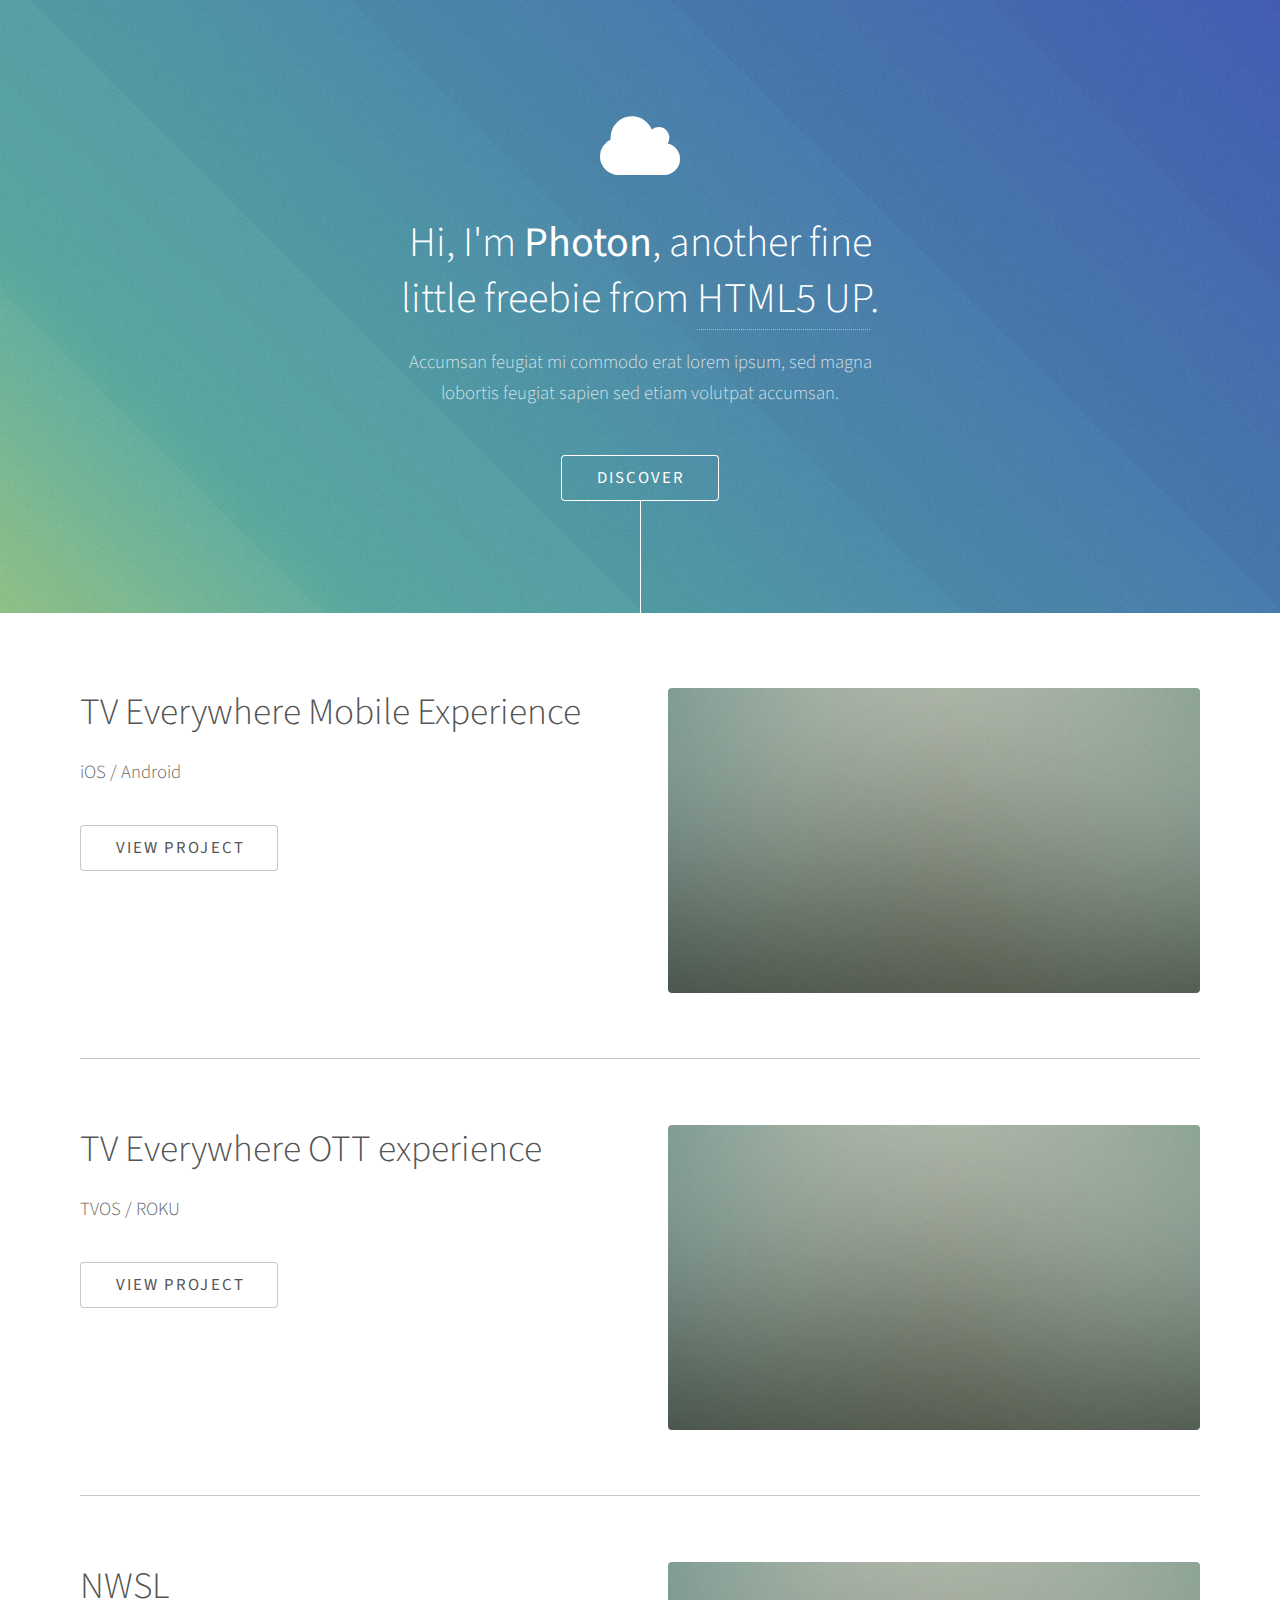
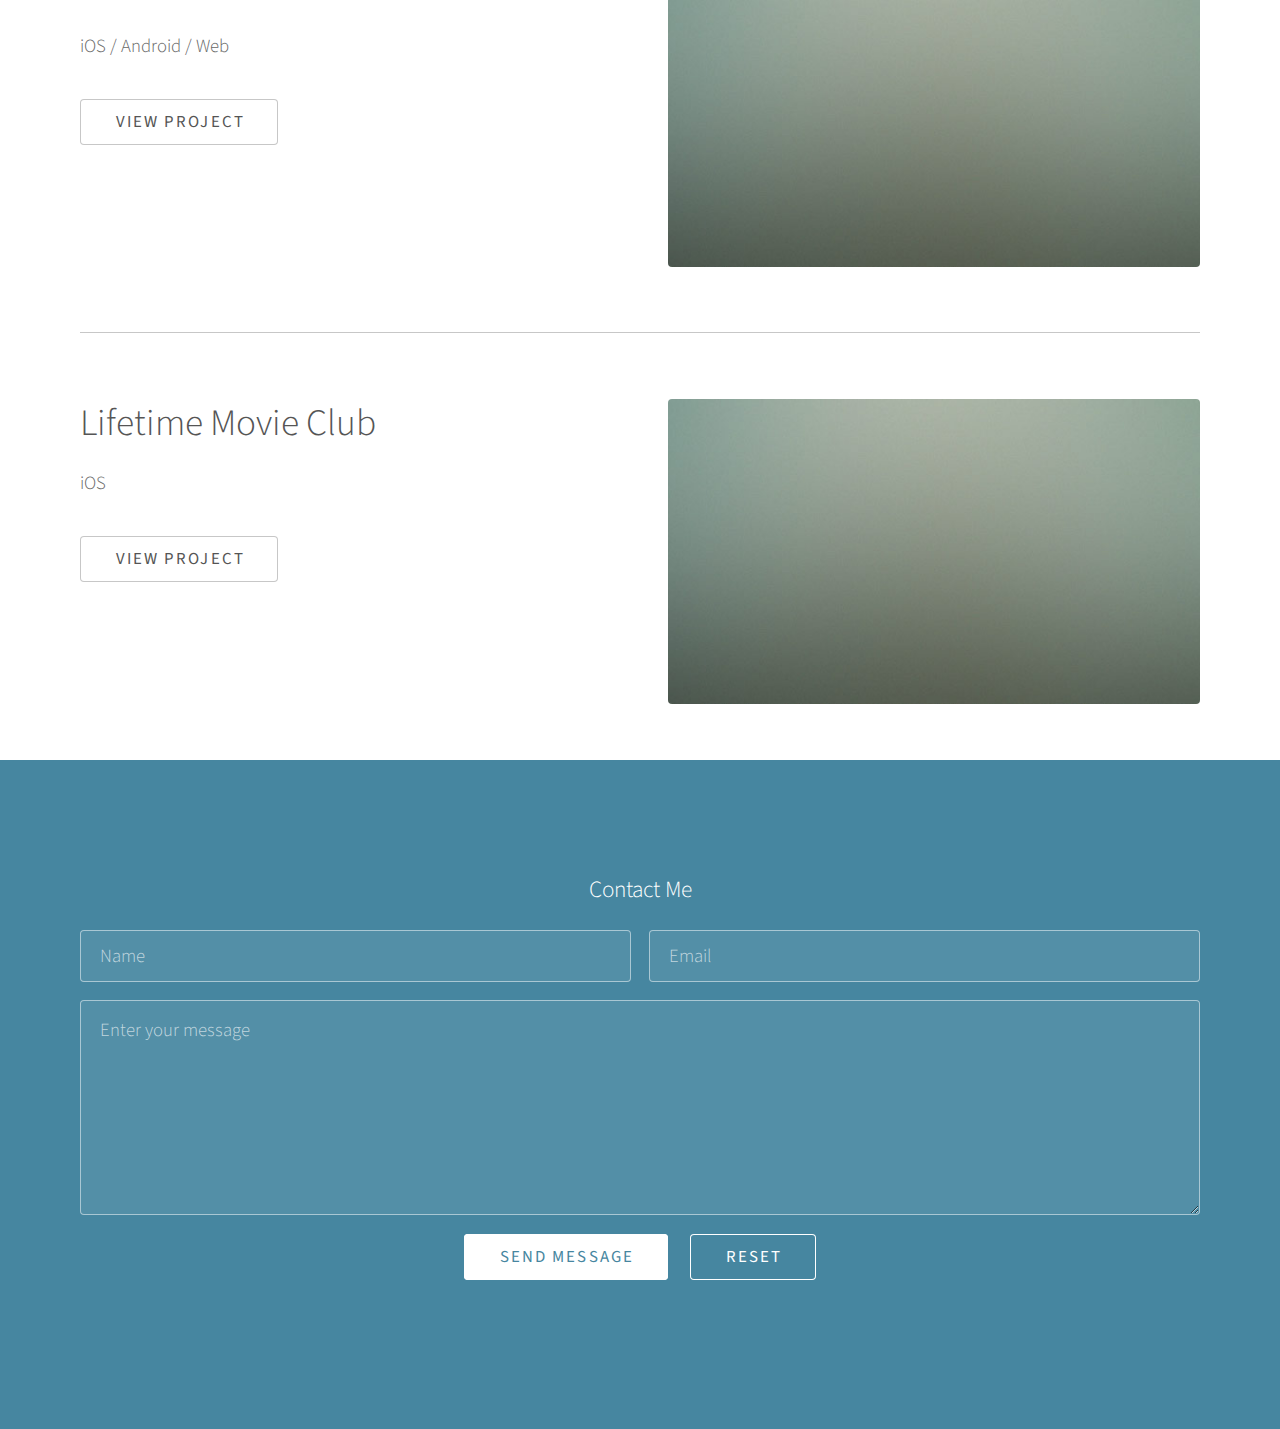
==== resume.html @ e0fda9d7 "fix padding" ====
<!DOCTYPE HTML>
<!--
  Photon by HTML5 UP
  html5up.net | @ajlkn
  Free for personal and commercial use under the CCA 3.0 license (html5up.net/license)
-->
<html>
  <head>
    <title>Resume Mikaela Tavernese</title>
    <meta charset="utf-8" />
    <meta name="viewport" content="width=device-width, initial-scale=1" />
    <!--[if lte IE 8]><script src="assets/js/ie/html5shiv.js"></script><![endif]-->
    <link rel="stylesheet" href="assets/css/main.css" />
    <!--[if lte IE 8]><link rel="stylesheet" href="assets/css/ie8.css" /><![endif]-->
    <!--[if lte IE 9]><link rel="stylesheet" href="assets/css/ie9.css" /><![endif]-->
  </head>
  <body>

<!-- Header -->
<section id="header">
    <div class="inner">
        <span class="icon major fa-cloud"></span>
        <h1>Hi, I'm <strong>Photon</strong>, another fine<br />
          little freebie from <a href="http://html5up.net">HTML5 UP</a>.</h1>
        <p>Accumsan feugiat mi commodo erat lorem ipsum, sed magna
            <br /> lobortis feugiat sapien sed etiam volutpat accumsan.</p>
        <ul class="actions">
            <li><a href="#one" class="button scrolly">Discover</a></li>
        </ul>
    </div>
</section>
<!-- TVE mobile -->
<section id="one" class="main style1 first">
    <div class="container">
        <div class="row 150%">
            <div class="6u 12u$(medium)">
                <header class="major">
                    <h2>TV Everywhere Mobile Experience</h2>
                </header>
                <p>iOS / Android</p>
                <ul class="actions fit">
                    <li><a href="#" class="button">View Project</a></li>
                </ul>
            </div>
            <div class="6u$ 12u$(medium) important(medium)">
                <span class="image fit"><img src="images/pic01.jpg" alt="" /></span>
            </div>
        </div>
    </div>
</section>
<!-- TVE ott -->
<section id="one" class="main style1">
    <div class="container">
        <div class="row 150%">
            <div class="6u 12u$(medium)">
                <header class="major">
                    <h2>TV Everywhere OTT experience</h2>
                </header>
                <p>TVOS / ROKU</p>
                <ul class="actions fit">
                    <li><a href="#" class="button">View Project</a></li>
                </ul>
            </div>
            <div class="6u$ 12u$(medium) important(medium)">
                <span class="image fit"><img src="images/pic01.jpg" alt="" /></span>
            </div>
        </div>
    </div>
</section>
<!-- NWSL -->
<section id="one" class="main style1">
    <div class="container">
        <div class="row 150%">
            <div class="6u 12u$(medium)">
                <header class="major">
                    <h2>NWSL</h2>
                </header>
                <p>iOS / Android / Web</p>
                <ul class="actions fit">
                    <li><a href="#" class="button">View Project</a></li>
                </ul>
            </div>
            <div class="6u$ 12u$(medium) important(medium)">
                <span class="image fit"><img src="images/pic01.jpg" alt="" /></span>
            </div>
        </div>
    </div>
</section>
<!-- LMC -->
<section id="one" class="main style1">
    <div class="container last">
        <div class="row 150%">
            <div class="6u 12u$(medium)">
                <header class="major">
                    <h2>Lifetime Movie Club</h2>
                </header>
                <p>iOS</p>
                <ul class="actions fit">
                    <li><a href="#" class="button">View Project</a></li>
                </ul>
            </div>
            <div class="6u$ 12u$(medium) important(medium)">
                <span class="image fit"><img src="images/pic01.jpg" alt="" /></span>
            </div>
        </div>
    </div>
</section>

    <!-- Footer -->
      <section id="footer">
<div class="container last">
                        <h4>Contact Me</h4>
                        <form action="mailto:mikaela@tavernese.com" method="post" action="#">
                            <div class="row uniform 50%">
                                <div class="6u 12u$(xsmall)">
                                    <input type="text" name="demo-name" id="demo-name" value="" placeholder="Name" />
                                </div>
                                <div class="6u$ 12u$(xsmall)">
                                    <input type="email" name="demo-email" id="demo-email" value="" placeholder="Email" />
                                </div>
                                <div class="12u$">
                                    <textarea name="demo-message" id="demo-message" placeholder="Enter your message" rows="6"></textarea>
                                </div>
                                <div class="12u$">
                                    <ul class="actions">
                                        <li><input type="submit" value="Send Message" class="special" /></li>
                                        <li><input type="reset" value="Reset" /></li>
                                    </ul>
                                </div>
                            </div>
                        </form>
                    </div>
      </section>

    <!-- Scripts -->
      <script src="assets/js/jquery.min.js"></script>
      <script src="assets/js/jquery.scrolly.min.js"></script>
      <script src="assets/js/skel.min.js"></script>
      <script src="assets/js/util.js"></script>
      <!--[if lte IE 8]><script src="assets/js/ie/respond.min.js"></script><![endif]-->
      <script src="assets/js/main.js"></script>

  </body>
</html>
---- assets/css/main.css ----
@import url("font-awesome.min.css");
@import url("https://fonts.googleapis.com/css?family=Source+Sans+Pro:300,300italic,400,400italic");

/*
	Photon by HTML5 UP
	html5up.net | @ajlkn
	Free for personal and commercial use under the CCA 3.0 license (html5up.net/license)
*/

/* Reset */

	html, body, div, span, applet, object, iframe, h1, h2, h3, h4, h5, h6, p, blockquote, pre, a, abbr, acronym, address, big, cite, code, del, dfn, em, img, ins, kbd, q, s, samp, small, strike, strong, sub, sup, tt, var, b, u, i, center, dl, dt, dd, ol, ul, li, fieldset, form, label, legend, table, caption, tbody, tfoot, thead, tr, th, td, article, aside, canvas, details, embed, figure, figcaption, footer, header, hgroup, menu, nav, output, ruby, section, summary, time, mark, audio, video {
		margin: 0;
		padding: 0;
		border: 0;
		font-size: 100%;
		font: inherit;
		vertical-align: baseline;
	}

	article, aside, details, figcaption, figure, footer, header, hgroup, menu, nav, section {
		display: block;
	}

	body {
		line-height: 1;
	}

	ol, ul {
		list-style: none;
	}

	blockquote, q {
		quotes: none;
	}

	blockquote:before, blockquote:after, q:before, q:after {
		content: '';
		content: none;
	}

	table {
		border-collapse: collapse;
		border-spacing: 0;
	}

	body {
		-webkit-text-size-adjust: none;
	}

/* Box Model */

	*, *:before, *:after {
		-moz-box-sizing: border-box;
		-webkit-box-sizing: border-box;
		box-sizing: border-box;
	}

/* Containers */

	.container {
		margin-left: auto;
		margin-right: auto;
	}

	.container.\31 25\25 {
		width: 100%;
		max-width: 75em;
		min-width: 60em;
	}

	.container.\37 5\25 {
		width: 45em;
	}

	.container.\35 0\25 {
		width: 30em;
	}

	.container.\32 5\25 {
		width: 15em;
	}

	.container {
		width: 60em;
	}

	@media screen and (max-width: 1680px) {

		.container.\31 25\25 {
			width: 100%;
			max-width: 75em;
			min-width: 60em;
		}

		.container.\37 5\25 {
			width: 45em;
		}

		.container.\35 0\25 {
			width: 30em;
		}

		.container.\32 5\25 {
			width: 15em;
		}

		.container {
			width: 60em;
		}

	}

	@media screen and (max-width: 1140px) {

		.container.\31 25\25 {
			width: 100%;
			max-width: 112.5%;
			min-width: 90%;
		}

		.container.\37 5\25 {
			width: 67.5%;
		}

		.container.\35 0\25 {
			width: 45%;
		}

		.container.\32 5\25 {
			width: 22.5%;
		}

		.container {
			width: 90%;
		}

	}

	@media screen and (max-width: 980px) {

		.container.\31 25\25 {
			width: 100%;
			max-width: 125%;
			min-width: 100%;
		}

		.container.\37 5\25 {
			width: 75%;
		}

		.container.\35 0\25 {
			width: 50%;
		}

		.container.\32 5\25 {
			width: 25%;
		}

		.container {
			width: 100% !important;
		}

	}

	@media screen and (max-width: 736px) {

		.container.\31 25\25 {
			width: 100%;
			max-width: 125%;
			min-width: 100%;
		}

		.container.\37 5\25 {
			width: 75%;
		}

		.container.\35 0\25 {
			width: 50%;
		}

		.container.\32 5\25 {
			width: 25%;
		}

		.container {
			width: 100% !important;
		}

	}

	@media screen and (max-width: 480px) {

		.container.\31 25\25 {
			width: 100%;
			max-width: 125%;
			min-width: 100%;
		}

		.container.\37 5\25 {
			width: 75%;
		}

		.container.\35 0\25 {
			width: 50%;
		}

		.container.\32 5\25 {
			width: 25%;
		}

		.container {
			width: 100% !important;
		}

	}

	@media screen and (max-width: 320px) {

		.container.\31 25\25 {
			width: 100%;
			max-width: 125%;
			min-width: 100%;
		}

		.container.\37 5\25 {
			width: 75%;
		}

		.container.\35 0\25 {
			width: 50%;
		}

		.container.\32 5\25 {
			width: 25%;
		}

		.container {
			width: 100% !important;
		}

	}

/* Grid */

	.row {
		border-bottom: solid 1px transparent;
		-moz-box-sizing: border-box;
		-webkit-box-sizing: border-box;
		box-sizing: border-box;
	}

	.row > * {
		float: left;
		-moz-box-sizing: border-box;
		-webkit-box-sizing: border-box;
		box-sizing: border-box;
	}

	.row:after, .row:before {
		content: '';
		display: block;
		clear: both;
		height: 0;
	}

	.row.uniform > * > :first-child {
		margin-top: 0;
	}

	.row.uniform > * > :last-child {
		margin-bottom: 0;
	}

	.row.\30 \25 > * {
		padding: 0 0 0 0em;
	}

	.row.\30 \25 {
		margin: 0 0 -1px 0em;
	}

	.row.uniform.\30 \25 > * {
		padding: 0em 0 0 0em;
	}

	.row.uniform.\30 \25 {
		margin: 0em 0 -1px 0em;
	}

	.row > * {
		padding: 0 0 0 2em;
	}

	.row {
		margin: 0 0 -1px -2em;
	}

	.row.uniform > * {
		padding: 2em 0 0 2em;
	}

	.row.uniform {
		margin: -2em 0 -1px -2em;
	}

	.row.\32 00\25 > * {
		padding: 0 0 0 4em;
	}

	.row.\32 00\25 {
		margin: 0 0 -1px -4em;
	}

	.row.uniform.\32 00\25 > * {
		padding: 4em 0 0 4em;
	}

	.row.uniform.\32 00\25 {
		margin: -4em 0 -1px -4em;
	}

	.row.\31 50\25 > * {
		padding: 0 0 0 3em;
	}

	.row.\31 50\25 {
		margin: 0 0 -1px -3em;
	}

	.row.uniform.\31 50\25 > * {
		padding: 3em 0 0 3em;
	}

	.row.uniform.\31 50\25 {
		margin: -3em 0 -1px -3em;
	}

	.row.\35 0\25 > * {
		padding: 0 0 0 1em;
	}

	.row.\35 0\25 {
		margin: 0 0 -1px -1em;
	}

	.row.uniform.\35 0\25 > * {
		padding: 1em 0 0 1em;
	}

	.row.uniform.\35 0\25 {
		margin: -1em 0 -1px -1em;
	}

	.row.\32 5\25 > * {
		padding: 0 0 0 0.5em;
	}

	.row.\32 5\25 {
		margin: 0 0 -1px -0.5em;
	}

	.row.uniform.\32 5\25 > * {
		padding: 0.5em 0 0 0.5em;
	}

	.row.uniform.\32 5\25 {
		margin: -0.5em 0 -1px -0.5em;
	}

	.\31 2u, .\31 2u\24 {
		width: 100%;
		clear: none;
		margin-left: 0;
	}

	.\31 1u, .\31 1u\24 {
		width: 91.6666666667%;
		clear: none;
		margin-left: 0;
	}

	.\31 0u, .\31 0u\24 {
		width: 83.3333333333%;
		clear: none;
		margin-left: 0;
	}

	.\39 u, .\39 u\24 {
		width: 75%;
		clear: none;
		margin-left: 0;
	}

	.\38 u, .\38 u\24 {
		width: 66.6666666667%;
		clear: none;
		margin-left: 0;
	}

	.\37 u, .\37 u\24 {
		width: 58.3333333333%;
		clear: none;
		margin-left: 0;
	}

	.\36 u, .\36 u\24 {
		width: 50%;
		clear: none;
		margin-left: 0;
	}

	.\35 u, .\35 u\24 {
		width: 41.6666666667%;
		clear: none;
		margin-left: 0;
	}

	.\34 u, .\34 u\24 {
		width: 33.3333333333%;
		clear: none;
		margin-left: 0;
	}

	.\33 u, .\33 u\24 {
		width: 25%;
		clear: none;
		margin-left: 0;
	}

	.\32 u, .\32 u\24 {
		width: 16.6666666667%;
		clear: none;
		margin-left: 0;
	}

	.\31 u, .\31 u\24 {
		width: 8.3333333333%;
		clear: none;
		margin-left: 0;
	}

	.\31 2u\24 + *,
	.\31 1u\24 + *,
	.\31 0u\24 + *,
	.\39 u\24 + *,
	.\38 u\24 + *,
	.\37 u\24 + *,
	.\36 u\24 + *,
	.\35 u\24 + *,
	.\34 u\24 + *,
	.\33 u\24 + *,
	.\32 u\24 + *,
	.\31 u\24 + * {
		clear: left;
	}

	.\-11u {
		margin-left: 91.66667%;
	}

	.\-10u {
		margin-left: 83.33333%;
	}

	.\-9u {
		margin-left: 75%;
	}

	.\-8u {
		margin-left: 66.66667%;
	}

	.\-7u {
		margin-left: 58.33333%;
	}

	.\-6u {
		margin-left: 50%;
	}

	.\-5u {
		margin-left: 41.66667%;
	}

	.\-4u {
		margin-left: 33.33333%;
	}

	.\-3u {
		margin-left: 25%;
	}

	.\-2u {
		margin-left: 16.66667%;
	}

	.\-1u {
		margin-left: 8.33333%;
	}

	@media screen and (max-width: 1680px) {

		.row > * {
			padding: 0 0 0 2em;
		}

		.row {
			margin: 0 0 -1px -2em;
		}

		.row.uniform > * {
			padding: 2em 0 0 2em;
		}

		.row.uniform {
			margin: -2em 0 -1px -2em;
		}

		.row.\32 00\25 > * {
			padding: 0 0 0 4em;
		}

		.row.\32 00\25 {
			margin: 0 0 -1px -4em;
		}

		.row.uniform.\32 00\25 > * {
			padding: 4em 0 0 4em;
		}

		.row.uniform.\32 00\25 {
			margin: -4em 0 -1px -4em;
		}

		.row.\31 50\25 > * {
			padding: 0 0 0 3em;
		}

		.row.\31 50\25 {
			margin: 0 0 -1px -3em;
		}

		.row.uniform.\31 50\25 > * {
			padding: 3em 0 0 3em;
		}

		.row.uniform.\31 50\25 {
			margin: -3em 0 -1px -3em;
		}

		.row.\35 0\25 > * {
			padding: 0 0 0 1em;
		}

		.row.\35 0\25 {
			margin: 0 0 -1px -1em;
		}

		.row.uniform.\35 0\25 > * {
			padding: 1em 0 0 1em;
		}

		.row.uniform.\35 0\25 {
			margin: -1em 0 -1px -1em;
		}

		.row.\32 5\25 > * {
			padding: 0 0 0 0.5em;
		}

		.row.\32 5\25 {
			margin: 0 0 -1px -0.5em;
		}

		.row.uniform.\32 5\25 > * {
			padding: 0.5em 0 0 0.5em;
		}

		.row.uniform.\32 5\25 {
			margin: -0.5em 0 -1px -0.5em;
		}

		.\31 2u\28xlarge\29, .\31 2u\24\28xlarge\29 {
			width: 100%;
			clear: none;
			margin-left: 0;
		}

		.\31 1u\28xlarge\29, .\31 1u\24\28xlarge\29 {
			width: 91.6666666667%;
			clear: none;
			margin-left: 0;
		}

		.\31 0u\28xlarge\29, .\31 0u\24\28xlarge\29 {
			width: 83.3333333333%;
			clear: none;
			margin-left: 0;
		}

		.\39 u\28xlarge\29, .\39 u\24\28xlarge\29 {
			width: 75%;
			clear: none;
			margin-left: 0;
		}

		.\38 u\28xlarge\29, .\38 u\24\28xlarge\29 {
			width: 66.6666666667%;
			clear: none;
			margin-left: 0;
		}

		.\37 u\28xlarge\29, .\37 u\24\28xlarge\29 {
			width: 58.3333333333%;
			clear: none;
			margin-left: 0;
		}

		.\36 u\28xlarge\29, .\36 u\24\28xlarge\29 {
			width: 50%;
			clear: none;
			margin-left: 0;
		}

		.\35 u\28xlarge\29, .\35 u\24\28xlarge\29 {
			width: 41.6666666667%;
			clear: none;
			margin-left: 0;
		}

		.\34 u\28xlarge\29, .\34 u\24\28xlarge\29 {
			width: 33.3333333333%;
			clear: none;
			margin-left: 0;
		}

		.\33 u\28xlarge\29, .\33 u\24\28xlarge\29 {
			width: 25%;
			clear: none;
			margin-left: 0;
		}

		.\32 u\28xlarge\29, .\32 u\24\28xlarge\29 {
			width: 16.6666666667%;
			clear: none;
			margin-left: 0;
		}

		.\31 u\28xlarge\29, .\31 u\24\28xlarge\29 {
			width: 8.3333333333%;
			clear: none;
			margin-left: 0;
		}

		.\31 2u\24\28xlarge\29 + *,
		.\31 1u\24\28xlarge\29 + *,
		.\31 0u\24\28xlarge\29 + *,
		.\39 u\24\28xlarge\29 + *,
		.\38 u\24\28xlarge\29 + *,
		.\37 u\24\28xlarge\29 + *,
		.\36 u\24\28xlarge\29 + *,
		.\35 u\24\28xlarge\29 + *,
		.\34 u\24\28xlarge\29 + *,
		.\33 u\24\28xlarge\29 + *,
		.\32 u\24\28xlarge\29 + *,
		.\31 u\24\28xlarge\29 + * {
			clear: left;
		}

		.\-11u\28xlarge\29 {
			margin-left: 91.66667%;
		}

		.\-10u\28xlarge\29 {
			margin-left: 83.33333%;
		}

		.\-9u\28xlarge\29 {
			margin-left: 75%;
		}

		.\-8u\28xlarge\29 {
			margin-left: 66.66667%;
		}

		.\-7u\28xlarge\29 {
			margin-left: 58.33333%;
		}

		.\-6u\28xlarge\29 {
			margin-left: 50%;
		}

		.\-5u\28xlarge\29 {
			margin-left: 41.66667%;
		}

		.\-4u\28xlarge\29 {
			margin-left: 33.33333%;
		}

		.\-3u\28xlarge\29 {
			margin-left: 25%;
		}

		.\-2u\28xlarge\29 {
			margin-left: 16.66667%;
		}

		.\-1u\28xlarge\29 {
			margin-left: 8.33333%;
		}

	}

	@media screen and (max-width: 1140px) {

		.row > * {
			padding: 0 0 0 1.5em;
		}

		.row {
			margin: 0 0 -1px -1.5em;
		}

		.row.uniform > * {
			padding: 1.5em 0 0 1.5em;
		}

		.row.uniform {
			margin: -1.5em 0 -1px -1.5em;
		}

		.row.\32 00\25 > * {
			padding: 0 0 0 3em;
		}

		.row.\32 00\25 {
			margin: 0 0 -1px -3em;
		}

		.row.uniform.\32 00\25 > * {
			padding: 3em 0 0 3em;
		}

		.row.uniform.\32 00\25 {
			margin: -3em 0 -1px -3em;
		}

		.row.\31 50\25 > * {
			padding: 0 0 0 2.25em;
		}

		.row.\31 50\25 {
			margin: 0 0 -1px -2.25em;
		}

		.row.uniform.\31 50\25 > * {
			padding: 2.25em 0 0 2.25em;
		}

		.row.uniform.\31 50\25 {
			margin: -2.25em 0 -1px -2.25em;
		}

		.row.\35 0\25 > * {
			padding: 0 0 0 0.75em;
		}

		.row.\35 0\25 {
			margin: 0 0 -1px -0.75em;
		}

		.row.uniform.\35 0\25 > * {
			padding: 0.75em 0 0 0.75em;
		}

		.row.uniform.\35 0\25 {
			margin: -0.75em 0 -1px -0.75em;
		}

		.row.\32 5\25 > * {
			padding: 0 0 0 0.375em;
		}

		.row.\32 5\25 {
			margin: 0 0 -1px -0.375em;
		}

		.row.uniform.\32 5\25 > * {
			padding: 0.375em 0 0 0.375em;
		}

		.row.uniform.\32 5\25 {
			margin: -0.375em 0 -1px -0.375em;
		}

		.\31 2u\28large\29, .\31 2u\24\28large\29 {
			width: 100%;
			clear: none;
			margin-left: 0;
		}

		.\31 1u\28large\29, .\31 1u\24\28large\29 {
			width: 91.6666666667%;
			clear: none;
			margin-left: 0;
		}

		.\31 0u\28large\29, .\31 0u\24\28large\29 {
			width: 83.3333333333%;
			clear: none;
			margin-left: 0;
		}

		.\39 u\28large\29, .\39 u\24\28large\29 {
			width: 75%;
			clear: none;
			margin-left: 0;
		}

		.\38 u\28large\29, .\38 u\24\28large\29 {
			width: 66.6666666667%;
			clear: none;
			margin-left: 0;
		}

		.\37 u\28large\29, .\37 u\24\28large\29 {
			width: 58.3333333333%;
			clear: none;
			margin-left: 0;
		}

		.\36 u\28large\29, .\36 u\24\28large\29 {
			width: 50%;
			clear: none;
			margin-left: 0;
		}

		.\35 u\28large\29, .\35 u\24\28large\29 {
			width: 41.6666666667%;
			clear: none;
			margin-left: 0;
		}

		.\34 u\28large\29, .\34 u\24\28large\29 {
			width: 33.3333333333%;
			clear: none;
			margin-left: 0;
		}

		.\33 u\28large\29, .\33 u\24\28large\29 {
			width: 25%;
			clear: none;
			margin-left: 0;
		}

		.\32 u\28large\29, .\32 u\24\28large\29 {
			width: 16.6666666667%;
			clear: none;
			margin-left: 0;
		}

		.\31 u\28large\29, .\31 u\24\28large\29 {
			width: 8.3333333333%;
			clear: none;
			margin-left: 0;
		}

		.\31 2u\24\28large\29 + *,
		.\31 1u\24\28large\29 + *,
		.\31 0u\24\28large\29 + *,
		.\39 u\24\28large\29 + *,
		.\38 u\24\28large\29 + *,
		.\37 u\24\28large\29 + *,
		.\36 u\24\28large\29 + *,
		.\35 u\24\28large\29 + *,
		.\34 u\24\28large\29 + *,
		.\33 u\24\28large\29 + *,
		.\32 u\24\28large\29 + *,
		.\31 u\24\28large\29 + * {
			clear: left;
		}

		.\-11u\28large\29 {
			margin-left: 91.66667%;
		}

		.\-10u\28large\29 {
			margin-left: 83.33333%;
		}

		.\-9u\28large\29 {
			margin-left: 75%;
		}

		.\-8u\28large\29 {
			margin-left: 66.66667%;
		}

		.\-7u\28large\29 {
			margin-left: 58.33333%;
		}

		.\-6u\28large\29 {
			margin-left: 50%;
		}

		.\-5u\28large\29 {
			margin-left: 41.66667%;
		}

		.\-4u\28large\29 {
			margin-left: 33.33333%;
		}

		.\-3u\28large\29 {
			margin-left: 25%;
		}

		.\-2u\28large\29 {
			margin-left: 16.66667%;
		}

		.\-1u\28large\29 {
			margin-left: 8.33333%;
		}

	}

	@media screen and (max-width: 980px) {

		.row > * {
			padding: 0 0 0 1.5em;
		}

		.row {
			margin: 0 0 -1px -1.5em;
		}

		.row.uniform > * {
			padding: 1.5em 0 0 1.5em;
		}

		.row.uniform {
			margin: -1.5em 0 -1px -1.5em;
		}

		.row.\32 00\25 > * {
			padding: 0 0 0 3em;
		}

		.row.\32 00\25 {
			margin: 0 0 -1px -3em;
		}

		.row.uniform.\32 00\25 > * {
			padding: 3em 0 0 3em;
		}

		.row.uniform.\32 00\25 {
			margin: -3em 0 -1px -3em;
		}

		.row.\31 50\25 > * {
			padding: 0 0 0 2.25em;
		}

		.row.\31 50\25 {
			margin: 0 0 -1px -2.25em;
		}

		.row.uniform.\31 50\25 > * {
			padding: 2.25em 0 0 2.25em;
		}

		.row.uniform.\31 50\25 {
			margin: -2.25em 0 -1px -2.25em;
		}

		.row.\35 0\25 > * {
			padding: 0 0 0 0.75em;
		}

		.row.\35 0\25 {
			margin: 0 0 -1px -0.75em;
		}

		.row.uniform.\35 0\25 > * {
			padding: 0.75em 0 0 0.75em;
		}

		.row.uniform.\35 0\25 {
			margin: -0.75em 0 -1px -0.75em;
		}

		.row.\32 5\25 > * {
			padding: 0 0 0 0.375em;
		}

		.row.\32 5\25 {
			margin: 0 0 -1px -0.375em;
		}

		.row.uniform.\32 5\25 > * {
			padding: 0.375em 0 0 0.375em;
		}

		.row.uniform.\32 5\25 {
			margin: -0.375em 0 -1px -0.375em;
		}

		.\31 2u\28medium\29, .\31 2u\24\28medium\29 {
			width: 100%;
			clear: none;
			margin-left: 0;
		}

		.\31 1u\28medium\29, .\31 1u\24\28medium\29 {
			width: 91.6666666667%;
			clear: none;
			margin-left: 0;
		}

		.\31 0u\28medium\29, .\31 0u\24\28medium\29 {
			width: 83.3333333333%;
			clear: none;
			margin-left: 0;
		}

		.\39 u\28medium\29, .\39 u\24\28medium\29 {
			width: 75%;
			clear: none;
			margin-left: 0;
		}

		.\38 u\28medium\29, .\38 u\24\28medium\29 {
			width: 66.6666666667%;
			clear: none;
			margin-left: 0;
		}

		.\37 u\28medium\29, .\37 u\24\28medium\29 {
			width: 58.3333333333%;
			clear: none;
			margin-left: 0;
		}

		.\36 u\28medium\29, .\36 u\24\28medium\29 {
			width: 50%;
			clear: none;
			margin-left: 0;
		}

		.\35 u\28medium\29, .\35 u\24\28medium\29 {
			width: 41.6666666667%;
			clear: none;
			margin-left: 0;
		}

		.\34 u\28medium\29, .\34 u\24\28medium\29 {
			width: 33.3333333333%;
			clear: none;
			margin-left: 0;
		}

		.\33 u\28medium\29, .\33 u\24\28medium\29 {
			width: 25%;
			clear: none;
			margin-left: 0;
		}

		.\32 u\28medium\29, .\32 u\24\28medium\29 {
			width: 16.6666666667%;
			clear: none;
			margin-left: 0;
		}

		.\31 u\28medium\29, .\31 u\24\28medium\29 {
			width: 8.3333333333%;
			clear: none;
			margin-left: 0;
		}

		.\31 2u\24\28medium\29 + *,
		.\31 1u\24\28medium\29 + *,
		.\31 0u\24\28medium\29 + *,
		.\39 u\24\28medium\29 + *,
		.\38 u\24\28medium\29 + *,
		.\37 u\24\28medium\29 + *,
		.\36 u\24\28medium\29 + *,
		.\35 u\24\28medium\29 + *,
		.\34 u\24\28medium\29 + *,
		.\33 u\24\28medium\29 + *,
		.\32 u\24\28medium\29 + *,
		.\31 u\24\28medium\29 + * {
			clear: left;
		}

		.\-11u\28medium\29 {
			margin-left: 91.66667%;
		}

		.\-10u\28medium\29 {
			margin-left: 83.33333%;
		}

		.\-9u\28medium\29 {
			margin-left: 75%;
		}

		.\-8u\28medium\29 {
			margin-left: 66.66667%;
		}

		.\-7u\28medium\29 {
			margin-left: 58.33333%;
		}

		.\-6u\28medium\29 {
			margin-left: 50%;
		}

		.\-5u\28medium\29 {
			margin-left: 41.66667%;
		}

		.\-4u\28medium\29 {
			margin-left: 33.33333%;
		}

		.\-3u\28medium\29 {
			margin-left: 25%;
		}

		.\-2u\28medium\29 {
			margin-left: 16.66667%;
		}

		.\-1u\28medium\29 {
			margin-left: 8.33333%;
		}

	}

	@media screen and (max-width: 736px) {

		.row > * {
			padding: 0 0 0 1.5em;
		}

		.row {
			margin: 0 0 -1px -1.5em;
		}

		.row.uniform > * {
			padding: 1.5em 0 0 1.5em;
		}

		.row.uniform {
			margin: -1.5em 0 -1px -1.5em;
		}

		.row.\32 00\25 > * {
			padding: 0 0 0 3em;
		}

		.row.\32 00\25 {
			margin: 0 0 -1px -3em;
		}

		.row.uniform.\32 00\25 > * {
			padding: 3em 0 0 3em;
		}

		.row.uniform.\32 00\25 {
			margin: -3em 0 -1px -3em;
		}

		.row.\31 50\25 > * {
			padding: 0 0 0 2.25em;
		}

		.row.\31 50\25 {
			margin: 0 0 -1px -2.25em;
		}

		.row.uniform.\31 50\25 > * {
			padding: 2.25em 0 0 2.25em;
		}

		.row.uniform.\31 50\25 {
			margin: -2.25em 0 -1px -2.25em;
		}

		.row.\35 0\25 > * {
			padding: 0 0 0 0.75em;
		}

		.row.\35 0\25 {
			margin: 0 0 -1px -0.75em;
		}

		.row.uniform.\35 0\25 > * {
			padding: 0.75em 0 0 0.75em;
		}

		.row.uniform.\35 0\25 {
			margin: -0.75em 0 -1px -0.75em;
		}

		.row.\32 5\25 > * {
			padding: 0 0 0 0.375em;
		}

		.row.\32 5\25 {
			margin: 0 0 -1px -0.375em;
		}

		.row.uniform.\32 5\25 > * {
			padding: 0.375em 0 0 0.375em;
		}

		.row.uniform.\32 5\25 {
			margin: -0.375em 0 -1px -0.375em;
		}

		.\31 2u\28small\29, .\31 2u\24\28small\29 {
			width: 100%;
			clear: none;
			margin-left: 0;
		}

		.\31 1u\28small\29, .\31 1u\24\28small\29 {
			width: 91.6666666667%;
			clear: none;
			margin-left: 0;
		}

		.\31 0u\28small\29, .\31 0u\24\28small\29 {
			width: 83.3333333333%;
			clear: none;
			margin-left: 0;
		}

		.\39 u\28small\29, .\39 u\24\28small\29 {
			width: 75%;
			clear: none;
			margin-left: 0;
		}

		.\38 u\28small\29, .\38 u\24\28small\29 {
			width: 66.6666666667%;
			clear: none;
			margin-left: 0;
		}

		.\37 u\28small\29, .\37 u\24\28small\29 {
			width: 58.3333333333%;
			clear: none;
			margin-left: 0;
		}

		.\36 u\28small\29, .\36 u\24\28small\29 {
			width: 50%;
			clear: none;
			margin-left: 0;
		}

		.\35 u\28small\29, .\35 u\24\28small\29 {
			width: 41.6666666667%;
			clear: none;
			margin-left: 0;
		}

		.\34 u\28small\29, .\34 u\24\28small\29 {
			width: 33.3333333333%;
			clear: none;
			margin-left: 0;
		}

		.\33 u\28small\29, .\33 u\24\28small\29 {
			width: 25%;
			clear: none;
			margin-left: 0;
		}

		.\32 u\28small\29, .\32 u\24\28small\29 {
			width: 16.6666666667%;
			clear: none;
			margin-left: 0;
		}

		.\31 u\28small\29, .\31 u\24\28small\29 {
			width: 8.3333333333%;
			clear: none;
			margin-left: 0;
		}

		.\31 2u\24\28small\29 + *,
		.\31 1u\24\28small\29 + *,
		.\31 0u\24\28small\29 + *,
		.\39 u\24\28small\29 + *,
		.\38 u\24\28small\29 + *,
		.\37 u\24\28small\29 + *,
		.\36 u\24\28small\29 + *,
		.\35 u\24\28small\29 + *,
		.\34 u\24\28small\29 + *,
		.\33 u\24\28small\29 + *,
		.\32 u\24\28small\29 + *,
		.\31 u\24\28small\29 + * {
			clear: left;
		}

		.\-11u\28small\29 {
			margin-left: 91.66667%;
		}

		.\-10u\28small\29 {
			margin-left: 83.33333%;
		}

		.\-9u\28small\29 {
			margin-left: 75%;
		}

		.\-8u\28small\29 {
			margin-left: 66.66667%;
		}

		.\-7u\28small\29 {
			margin-left: 58.33333%;
		}

		.\-6u\28small\29 {
			margin-left: 50%;
		}

		.\-5u\28small\29 {
			margin-left: 41.66667%;
		}

		.\-4u\28small\29 {
			margin-left: 33.33333%;
		}

		.\-3u\28small\29 {
			margin-left: 25%;
		}

		.\-2u\28small\29 {
			margin-left: 16.66667%;
		}

		.\-1u\28small\29 {
			margin-left: 8.33333%;
		}

	}

	@media screen and (max-width: 480px) {

		.row > * {
			padding: 0 0 0 1.5em;
		}

		.row {
			margin: 0 0 -1px -1.5em;
		}

		.row.uniform > * {
			padding: 1.5em 0 0 1.5em;
		}

		.row.uniform {
			margin: -1.5em 0 -1px -1.5em;
		}

		.row.\32 00\25 > * {
			padding: 0 0 0 3em;
		}

		.row.\32 00\25 {
			margin: 0 0 -1px -3em;
		}

		.row.uniform.\32 00\25 > * {
			padding: 3em 0 0 3em;
		}

		.row.uniform.\32 00\25 {
			margin: -3em 0 -1px -3em;
		}

		.row.\31 50\25 > * {
			padding: 0 0 0 2.25em;
		}

		.row.\31 50\25 {
			margin: 0 0 -1px -2.25em;
		}

		.row.uniform.\31 50\25 > * {
			padding: 2.25em 0 0 2.25em;
		}

		.row.uniform.\31 50\25 {
			margin: -2.25em 0 -1px -2.25em;
		}

		.row.\35 0\25 > * {
			padding: 0 0 0 0.75em;
		}

		.row.\35 0\25 {
			margin: 0 0 -1px -0.75em;
		}

		.row.uniform.\35 0\25 > * {
			padding: 0.75em 0 0 0.75em;
		}

		.row.uniform.\35 0\25 {
			margin: -0.75em 0 -1px -0.75em;
		}

		.row.\32 5\25 > * {
			padding: 0 0 0 0.375em;
		}

		.row.\32 5\25 {
			margin: 0 0 -1px -0.375em;
		}

		.row.uniform.\32 5\25 > * {
			padding: 0.375em 0 0 0.375em;
		}

		.row.uniform.\32 5\25 {
			margin: -0.375em 0 -1px -0.375em;
		}

		.\31 2u\28xsmall\29, .\31 2u\24\28xsmall\29 {
			width: 100%;
			clear: none;
			margin-left: 0;
		}

		.\31 1u\28xsmall\29, .\31 1u\24\28xsmall\29 {
			width: 91.6666666667%;
			clear: none;
			margin-left: 0;
		}

		.\31 0u\28xsmall\29, .\31 0u\24\28xsmall\29 {
			width: 83.3333333333%;
			clear: none;
			margin-left: 0;
		}

		.\39 u\28xsmall\29, .\39 u\24\28xsmall\29 {
			width: 75%;
			clear: none;
			margin-left: 0;
		}

		.\38 u\28xsmall\29, .\38 u\24\28xsmall\29 {
			width: 66.6666666667%;
			clear: none;
			margin-left: 0;
		}

		.\37 u\28xsmall\29, .\37 u\24\28xsmall\29 {
			width: 58.3333333333%;
			clear: none;
			margin-left: 0;
		}

		.\36 u\28xsmall\29, .\36 u\24\28xsmall\29 {
			width: 50%;
			clear: none;
			margin-left: 0;
		}

		.\35 u\28xsmall\29, .\35 u\24\28xsmall\29 {
			width: 41.6666666667%;
			clear: none;
			margin-left: 0;
		}

		.\34 u\28xsmall\29, .\34 u\24\28xsmall\29 {
			width: 33.3333333333%;
			clear: none;
			margin-left: 0;
		}

		.\33 u\28xsmall\29, .\33 u\24\28xsmall\29 {
			width: 25%;
			clear: none;
			margin-left: 0;
		}

		.\32 u\28xsmall\29, .\32 u\24\28xsmall\29 {
			width: 16.6666666667%;
			clear: none;
			margin-left: 0;
		}

		.\31 u\28xsmall\29, .\31 u\24\28xsmall\29 {
			width: 8.3333333333%;
			clear: none;
			margin-left: 0;
		}

		.\31 2u\24\28xsmall\29 + *,
		.\31 1u\24\28xsmall\29 + *,
		.\31 0u\24\28xsmall\29 + *,
		.\39 u\24\28xsmall\29 + *,
		.\38 u\24\28xsmall\29 + *,
		.\37 u\24\28xsmall\29 + *,
		.\36 u\24\28xsmall\29 + *,
		.\35 u\24\28xsmall\29 + *,
		.\34 u\24\28xsmall\29 + *,
		.\33 u\24\28xsmall\29 + *,
		.\32 u\24\28xsmall\29 + *,
		.\31 u\24\28xsmall\29 + * {
			clear: left;
		}

		.\-11u\28xsmall\29 {
			margin-left: 91.66667%;
		}

		.\-10u\28xsmall\29 {
			margin-left: 83.33333%;
		}

		.\-9u\28xsmall\29 {
			margin-left: 75%;
		}

		.\-8u\28xsmall\29 {
			margin-left: 66.66667%;
		}

		.\-7u\28xsmall\29 {
			margin-left: 58.33333%;
		}

		.\-6u\28xsmall\29 {
			margin-left: 50%;
		}

		.\-5u\28xsmall\29 {
			margin-left: 41.66667%;
		}

		.\-4u\28xsmall\29 {
			margin-left: 33.33333%;
		}

		.\-3u\28xsmall\29 {
			margin-left: 25%;
		}

		.\-2u\28xsmall\29 {
			margin-left: 16.66667%;
		}

		.\-1u\28xsmall\29 {
			margin-left: 8.33333%;
		}

	}

	@media screen and (max-width: 320px) {

		.row > * {
			padding: 0 0 0 1.5em;
		}

		.row {
			margin: 0 0 -1px -1.5em;
		}

		.row.uniform > * {
			padding: 1.5em 0 0 1.5em;
		}

		.row.uniform {
			margin: -1.5em 0 -1px -1.5em;
		}

		.row.\32 00\25 > * {
			padding: 0 0 0 3em;
		}

		.row.\32 00\25 {
			margin: 0 0 -1px -3em;
		}

		.row.uniform.\32 00\25 > * {
			padding: 3em 0 0 3em;
		}

		.row.uniform.\32 00\25 {
			margin: -3em 0 -1px -3em;
		}

		.row.\31 50\25 > * {
			padding: 0 0 0 2.25em;
		}

		.row.\31 50\25 {
			margin: 0 0 -1px -2.25em;
		}

		.row.uniform.\31 50\25 > * {
			padding: 2.25em 0 0 2.25em;
		}

		.row.uniform.\31 50\25 {
			margin: -2.25em 0 -1px -2.25em;
		}

		.row.\35 0\25 > * {
			padding: 0 0 0 0.75em;
		}

		.row.\35 0\25 {
			margin: 0 0 -1px -0.75em;
		}

		.row.uniform.\35 0\25 > * {
			padding: 0.75em 0 0 0.75em;
		}

		.row.uniform.\35 0\25 {
			margin: -0.75em 0 -1px -0.75em;
		}

		.row.\32 5\25 > * {
			padding: 0 0 0 0.375em;
		}

		.row.\32 5\25 {
			margin: 0 0 -1px -0.375em;
		}

		.row.uniform.\32 5\25 > * {
			padding: 0.375em 0 0 0.375em;
		}

		.row.uniform.\32 5\25 {
			margin: -0.375em 0 -1px -0.375em;
		}

		.\31 2u\28xxsmall\29, .\31 2u\24\28xxsmall\29 {
			width: 100%;
			clear: none;
			margin-left: 0;
		}

		.\31 1u\28xxsmall\29, .\31 1u\24\28xxsmall\29 {
			width: 91.6666666667%;
			clear: none;
			margin-left: 0;
		}

		.\31 0u\28xxsmall\29, .\31 0u\24\28xxsmall\29 {
			width: 83.3333333333%;
			clear: none;
			margin-left: 0;
		}

		.\39 u\28xxsmall\29, .\39 u\24\28xxsmall\29 {
			width: 75%;
			clear: none;
			margin-left: 0;
		}

		.\38 u\28xxsmall\29, .\38 u\24\28xxsmall\29 {
			width: 66.6666666667%;
			clear: none;
			margin-left: 0;
		}

		.\37 u\28xxsmall\29, .\37 u\24\28xxsmall\29 {
			width: 58.3333333333%;
			clear: none;
			margin-left: 0;
		}

		.\36 u\28xxsmall\29, .\36 u\24\28xxsmall\29 {
			width: 50%;
			clear: none;
			margin-left: 0;
		}

		.\35 u\28xxsmall\29, .\35 u\24\28xxsmall\29 {
			width: 41.6666666667%;
			clear: none;
			margin-left: 0;
		}

		.\34 u\28xxsmall\29, .\34 u\24\28xxsmall\29 {
			width: 33.3333333333%;
			clear: none;
			margin-left: 0;
		}

		.\33 u\28xxsmall\29, .\33 u\24\28xxsmall\29 {
			width: 25%;
			clear: none;
			margin-left: 0;
		}

		.\32 u\28xxsmall\29, .\32 u\24\28xxsmall\29 {
			width: 16.6666666667%;
			clear: none;
			margin-left: 0;
		}

		.\31 u\28xxsmall\29, .\31 u\24\28xxsmall\29 {
			width: 8.3333333333%;
			clear: none;
			margin-left: 0;
		}

		.\31 2u\24\28xxsmall\29 + *,
		.\31 1u\24\28xxsmall\29 + *,
		.\31 0u\24\28xxsmall\29 + *,
		.\39 u\24\28xxsmall\29 + *,
		.\38 u\24\28xxsmall\29 + *,
		.\37 u\24\28xxsmall\29 + *,
		.\36 u\24\28xxsmall\29 + *,
		.\35 u\24\28xxsmall\29 + *,
		.\34 u\24\28xxsmall\29 + *,
		.\33 u\24\28xxsmall\29 + *,
		.\32 u\24\28xxsmall\29 + *,
		.\31 u\24\28xxsmall\29 + * {
			clear: left;
		}

		.\-11u\28xxsmall\29 {
			margin-left: 91.66667%;
		}

		.\-10u\28xxsmall\29 {
			margin-left: 83.33333%;
		}

		.\-9u\28xxsmall\29 {
			margin-left: 75%;
		}

		.\-8u\28xxsmall\29 {
			margin-left: 66.66667%;
		}

		.\-7u\28xxsmall\29 {
			margin-left: 58.33333%;
		}

		.\-6u\28xxsmall\29 {
			margin-left: 50%;
		}

		.\-5u\28xxsmall\29 {
			margin-left: 41.66667%;
		}

		.\-4u\28xxsmall\29 {
			margin-left: 33.33333%;
		}

		.\-3u\28xxsmall\29 {
			margin-left: 25%;
		}

		.\-2u\28xxsmall\29 {
			margin-left: 16.66667%;
		}

		.\-1u\28xxsmall\29 {
			margin-left: 8.33333%;
		}

	}

/* Basic */

	body {
		background: #fff;
	}

		body.is-loading *, body.is-loading *:before, body.is-loading *:after {
			-moz-animation: none !important;
			-webkit-animation: none !important;
			-ms-animation: none !important;
			animation: none !important;
			-moz-transition: none !important;
			-webkit-transition: none !important;
			-ms-transition: none !important;
			transition: none !important;
		}

	body, input, select, textarea {
		color: #666;
		font-family: "Source Sans Pro", Helvetica, sans-serif;
		font-size: 16pt;
		font-weight: 300;
		line-height: 1.65em;
	}

	a {
		-moz-transition: color 0.2s ease-in-out, border-color 0.2s ease-in-out;
		-webkit-transition: color 0.2s ease-in-out, border-color 0.2s ease-in-out;
		-ms-transition: color 0.2s ease-in-out, border-color 0.2s ease-in-out;
		transition: color 0.2s ease-in-out, border-color 0.2s ease-in-out;
		border-bottom: dotted 1px #666;
		color: inherit;
		text-decoration: none;
	}

		a:hover {
			border-bottom-color: transparent !important;
			color: #6bd4c8;
		}

	strong, b {
		color: #555;
		font-weight: 400;
	}

	em, i {
		font-style: italic;
	}

	p {
		margin: 0 0 2em 0;
	}

	h1, h2, h3, h4, h5, h6 {
		color: #555;
		line-height: 1em;
		margin: 0 0 1em 0;
	}

		h1 a, h2 a, h3 a, h4 a, h5 a, h6 a {
			color: inherit;
			text-decoration: none;
		}

	h1 {
		font-size: 2.25em;
		line-height: 1.35em;
	}

	h2 {
		font-size: 2em;
		line-height: 1.35em;
	}

	h3 {
		font-size: 1.35em;
		line-height: 1.5em;
	}

	h4 {
		font-size: 1.25em;
		line-height: 1.5em;
	}

	h5 {
		font-size: 0.9em;
		line-height: 1.5em;
	}

	h6 {
		font-size: 0.7em;
		line-height: 1.5em;
	}

	sub {
		font-size: 0.8em;
		position: relative;
		top: 0.5em;
	}

	sup {
		font-size: 0.8em;
		position: relative;
		top: -0.5em;
	}

	hr {
		border: 0;
		border-bottom: solid 1px rgba(144, 144, 144, 0.5);
		margin: 2em 0;
	}

		hr.major {
			margin: 3em 0;
		}

	blockquote {
		border-left: solid 4px rgba(144, 144, 144, 0.5);
		font-style: italic;
		margin: 0 0 2em 0;
		padding: 0.5em 0 0.5em 2em;
	}

	code {
		background: rgba(144, 144, 144, 0.075);
		border-radius: 4px;
		border: solid 1px rgba(144, 144, 144, 0.5);
		font-family: "Courier New", monospace;
		font-size: 0.9em;
		margin: 0 0.25em;
		padding: 0.25em 0.65em;
	}

	pre {
		-webkit-overflow-scrolling: touch;
		font-family: "Courier New", monospace;
		font-size: 0.9em;
		margin: 0 0 2em 0;
	}

		pre code {
			display: block;
			line-height: 1.75em;
			padding: 1em 1.5em;
			overflow-x: auto;
		}

	.align-left {
		text-align: left;
	}

	.align-center {
		text-align: center;
	}

	.align-right {
		text-align: right;
	}

/* Section/Article */

	section.special, article.special {
		text-align: center;
	}

	header p {
		color: #999;
		margin: 0 0 1.5em 0;
		position: relative;
	}

	header h2 + p {
		font-size: 1.25em;
		line-height: 1.5em;
		margin-top: -1em;
	}

	header h3 + p {
		font-size: 1.1em;
		line-height: 1.5em;
		margin-top: -0.8em;
	}

	header h4 + p,
	header h5 + p,
	header h6 + p {
		font-size: 0.9em;
		line-height: 1.5em;
		margin-top: -0.6em;
	}

	header.major {
		margin: 0 0 1em 0;
	}

		div.container:after {
			background: rgba(144, 144, 144, 0.5);
			content: '';
			display: inline-block;
			height: 1px;
			margin-top: 1.5em;
			width: 100%;
		}

/*remove last line*/
			div.container.last:after {
			content: none;
		}

		header.major h2, header.major h3, header.major h4, header.major h5, header.major h6 {
			margin: 0;
		}

		header.major p {
			margin: 0.7em 0 0 0;
		}

	header.special {
		text-align: center;
	}

/* Form */

	form {
		margin: 0 0 2em 0;
	}

	label {
		color: #555;
		display: block;
		font-size: 0.9em;
		font-weight: 400;
		margin: 0 0 1em 0;
	}

	input[type="text"],
	input[type="password"],
	input[type="email"],
	select,
	textarea {
		-moz-appearance: none;
		-webkit-appearance: none;
		-ms-appearance: none;
		appearance: none;
		background: rgba(255, 255, 255, 0.075);
		border-radius: 4px;
		border: none;
		border: solid 1px rgba(255, 255, 255, 0.5);
		color: #fff;
		display: block;
		outline: 0;
		padding: 0 1em;
		text-decoration: none;
		width: 100%;
	}

		input[type="text"]:invalid,
		input[type="password"]:invalid,
		input[type="email"]:invalid,
		select:invalid,
		textarea:invalid {
			box-shadow: none;
		}

		input[type="text"]:focus,
		input[type="password"]:focus,
		input[type="email"]:focus,
		select:focus,
		textarea:focus {
			border-color: #6bd4c8;
		}

	.select-wrapper {
		text-decoration: none;
		display: block;
		position: relative;
	}

		.select-wrapper:before {
			-moz-osx-font-smoothing: grayscale;
			-webkit-font-smoothing: antialiased;
			font-family: FontAwesome;
			font-style: normal;
			font-weight: normal;
			text-transform: none !important;
		}

		.select-wrapper:before {
			color: rgba(144, 144, 144, 0.5);
			content: '\f078';
			display: block;
			height: 2.75em;
			line-height: 2.75em;
			pointer-events: none;
			position: absolute;
			right: 0;
			text-align: center;
			top: 0;
			width: 2.75em;
		}

		.select-wrapper select::-ms-expand {
			display: none;
		}

	input[type="text"],
	input[type="password"],
	input[type="email"],
	select {
		height: 2.75em;
	}

	textarea {
		padding: 0.75em 1em;
	}

	input[type="checkbox"],
	input[type="radio"] {
		-moz-appearance: none;
		-webkit-appearance: none;
		-ms-appearance: none;
		appearance: none;
		display: block;
		float: left;
		margin-right: -2em;
		opacity: 0;
		width: 1em;
		z-index: -1;
	}

		input[type="checkbox"] + label,
		input[type="radio"] + label {
			text-decoration: none;
			color: #666;
			cursor: pointer;
			display: inline-block;
			font-size: 1em;
			font-weight: 300;
			padding-left: 2.4em;
			padding-right: 0.75em;
			position: relative;
		}

			input[type="checkbox"] + label:before,
			input[type="radio"] + label:before {
				-moz-osx-font-smoothing: grayscale;
				-webkit-font-smoothing: antialiased;
				font-family: FontAwesome;
				font-style: normal;
				font-weight: normal;
				text-transform: none !important;
			}

			input[type="checkbox"] + label:before,
			input[type="radio"] + label:before {
				background: rgba(144, 144, 144, 0.075);
				border-radius: 4px;
				border: solid 1px rgba(144, 144, 144, 0.5);
				content: '';
				display: inline-block;
				height: 1.65em;
				left: 0;
				line-height: 1.58125em;
				position: absolute;
				text-align: center;
				top: 0;
				width: 1.65em;
			}

		input[type="checkbox"]:checked + label:before,
		input[type="radio"]:checked + label:before {
			background: #666666;
			border-color: #666666;
			color: #ffffff;
			content: '\f00c';
		}

		input[type="checkbox"]:focus + label:before,
		input[type="radio"]:focus + label:before {
			border-color: #6bd4c8;
		}

	input[type="checkbox"] + label:before {
		border-radius: 4px;
	}

	input[type="radio"] + label:before {
		border-radius: 100%;
	}

	::-webkit-input-placeholder {
		color: rgba(255, 255, 255, 0.65); !important;
		opacity: 1.0;
	}

	:-moz-placeholder {
		color: rgba(255, 255, 255, 0.65); !important;
		opacity: 1.0;
	}

	::-moz-placeholder {
		color: rgba(255, 255, 255, 0.65); !important;
		opacity: 1.0;
	}

	:-ms-input-placeholder {
		color: rgba(255, 255, 255, 0.65); !important;
		opacity: 1.0;
	}

	.formerize-placeholder {
		color: rgba(255, 255, 255, 0.75); !important;
		opacity: 1.0;
	}

/* Box */

	.box {
		border-radius: 4px;
		border: solid 1px rgba(144, 144, 144, 0.5);
		margin-bottom: 2em;
		padding: 1.5em;
	}

		.box > :last-child,
		.box > :last-child > :last-child,
		.box > :last-child > :last-child > :last-child {
			margin-bottom: 0;
		}

		.box.alt {
			border: 0;
			border-radius: 0;
			padding: 0;
		}

/* Icon */

	.icon {
		text-decoration: none;
		border-bottom: none;
		position: relative;
	}

		.icon:before {
			-moz-osx-font-smoothing: grayscale;
			-webkit-font-smoothing: antialiased;
			font-family: FontAwesome;
			font-style: normal;
			font-weight: normal;
			text-transform: none !important;
		}

		.icon > .label {
			display: none;
		}

		.iconcontainer:before {
			color: #c3e895;
		}

		.icon.style2:before {
			color: #8addaa;
		}

		.icon.style3:before {
			color: #6bd4c8;
		}

		.icon.style4:before {
			color: #57aed3;
		}

		.icon.style5:before {
			color: #4a87d3;
		}

		.icon.style6:before {
			color: #6b88e6;
		}

		.icon.major {
			text-decoration: none;
			color: #555;
			cursor: default;
			display: inline-block;
			margin: 0 0 1.5em 0;
		}

			.icon.major:before {
				-moz-osx-font-smoothing: grayscale;
				-webkit-font-smoothing: antialiased;
				font-family: FontAwesome;
				font-style: normal;
				font-weight: normal;
				text-transform: none !important;
			}

			.icon.major:before {
				font-size: 4em;
				line-height: 1em;
			}

/* Image */

	.image {
		border-radius: 4px;
		border: 0;
		display: inline-block;
		position: relative;
	}

		.image img {
			border-radius: 4px;
			display: block;
		}

		.image.left {
			float: left;
			padding: 0 1.5em 1em 0;
			top: 0.25em;
		}

		.image.right {
			float: right;
			padding: 0 0 1em 1.5em;
			top: 0.25em;
		}

		.image.left, .image.right {
			max-width: 40%;
		}

			.image.left img, .image.right img {
				width: 100%;
			}

		.image.fit {
			display: block;
			margin: 0 0 2em 0;
			width: 100%;
		}

			.image.fit img {
				width: 100%;
			}

/* List */

	ol {
		list-style: decimal;
		margin: 0 0 2em 0;
		padding-left: 1.25em;
	}

		ol li {
			padding-left: 0.25em;
		}

	ul {
		list-style: disc;
		margin: 0 0 2em 0;
		padding-left: 1em;
	}

		ul li {
			padding-left: 0.5em;
		}

		ul.alt {
			list-style: none;
			padding-left: 0;
		}

			ul.alt li {
				border-top: solid 1px rgba(144, 144, 144, 0.5);
				padding: 0.5em 0;
			}

				ul.alt li:first-child {
					border-top: 0;
					padding-top: 0;
				}

		ul.icons {
			cursor: default;
			list-style: none;
			padding-left: 0;
		}

			ul.icons li {
				display: inline-block;
				padding: 0 1.25em 0 0;
			}

				ul.icons li:last-child {
					padding-right: 0;
				}

				ul.icons li .icon:before {
					font-size: 1.5em;
				}

		ul.major-icons {
			list-style: none;
			padding-left: 0;
		}

			ul.major-icons li {
				display: inline-block;
				padding: 2.5em;
				text-align: center;
			}

				ul.major-icons li .icon {
					-moz-transform: rotate(45deg);
					-webkit-transform: rotate(45deg);
					-ms-transform: rotate(45deg);
					transform: rotate(45deg);
					border-radius: 4px;
					border: solid 1px rgba(144, 144, 144, 0.5);
					display: inline-block;
					height: 8em;
					line-height: 8em;
					margin: 0;
					text-align: center;
					width: 8em;
				}

					ul.major-icons li .icon:before {
						-moz-transform: rotate(-45deg);
						-webkit-transform: rotate(-45deg);
						-ms-transform: rotate(-45deg);
						transform: rotate(-45deg);
						display: inline-block;
						line-height: inherit;
					}

		ul.actions {
			cursor: default;
			list-style: none;
			padding-left: 0;
		}

			ul.actions li {
				display: inline-block;
				padding: 0 1em 0 0;
				vertical-align: middle;
			}

				ul.actions li:last-child {
					padding-right: 0;
				}

			ul.actions.small li {
				padding: 0 0.5em 0 0;
			}

			ul.actions.vertical li {
				display: block;
				padding: 1em 0 0 0;
			}

				ul.actions.vertical li:first-child {
					padding-top: 0;
				}

				ul.actions.vertical li > * {
					margin-bottom: 0;
				}

			ul.actions.vertical.small li {
				padding: 0.5em 0 0 0;
			}

				ul.actions.vertical.small li:first-child {
					padding-top: 0;
				}

			ul.actions.uniform li > * {
				min-width: 12em;
			}

			ul.actions.fit {
				display: table;
				margin-left: -1em;
				padding: 0;
				table-layout: fixed;
				width: calc(100% + 1em);
			}

				ul.actions.fit li {
					display: table-cell;
					padding: 0 0 0 1em;
				}

					ul.actions.fit li > * {
						margin-bottom: 0;
					}

				ul.actions.fit.small {
					margin-left: -0.5em;
					width: calc(100% + 0.5em);
				}

					ul.actions.fit.small li {
						padding: 0 0 0 0.5em;
					}

	dl {
		margin: 0 0 2em 0;
	}

/* Table */

	.table-wrapper {
		-webkit-overflow-scrolling: touch;
		overflow-x: auto;
	}

	table {
		margin: 0 0 2em 0;
		width: 100%;
	}

		table tbody tr {
			border-left: 0;
			border-right: 0;
		}

			table tbody tr:nth-child(2n + 1) {
				background-color: rgba(144, 144, 144, 0.075);
			}

		table td {
			padding: 0.75em 0.75em;
		}

		table th {
			color: #555;
			font-size: 0.9em;
			font-weight: 400;
			padding: 0 0.75em 0.75em 0.75em;
			text-align: left;
		}

		table thead {
			border-bottom: solid 1px rgba(144, 144, 144, 0.5);
		}

		table tfoot {
			border-top: solid 1px rgba(144, 144, 144, 0.5);
		}

		table.alt {
			border-collapse: separate;
		}

			table.alt tbody tr td {
				border: solid 1px rgba(144, 144, 144, 0.5);
				border-left-width: 0;
				border-top-width: 0;
			}

				table.alt tbody tr td:first-child {
					border-left-width: 1px;
				}

			table.alt tbody tr:first-child td {
				border-top-width: 1px;
			}

			table.alt thead {
				border-bottom: 0;
			}

			table.alt tfoot {
				border-top: 0;
			}

/* Button */

	input[type="submit"],
	input[type="reset"],
	input[type="button"],
	button,
	.button {
		-moz-appearance: none;
		-webkit-appearance: none;
		-ms-appearance: none;
		appearance: none;
		-moz-transition: background-color 0.2s ease-in-out, color 0.2s ease-in-out;
		-webkit-transition: background-color 0.2s ease-in-out, color 0.2s ease-in-out;
		-ms-transition: background-color 0.2s ease-in-out, color 0.2s ease-in-out;
		transition: background-color 0.2s ease-in-out, color 0.2s ease-in-out;
		background-color: transparent;
		border-radius: 4px;
		border: 0;
		box-shadow: inset 0 0 0 1px rgba(144, 144, 144, 0.5);
		color: #555 !important;
		cursor: pointer;
		display: inline-block;
		font-size: 0.9em;
		font-weight: 400;
		height: 2.75em;
		letter-spacing: 0.125em;
		line-height: 2.75em;
		padding: 0 2em;
		text-align: center;
		text-decoration: none;
		text-indent: 0.125em;
		text-transform: uppercase;
		white-space: nowrap;
	}

		input[type="submit"]:hover,
		input[type="reset"]:hover,
		input[type="button"]:hover,
		button:hover,
		.button:hover {
			background-color: rgba(144, 144, 144, 0.075);
		}

		input[type="submit"]:active,
		input[type="reset"]:active,
		input[type="button"]:active,
		button:active,
		.button:active {
			background-color: rgba(144, 144, 144, 0.2);
		}

		input[type="submit"].icon,
		input[type="reset"].icon,
		input[type="button"].icon,
		button.icon,
		.button.icon {
			padding-left: 1.35em;
		}

			input[type="submit"].icon:before,
			input[type="reset"].icon:before,
			input[type="button"].icon:before,
			button.icon:before,
			.button.icon:before {
				margin-right: 0.5em;
			}

		input[type="submit"].fit,
		input[type="reset"].fit,
		input[type="button"].fit,
		button.fit,
		.button.fit {
			display: block;
			margin: 0 0 1em 0;
			width: 100%;
		}

		input[type="submit"].small,
		input[type="reset"].small,
		input[type="button"].small,
		button.small,
		.button.small {
			font-size: 0.7em;
		}

		input[type="submit"].big,
		input[type="reset"].big,
		input[type="button"].big,
		button.big,
		.button.big {
			font-size: 1.25em;
		}

		input[type="submit"].special,
		input[type="reset"].special,
		input[type="button"].special,
		button.special,
		.button.special {
			background-color: #555;
			box-shadow: none !important;
			color: #fff !important;
		}

			input[type="submit"].special:hover,
			input[type="reset"].special:hover,
			input[type="button"].special:hover,
			button.special:hover,
			.button.special:hover {
				background-color: #626262;
			}

			input[type="submit"].special:active,
			input[type="reset"].special:active,
			input[type="button"].special:active,
			button.special:active,
			.button.special:active {
				background-color: #484848;
			}

		input[type="submit"].disabled, input[type="submit"]:disabled,
		input[type="reset"].disabled,
		input[type="reset"]:disabled,
		input[type="button"].disabled,
		input[type="button"]:disabled,
		button.disabled,
		button:disabled,
		.button.disabled,
		.button:disabled {
			cursor: default;
			opacity: 0.25;
		}

/* Main */

	.main {
		padding: 2em 0 1em 0 ;
	}

		.main.style1 {
			background: #fff;
		}

		.main.style2 {
			background-color: #333;
			color: rgba(255, 255, 255, 0.75);
			background-attachment: fixed,							fixed;
			background-image: url("images/overlay1.png"), url("../../images/header.jpg");
			background-size: auto,							cover;
		}

			.main.style2 a {
				border-bottom-color: rgba(255, 255, 255, 0.5);
			}

				.main.style2 a:hover {
					color: #ffffff;
				}

			.main.style2 h1, .main.style2 h2, .main.style2 h3, .main.style2 h4, .main.style2 h5, .main.style2 h6, .main.style2 strong, .main.style2 b {
				color: #ffffff;
			}

			.main.style2 header p {
				color: #ffffff;
			}

			.main.style2 header.major:after {
				background: #ffffff;
			}

			.main.style2 input[type="submit"],
			.main.style2 input[type="reset"],
			.main.style2 input[type="button"],
			.main.style2 button,
			.main.style2 .button {
				box-shadow: inset 0 0 0 1px #ffffff;
				color: #ffffff !important;
			}

				.main.style2 input[type="submit"]:hover,
				.main.style2 input[type="reset"]:hover,
				.main.style2 input[type="button"]:hover,
				.main.style2 button:hover,
				.main.style2 .button:hover {
					background-color: rgba(255, 255, 255, 0.125);
				}

				.main.style2 input[type="submit"]:active,
				.main.style2 input[type="reset"]:active,
				.main.style2 input[type="button"]:active,
				.main.style2 button:active,
				.main.style2 .button:active {
					background-color: rgba(255, 255, 255, 0.25);
				}

				.main.style2 input[type="submit"].special,
				.main.style2 input[type="reset"].special,
				.main.style2 input[type="button"].special,
				.main.style2 button.special,
				.main.style2 .button.special {
					background-color: #ffffff;
					box-shadow: inset 0 0 0 1px #ffffff !important;
					color: #333 !important;
				}

					.main.style2 input[type="submit"].special:hover,
					.main.style2 input[type="reset"].special:hover,
					.main.style2 input[type="button"].special:hover,
					.main.style2 button.special:hover,
					.main.style2 .button.special:hover {
						background-color: rgba(255, 255, 255, 0.125) !important;
						color: #ffffff !important;
					}

					.main.style2 input[type="submit"].special:active,
					.main.style2 input[type="reset"].special:active,
					.main.style2 input[type="button"].special:active,
					.main.style2 button.special:active,
					.main.style2 .button.special:active {
						background-color: rgba(255, 255, 255, 0.25) !important;
					}

			.main.style2 ul.major-icons li .icon {
				border-color: #ffffff;
			}

			.main.style2 .icon.major {
				color: #ffffff;
			}

/* Header */

	#header {
		padding: 9em /*3em 9em 3em */;
		background-color: #4686a0;
		color: rgba(255, 255, 255, 0.75);
		background-attachment: fixed,							fixed,							fixed;
		background-image: url("images/overlay2.png"), url("images/overlay3.svg"), linear-gradient(45deg, #9dc66b 5%, #4fa49a 30%, #4361c2);
		background-position: top left,						center center,					center center;
		background-size: auto,							cover,							cover;
		overflow: hidden;
		position: relative;
		text-align: center;
		margin-bottom: 2em;
	}

		#header a {
			border-bottom-color: rgba(255, 255, 255, 0.5);
		}

			#header a:hover {
				color: #ffffff;
			}

		#header h1, #header h2, #header h3, #header h4, #header h5, #header h6, #header strong, #header b {
			color: #ffffff;
		}

		#header header p {
			color: #ffffff;
		}

		#header header.major:after {
			background: #ffffff;
		}

		#header input[type="submit"],
		#header input[type="reset"],
		#header input[type="button"],
		#header button,
		#header .button {
			box-shadow: inset 0 0 0 1px #ffffff;
			color: #ffffff !important;
		}

			#header input[type="submit"]:hover,
			#header input[type="reset"]:hover,
			#header input[type="button"]:hover,
			#header button:hover,
			#header .button:hover {
				background-color: rgba(255, 255, 255, 0.125);
			}

			#header input[type="submit"]:active,
			#header input[type="reset"]:active,
			#header input[type="button"]:active,
			#header button:active,
			#header .button:active {
				background-color: rgba(255, 255, 255, 0.25);
			}

			#header input[type="submit"].special,
			#header input[type="reset"].special,
			#header input[type="button"].special,
			#header button.special,
			#header .button.special {
				background-color: #ffffff;
				box-shadow: inset 0 0 0 1px #ffffff !important;
				color: #4686a0 !important;
			}

				#header input[type="submit"].special:hover,
				#header input[type="reset"].special:hover,
				#header input[type="button"].special:hover,
				#header button.special:hover,
				#header .button.special:hover {
					background-color: rgba(255, 255, 255, 0.125) !important;
					color: #ffffff !important;
				}

				#header input[type="submit"].special:active,
				#header input[type="reset"].special:active,
				#header input[type="button"].special:active,
				#header button.special:active,
				#header .button.special:active {
					background-color: rgba(255, 255, 255, 0.25) !important;
				}

		#header ul.major-icons li .icon {
			border-color: #ffffff;
		}

		#header .icon.major {
			color: #ffffff;
		}

		#header h1 {
			margin: 0;
		}

		#header p {
			margin: 1em 0 0 0;
		}

		#header .actions {
			margin: 2.5em 0 0 0;
			position: relative;
		}

			#header .actions:after {
				background: #ffffff;
				content: '';
				height: 100vh;
				left: 50%;
				position: absolute;
				top: 100%;
				width: 1px;
			}

		#header .inner {
			-moz-transition: -moz-transform 1.5s ease, opacity 2s ease;
			-webkit-transition: -webkit-transform 1.5s ease, opacity 2s ease;
			-ms-transition: -ms-transform 1.5s ease, opacity 2s ease;
			transition: transform 1.5s ease, opacity 2s ease;
			-moz-transition-delay: 0.25s;
			-webkit-transition-delay: 0.25s;
			-ms-transition-delay: 0.25s;
			transition-delay: 0.25s;
			-moz-transform: scale(1);
			-webkit-transform: scale(1);
			-ms-transform: scale(1);
			transform: scale(1);
			opacity: 1;
			position: relative;
			z-index: 1;
		}

			#header .inner .actions {
				-moz-transition: -moz-transform 1.25s ease;
				-webkit-transition: -webkit-transform 1.25s ease;
				-ms-transition: -ms-transform 1.25s ease;
				transition: transform 1.25s ease;
				-moz-transition-delay: 1s;
				-webkit-transition-delay: 1s;
				-ms-transition-delay: 1s;
				transition-delay: 1s;
				-moz-transform: translateY(0);
				-webkit-transform: translateY(0);
				-ms-transform: translateY(0);
				transform: translateY(0);
				opacity: 1;
			}

		#header:after {
			-moz-transition: opacity 1s ease;
			-webkit-transition: opacity 1s ease;
			-ms-transition: opacity 1s ease;
			transition: opacity 1s ease;
			background-image: linear-gradient(45deg, #4fa49a, #4361c2);
			content: '';
			height: 100%;
			left: 0;
			opacity: 0;
			position: absolute;
			top: 0;
			width: 100%;
		}

	body.is-loading #header .inner {
		-moz-transform: scale(1.05);
		-webkit-transform: scale(1.05);
		-ms-transform: scale(1.05);
		transform: scale(1.05);
		opacity: 0;
	}

		body.is-loading #header .inner .actions {
			-moz-transform: translateY(30em);
			-webkit-transform: translateY(30em);
			-ms-transform: translateY(30em);
			transform: translateY(30em);
			opacity: 0;
		}

	body.is-loading #header:after {
		opacity: 1;
	}

/* Footer */

	#footer {
		padding: 6em 0 6em 0 ;
		background-color: #4686a0;
		color: rgba(255, 255, 255, 0.75);
		background-attachment: fixed,							fixed,							fixed;
		background-image: url("images/overlay2.png"), url("images/overlay4.svg"), linear-gradient(45deg, #4361c2, #4fa49a 50%, #9dc66b 95%);
		background-position: top left,						center center,					center center;
		background-size: auto,							cover,							cover;
		text-align: center;
	}

		#footer a {
			border-bottom-color: rgba(255, 255, 255, 0.5);
		}

			#footer a:hover {
				color: #ffffff;
			}

		#footer h1, #footer h2, #footer h3, #footer h4, #footer h5, #footer h6, #footer strong, #footer b {
			color: #ffffff;
		}

		#footer header p {
			color: #ffffff;
		}

		#footer header.major:after {
			background: #ffffff;
		}

		#footer input[type="submit"],
		#footer input[type="reset"],
		#footer input[type="button"],
		#footer button,
		#footer .button {
			box-shadow: inset 0 0 0 1px #ffffff;
			color: #ffffff !important;
		}

			#footer input[type="submit"]:hover,
			#footer input[type="reset"]:hover,
			#footer input[type="button"]:hover,
			#footer button:hover,
			#footer .button:hover {
				background-color: rgba(255, 255, 255, 0.125);
			}

			#footer input[type="submit"]:active,
			#footer input[type="reset"]:active,
			#footer input[type="button"]:active,
			#footer button:active,
			#footer .button:active {
				background-color: rgba(255, 255, 255, 0.25);
			}

			#footer input[type="submit"].special,
			#footer input[type="reset"].special,
			#footer input[type="button"].special,
			#footer button.special,
			#footer .button.special {
				background-color: #ffffff;
				box-shadow: inset 0 0 0 1px #ffffff !important;
				color: #4686a0 !important;
			}

				#footer input[type="submit"].special:hover,
				#footer input[type="reset"].special:hover,
				#footer input[type="button"].special:hover,
				#footer button.special:hover,
				#footer .button.special:hover {
					background-color: rgba(255, 255, 255, 0.125) !important;
					color: #ffffff !important;
				}

				#footer input[type="submit"].special:active,
				#footer input[type="reset"].special:active,
				#footer input[type="button"].special:active,
				#footer button.special:active,
				#footer .button.special:active {
					background-color: rgba(255, 255, 255, 0.25) !important;
				}

		#footer ul.major-icons li .icon {
			border-color: #ffffff;
		}

		#footer .icon.major {
			color: #ffffff;
		}

		#footer .icons {
			margin: 0;
		}

		#footer .copyright {
			font-size: 0.8em;
			list-style: none;
			margin: 2em 0 0 0;
			padding: 0;
		}

			#footer .copyright li {
				border-left: solid 1px;
				display: inline-block;
				line-height: 1em;
				margin-left: 1em;
				padding: 0 0 0 1em;
			}

				#footer .copyright li:first-child {
					border-left: 0;
					margin-left: 0;
					padding: 0;
				}

/* XLarge */

	@media screen and (max-width: 1680px) {

		/* Basic */

			body, input, select, textarea {
				font-size: 14pt;
			}

		/* Header */

			#header {
				padding: 6em /*3em 6em 3em */;
			}

	}

/* Large */

	@media screen and (max-width: 1140px) {

		/* Basic */

			body, input, select, textarea {
				font-size: 13pt;
			}

			h1 br, h2 br, h3 br, h4 br, h5 br, h6 br {
				display: none;
			}

		/* List */

			ul.major-icons li {
				padding: 2em;
			}

				ul.major-icons li .icon {
					height: 8em;
					line-height: 8em;
					width: 8em;
				}

		/* Main */

			.main {
				padding: 4em 0 2em 0 ;
			}

				.main.style2 {
					background-attachment: scroll;
				}

		/* Header */

			#header {
				padding: 5em 3em 5em 3em ;
				background-attachment: scroll;
			}

				#header br {
					display: inline;
				}

		/* Footer */

			#footer {
				padding: 4em 0 4em 0 ;
				background-attachment: scroll;
			}

	}

/* Medium */

	@media screen and (max-width: 980px) {

		/* List */

	

			ul.major-icons li {
				padding: 2em;
			}

				ul.major-icons li .icon {
					height: 7em;
					line-height: 7em;
					width: 7em;
				}

		/* Main */

			.main {
				padding: 5em 3em 3em 3em ;
			}


		/* Header */

			#header {
				padding: 8em 3em 8em 3em ;
			}

		/* Footer */

			#footer {
				padding: 5em 3em 5em 3em ;
			}

		/* One */

			#one {
				text-align: center;
			}

		/* Two */

			#two {
				text-align: center;
			}

	}

/* Small */

	@media screen and (max-width: 736px) {

		/* Basic */

			body, input, select, textarea {
				font-size: 12pt;
			}

			h1 {
				font-size: 1.75em;
			}

			h2 {
				font-size: 1.5em;
			}

			h3 {
				font-size: 1.1em;
			}

			h4 {
				font-size: 1em;
			}

		/* List */

			ul.major-icons li {
				padding: 1.5em;
			}

				ul.major-icons li .icon {
					height: 5em;
					line-height: 5em;
					width: 5em;
				}

					ul.major-icons li .icon:before {
						font-size: 42px;
					}

		/* Icon */

			.icon.major {
				margin: 0 0 1em 0;
			}

		/* Button */

			input[type="submit"],
			input[type="reset"],
			input[type="button"],
			button,
			.button {
				height: 3em;
				line-height: 3em;
			}

		/* Main */

			.main {
				padding: 3em 1.5em 1em 1.5em ;
			}

		/* Header */

			#header {
				padding: 4em 3em 4em 3em ;
			}

				#header .actions {
					margin: 2em 0 0 0;
				}

		/* Footer */

			#footer {
				padding: 3em 1.5em 3em 1.5em ;
			}

	}

/* XSmall */

	@media screen and (max-width: 480px) {

		/* List */

			ul.actions {
				margin: 0 0 2em 0;
			}

				ul.actions li {
					display: block;
					padding: 1em 0 0 0;
					text-align: center;
					width: 100%;
				}

					ul.actions li:first-child {
						padding-top: 0;
					}

					ul.actions li > * {
						margin: 0 !important;
						width: 100%;
					}

						ul.actions li > *.icon:before {
							margin-left: -2em;
						}

				ul.actions.small li {
					padding: 0.5em 0 0 0;
				}

					ul.actions.small li:first-child {
						padding-top: 0;
					}

		/* Button */

			input[type="submit"],
			input[type="reset"],
			input[type="button"],
			.button {
				padding: 0;
			}

		/* Main */

			.main {
				padding: 2em 1.5em 0.1em 1.5em ;
			}

		/* Header */

			#header {
				padding: 4em 2em 4em 2em ;
			}

				#header br {
					display: none;
				}

		/* Footer */

			#footer {
				padding: 2em 1.5em 2em 1.5em ;
			}

				#footer .copyright {
					margin: 1.5em 0 0 0;
				}

					#footer .copyright li {
						border: 0;
						display: block;
						margin: 1em 0 0 0;
						padding: 0;
					}

						#footer .copyright li:first-child {
							margin-top: 0;
						}

	}

/* XXSmall */

	@media screen and (max-width: 320px) {

		/* Basic */

			html, body {
				min-width: 320px;
			}

		/* Main */

			.main {
				padding: 2em 1em 0.1em 1em ;
			}

		/* Header */

			#header {
				padding: 3em 1em 3em 1em ;
			}

		/* Footer */

			#footer {
				padding: 2em 1em 2em 1em ;
			}

	}
---- assets/css/ie8.css ----
/*
	Photon by HTML5 UP
	html5up.net | @ajlkn
	Free for personal and commercial use under the CCA 3.0 license (html5up.net/license)
*/

/* Basic */

	hr {
		border-bottom: solid 1px #ccc;
	}

	blockquote {
		border-left: solid 4px #ccc;
	}

	code {
		border: solid 1px #ccc;
	}

/* Section/Article */

	header.major:after {
		background: #ccc;
	}

/* Form */

	input[type="text"],
	input[type="password"],
	input[type="email"],
	select,
	textarea {
		-ms-behavior: url("assets/js/ie/PIE.htc");
		border: solid 1px #ccc;
		position: relative;
	}

/* List */

	ul.alt li {
		border-top: solid 1px #ccc;
	}

	ul.major-icons li .icon {
		-ms-behavior: url("assets/js/ie/PIE.htc");
		border: solid 1px #ccc;
		position: relative;
	}

/* Table */

	table thead {
		border-bottom: solid 1px #ccc;
	}

	table tfoot {
		border-top: solid 1px #ccc;
	}

	table.alt tbody tr td {
		border: solid 1px #ccc;
		border-left-width: 0;
		border-top-width: 0;
	}

/* Button */

	input[type="submit"],
	input[type="reset"],
	input[type="button"],
	button,
	.button {
		-ms-behavior: url("assets/js/ie/PIE.htc");
		border: solid 1px #ccc;
		position: relative;
	}

/* Image */

	.image {
		-ms-behavior: url("assets/js/ie/PIE.htc");
	}

		.image img {
			-ms-behavior: url("assets/js/ie/PIE.htc");
			position: relative;
		}

/* Main */

	.main.style2 {
		background-color: #333;
		color: #ffffff;
		-ms-behavior: url("assets/js/ie/backgroundsize.min.htc");
		background-image: url("../../images/header.jpg");
		background-size: cover;
		position: relative;
	}

		.main.style2 a {
			border-bottom-color: #ffffff;
		}

			.main.style2 a:hover {
				color: #ffffff;
			}

		.main.style2 h1, .main.style2 h2, .main.style2 h3, .main.style2 h4, .main.style2 h5, .main.style2 h6, .main.style2 strong, .main.style2 b {
			color: #ffffff;
		}

		.main.style2 header p {
			color: #ffffff;
		}

		.main.style2 header.major:after {
			background: #ffffff;
		}

		.main.style2 input[type="submit"],
		.main.style2 input[type="reset"],
		.main.style2 input[type="button"],
		.main.style2 button,
		.main.style2 .button {
			border: solid 1px #ffffff !important;
			color: #ffffff !important;
		}

			.main.style2 input[type="submit"]:hover,
			.main.style2 input[type="reset"]:hover,
			.main.style2 input[type="button"]:hover,
			.main.style2 button:hover,
			.main.style2 .button:hover {
				background-color: transparent;
			}

			.main.style2 input[type="submit"]:active,
			.main.style2 input[type="reset"]:active,
			.main.style2 input[type="button"]:active,
			.main.style2 button:active,
			.main.style2 .button:active {
				background-color: transparent;
			}

			.main.style2 input[type="submit"].special,
			.main.style2 input[type="reset"].special,
			.main.style2 input[type="button"].special,
			.main.style2 button.special,
			.main.style2 .button.special {
				background-color: #ffffff;
				border: solid 1px #ffffff !important;
				color: #333 !important;
			}

				.main.style2 input[type="submit"].special:hover,
				.main.style2 input[type="reset"].special:hover,
				.main.style2 input[type="button"].special:hover,
				.main.style2 button.special:hover,
				.main.style2 .button.special:hover {
					background-color: transparent !important;
					color: #ffffff !important;
				}

				.main.style2 input[type="submit"].special:active,
				.main.style2 input[type="reset"].special:active,
				.main.style2 input[type="button"].special:active,
				.main.style2 button.special:active,
				.main.style2 .button.special:active {
					background-color: transparent !important;
				}

		.main.style2 ul.major-icons li .icon {
			border-color: #ffffff;
		}

		.main.style2 .icon.major {
			color: #ffffff;
		}

		.main.style2:before {
			background-image: url("images/overlay1.png");
			content: '';
			height: 100%;
			left: 0;
			position: absolute;
			top: 0;
			width: 100%;
		}

		.main.style2 > * {
			position: relative;
			z-index: 1;
		}

/* Header */

	#header {
		background-color: #4686a0;
		color: #ffffff;
	}

		#header a {
			border-bottom-color: #ffffff;
		}

			#header a:hover {
				color: #ffffff;
			}

		#header h1, #header h2, #header h3, #header h4, #header h5, #header h6, #header strong, #header b {
			color: #ffffff;
		}

		#header header p {
			color: #ffffff;
		}

		#header header.major:after {
			background: #ffffff;
		}

		#header input[type="submit"],
		#header input[type="reset"],
		#header input[type="button"],
		#header button,
		#header .button {
			border: solid 1px #ffffff !important;
			color: #ffffff !important;
		}

			#header input[type="submit"]:hover,
			#header input[type="reset"]:hover,
			#header input[type="button"]:hover,
			#header button:hover,
			#header .button:hover {
				background-color: transparent;
			}

			#header input[type="submit"]:active,
			#header input[type="reset"]:active,
			#header input[type="button"]:active,
			#header button:active,
			#header .button:active {
				background-color: transparent;
			}

			#header input[type="submit"].special,
			#header input[type="reset"].special,
			#header input[type="button"].special,
			#header button.special,
			#header .button.special {
				background-color: #ffffff;
				border: solid 1px #ffffff !important;
				color: #4686a0 !important;
			}

				#header input[type="submit"].special:hover,
				#header input[type="reset"].special:hover,
				#header input[type="button"].special:hover,
				#header button.special:hover,
				#header .button.special:hover {
					background-color: transparent !important;
					color: #ffffff !important;
				}

				#header input[type="submit"].special:active,
				#header input[type="reset"].special:active,
				#header input[type="button"].special:active,
				#header button.special:active,
				#header .button.special:active {
					background-color: transparent !important;
				}

		#header ul.major-icons li .icon {
			border-color: #ffffff;
		}

		#header .icon.major {
			color: #ffffff;
		}

/* Footer */

	#footer {
		background-color: #4686a0;
		color: #ffffff;
	}

		#footer a {
			border-bottom-color: #ffffff;
		}

			#footer a:hover {
				color: #ffffff;
			}

		#footer h1, #footer h2, #footer h3, #footer h4, #footer h5, #footer h6, #footer strong, #footer b {
			color: #ffffff;
		}

		#footer header p {
			color: #ffffff;
		}

		#footer header.major:after {
			background: #ffffff;
		}

		#footer input[type="submit"],
		#footer input[type="reset"],
		#footer input[type="button"],
		#footer button,
		#footer .button {
			border: solid 1px #ffffff !important;
			color: #ffffff !important;
		}

			#footer input[type="submit"]:hover,
			#footer input[type="reset"]:hover,
			#footer input[type="button"]:hover,
			#footer button:hover,
			#footer .button:hover {
				background-color: transparent;
			}

			#footer input[type="submit"]:active,
			#footer input[type="reset"]:active,
			#footer input[type="button"]:active,
			#footer button:active,
			#footer .button:active {
				background-color: transparent;
			}

			#footer input[type="submit"].special,
			#footer input[type="reset"].special,
			#footer input[type="button"].special,
			#footer button.special,
			#footer .button.special {
				background-color: #ffffff;
				border: solid 1px #ffffff !important;
				color: #4686a0 !important;
			}

				#footer input[type="submit"].special:hover,
				#footer input[type="reset"].special:hover,
				#footer input[type="button"].special:hover,
				#footer button.special:hover,
				#footer .button.special:hover {
					background-color: transparent !important;
					color: #ffffff !important;
				}

				#footer input[type="submit"].special:active,
				#footer input[type="reset"].special:active,
				#footer input[type="button"].special:active,
				#footer button.special:active,
				#footer .button.special:active {
					background-color: transparent !important;
				}

		#footer ul.major-icons li .icon {
			border-color: #ffffff;
		}

		#footer .icon.major {
			color: #ffffff;
		}
---- assets/css/ie9.css ----
/*
	Photon by HTML5 UP
	html5up.net | @ajlkn
	Free for personal and commercial use under the CCA 3.0 license (html5up.net/license)
*/

/* Header */

	#header {
		background-image: none;
		filter: progid:DXImageTransform.Microsoft.Gradient(startColorStr="#4fa49a", endColorStr="#4361c2", GradientType=1);
		position: relative;
	}

		#header:before {
			background-image: url("images/overlay2.png"), url("images/overlay3.svg");
			background-position: top left,							center center;
			background-size: auto,								cover;
			content: '';
			height: 100%;
			left: 0;
			position: absolute;
			top: 0;
			width: 100%;
		}

		#header > * {
			position: relative;
			z-index: 1;
		}

/* Footer */

	#footer {
		background-image: none;
		filter: progid:DXImageTransform.Microsoft.Gradient(startColorStr="#4361c2", endColorStr="#4fa49a", GradientType=1);
		position: relative;
	}

		#footer:before {
			background-image: url("images/overlay2.png"), url("images/overlay4.svg");
			background-position: top left,							center center;
			background-size: auto,								cover;
			content: '';
			height: 100%;
			left: 0;
			position: absolute;
			top: 0;
			width: 100%;
		}

		#footer > * {
			position: relative;
			z-index: 1;
		}
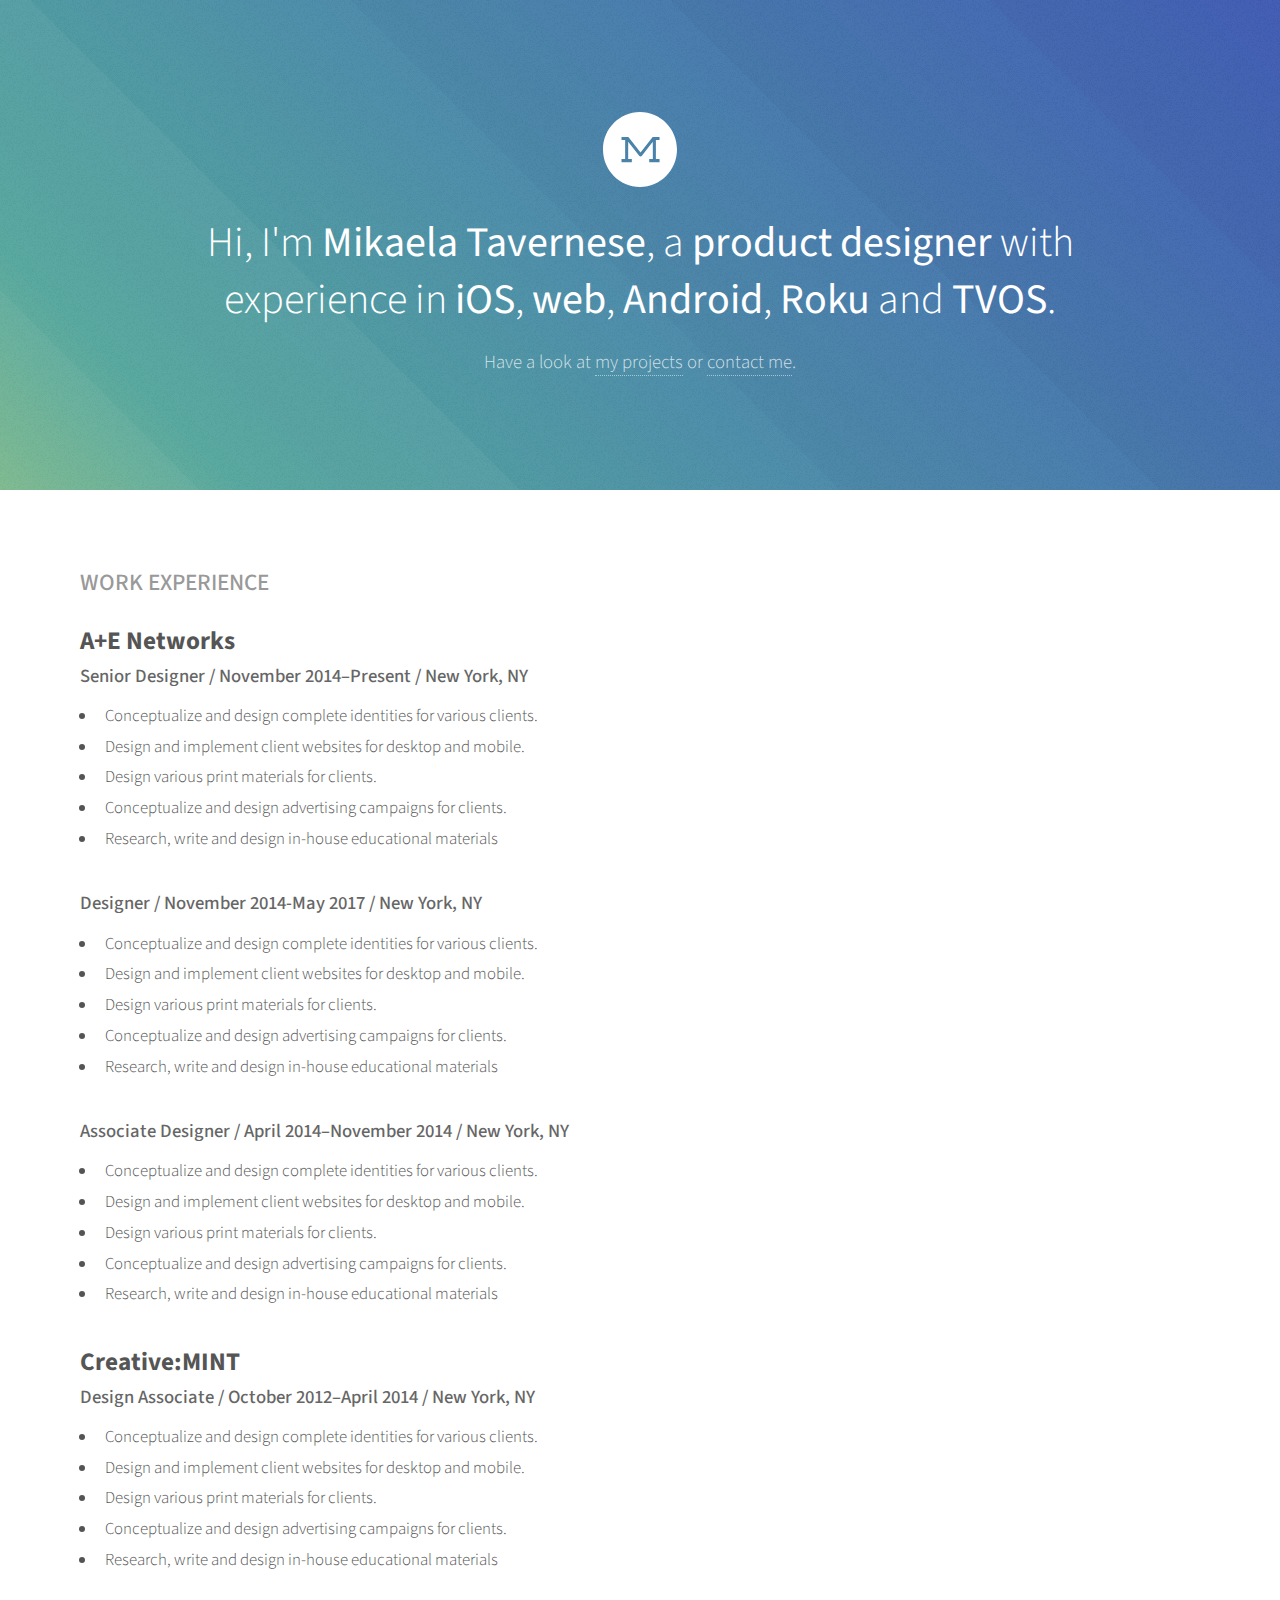
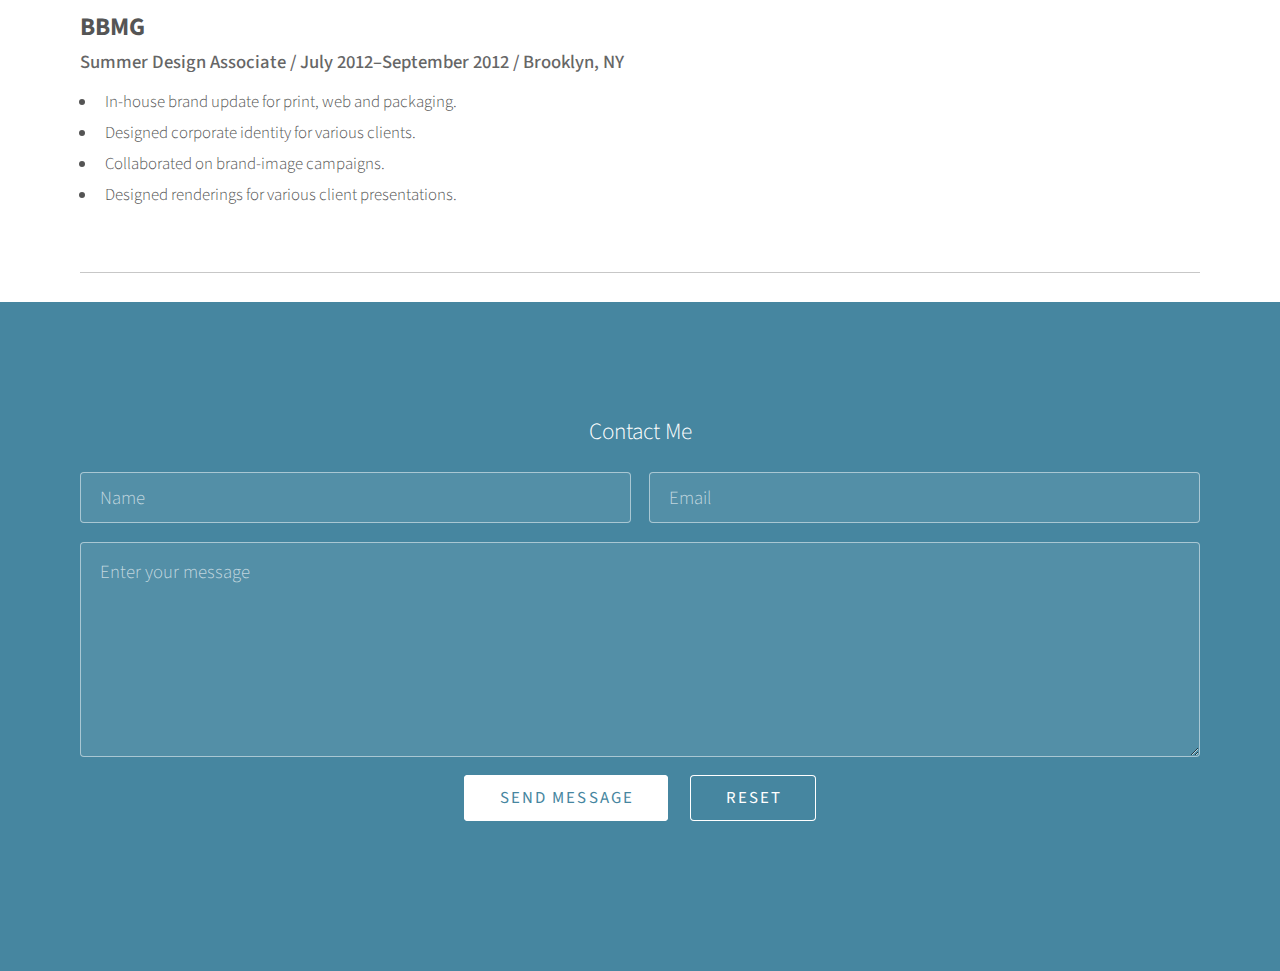
==== commit dff6d427: "resume" ====
--- a/resume.html
+++ b/resume.html
@@ -1,144 +1,128 @@
 <!DOCTYPE HTML>
 <!--
-  Photon by HTML5 UP
-  html5up.net | @ajlkn
-  Free for personal and commercial use under the CCA 3.0 license (html5up.net/license)
+    Photon by HTML5 UP
+    html5up.net | @ajlkn
+    Free for personal and commercial use under the CCA 3.0 license (html5up.net/license)
 -->
 <html>
-  <head>
-    <title>Resume Mikaela Tavernese</title>
+
+<head>
+    <title>Resume: Mikaela Tavernese</title>
     <meta charset="utf-8" />
     <meta name="viewport" content="width=device-width, initial-scale=1" />
     <!--[if lte IE 8]><script src="assets/js/ie/html5shiv.js"></script><![endif]-->
     <link rel="stylesheet" href="assets/css/main.css" />
     <!--[if lte IE 8]><link rel="stylesheet" href="assets/css/ie8.css" /><![endif]-->
     <!--[if lte IE 9]><link rel="stylesheet" href="assets/css/ie9.css" /><![endif]-->
-  </head>
-  <body>
+</head>
 
-<!-- Header -->
-<section id="header">
-    <div class="inner">
-        <span class="icon major fa-cloud"></span>
-        <h1>Hi, I'm <strong>Photon</strong>, another fine<br />
-          little freebie from <a href="http://html5up.net">HTML5 UP</a>.</h1>
-        <p>Accumsan feugiat mi commodo erat lorem ipsum, sed magna
-            <br /> lobortis feugiat sapien sed etiam volutpat accumsan.</p>
-        <ul class="actions">
-            <li><a href="#one" class="button scrolly">Discover</a></li>
-        </ul>
-    </div>
-</section>
-<!-- TVE mobile -->
-<section id="one" class="main style1 first">
-    <div class="container">
-        <div class="row 150%">
-            <div class="6u 12u$(medium)">
-                <header class="major">
-                    <h2>TV Everywhere Mobile Experience</h2>
-                </header>
-                <p>iOS / Android</p>
-                <ul class="actions fit">
-                    <li><a href="#" class="button">View Project</a></li>
-                </ul>
-            </div>
-            <div class="6u$ 12u$(medium) important(medium)">
-                <span class="image fit"><img src="images/pic01.jpg" alt="" /></span>
-            </div>
+<body>
+    <!-- Header -->
+    <section id="header">
+        <div class="inner">
+            <!-- <span class="icon major fa-cloud"></span> -->
+            <span class="logo"><img src="images/m_icon.svg"></span>
+            <h1>Hi, I'm <strong>Mikaela Tavernese</strong>, a <strong>product designer</strong> with experience in <strong>iOS</strong>, <strong>web</strong>, <strong>Android</strong>, <strong>Roku</strong> and <strong>TVOS</strong>.</h1>
+            <p>Have a look at <a href="index.html">my projects</a> or <a href="#footer" class=" scrolly">contact me</a>.</p>
         </div>
-    </div>
-</section>
-<!-- TVE ott -->
-<section id="one" class="main style1">
-    <div class="container">
-        <div class="row 150%">
-            <div class="6u 12u$(medium)">
-                <header class="major">
-                    <h2>TV Everywhere OTT experience</h2>
-                </header>
-                <p>TVOS / ROKU</p>
-                <ul class="actions fit">
-                    <li><a href="#" class="button">View Project</a></li>
-                </ul>
-            </div>
-            <div class="6u$ 12u$(medium) important(medium)">
-                <span class="image fit"><img src="images/pic01.jpg" alt="" /></span>
-            </div>
+    </section>
+    <!-- TVE mobile -->
+    <section class="main style1 first">
+        <div class="container">
+            <header>
+                <h4 class="resume">WORK EXPERIENCE</h4>
+            </header>
+            <header>
+                <h3 class="resume">A+E Networks</h3>
+            </header>
+            <p class="resume">Senior Designer / November 2014–Present / New York, NY</strong>
+            </p>
+            <ul class="resume">
+                <li>Conceptualize and design complete identities for various clients.</li>
+                <li>Design and implement client websites for desktop and mobile.</li>
+                <li>Design various print materials for clients.</li>
+                <li>Conceptualize and design advertising campaigns for clients.</li>
+                <li>Research, write and design in-house educational materials</li>
+            </ul>
+            <p class="resume">Designer / November 2014-May 2017 / New York, NY</strong>
+            </p>
+            <ul class="resume">
+                <li>Conceptualize and design complete identities for various clients.</li>
+                <li>Design and implement client websites for desktop and mobile.</li>
+                <li>Design various print materials for clients.</li>
+                <li>Conceptualize and design advertising campaigns for clients.</li>
+                <li>Research, write and design in-house educational materials</li>
+            </ul>
+            <p class="resume">Associate Designer / April 2014–November 2014 / New York, NY</strong>
+            </p>
+            <ul class="resume">
+                <li>Conceptualize and design complete identities for various clients.</li>
+                <li>Design and implement client websites for desktop and mobile.</li>
+                <li>Design various print materials for clients.</li>
+                <li>Conceptualize and design advertising campaigns for clients.</li>
+                <li>Research, write and design in-house educational materials</li>
+            </ul>
+            <header>
+                <h3 class="resume">Creative:MINT</h3>
+            </header>
+            <p class="resume">Design Associate / October 2012–April 2014 / New York, NY</strong>
+            </p>
+            <ul class="resume">
+                <li>Conceptualize and design complete identities for various clients.</li>
+                <li>Design and implement client websites for desktop and mobile.</li>
+                <li>Design various print materials for clients.</li>
+                <li>Conceptualize and design advertising campaigns for clients.</li>
+                <li>Research, write and design in-house educational materials</li>
+            </ul>
+            <header>
+                <h3 class="resume">BBMG</h3>
+            </header>
+            <p class="resume">Summer Design Associate / July 2012–September 2012 / Brooklyn, NY</strong>
+            </p>
+            <ul class="resume">
+                <li>In-house brand update for print, web and packaging.</li>
+                <li>Designed corporate identity for various clients.</li>
+                <li>Collaborated on brand-image campaigns.</li>
+                <li>Designed renderings for various client presentations.</li>
+            </ul>
         </div>
-    </div>
-</section>
-<!-- NWSL -->
-<section id="one" class="main style1">
-    <div class="container">
-        <div class="row 150%">
-            <div class="6u 12u$(medium)">
-                <header class="major">
-                    <h2>NWSL</h2>
-                </header>
-                <p>iOS / Android / Web</p>
-                <ul class="actions fit">
-                    <li><a href="#" class="button">View Project</a></li>
-                </ul>
-            </div>
-            <div class="6u$ 12u$(medium) important(medium)">
-                <span class="image fit"><img src="images/pic01.jpg" alt="" /></span>
-            </div>
+    </section>
+    <!-- Footer -->
+    <section id="footer">
+        <div class="container last">
+            <h4>Contact Me</h4>
+            <form action="mailto:mikaela@tavernese.com" method="post" action="#">
+                <div class="row uniform 50%">
+                    <div class="6u 12u$(xsmall)">
+                        <input type="text" name="demo-name" id="demo-name" value="" placeholder="Name" />
+                    </div>
+                    <div class="6u$ 12u$(xsmall)">
+                        <input type="email" name="demo-email" id="demo-email" value="" placeholder="Email" />
+                    </div>
+                    <div class="12u$">
+                        <textarea name="demo-message" id="demo-message" placeholder="Enter your message" rows="6"></textarea>
+                    </div>
+                    <div class="12u$">
+                        <ul class="actions">
+                            <li>
+                                <input type="submit" value="Send Message" class="special" />
+                            </li>
+                            <li>
+                                <input type="reset" value="Reset" />
+                            </li>
+                        </ul>
+                    </div>
+                </div>
+            </form>
         </div>
-    </div>
-</section>
-<!-- LMC -->
-<section id="one" class="main style1">
-    <div class="container last">
-        <div class="row 150%">
-            <div class="6u 12u$(medium)">
-                <header class="major">
-                    <h2>Lifetime Movie Club</h2>
-                </header>
-                <p>iOS</p>
-                <ul class="actions fit">
-                    <li><a href="#" class="button">View Project</a></li>
-                </ul>
-            </div>
-            <div class="6u$ 12u$(medium) important(medium)">
-                <span class="image fit"><img src="images/pic01.jpg" alt="" /></span>
-            </div>
-        </div>
-    </div>
-</section>
+    </section>
+    <!-- Scripts -->
+    <script src="assets/js/jquery.min.js"></script>
+    <script src="assets/js/jquery.scrolly.min.js"></script>
+    <script src="assets/js/skel.min.js"></script>
+    <script src="assets/js/util.js"></script>
+    <!--[if lte IE 8]><script src="assets/js/ie/respond.min.js"></script><![endif]-->
+    <script src="assets/js/main.js"></script>
+</body>
 
-    <!-- Footer -->
-      <section id="footer">
-<div class="container last">
-                        <h4>Contact Me</h4>
-                        <form action="mailto:mikaela@tavernese.com" method="post" action="#">
-                            <div class="row uniform 50%">
-                                <div class="6u 12u$(xsmall)">
-                                    <input type="text" name="demo-name" id="demo-name" value="" placeholder="Name" />
-                                </div>
-                                <div class="6u$ 12u$(xsmall)">
-                                    <input type="email" name="demo-email" id="demo-email" value="" placeholder="Email" />
-                                </div>
-                                <div class="12u$">
-                                    <textarea name="demo-message" id="demo-message" placeholder="Enter your message" rows="6"></textarea>
-                                </div>
-                                <div class="12u$">
-                                    <ul class="actions">
-                                        <li><input type="submit" value="Send Message" class="special" /></li>
-                                        <li><input type="reset" value="Reset" /></li>
-                                    </ul>
-                                </div>
-                            </div>
-                        </form>
-                    </div>
-      </section>
-
-    <!-- Scripts -->
-      <script src="assets/js/jquery.min.js"></script>
-      <script src="assets/js/jquery.scrolly.min.js"></script>
-      <script src="assets/js/skel.min.js"></script>
-      <script src="assets/js/util.js"></script>
-      <!--[if lte IE 8]><script src="assets/js/ie/respond.min.js"></script><![endif]-->
-      <script src="assets/js/main.js"></script>
-
-  </body>
 </html>--- a/assets/css/main.css
+++ b/assets/css/main.css
@@ -1,5 +1,6 @@
 @import url("font-awesome.min.css");
 @import url("https://fonts.googleapis.com/css?family=Source+Sans+Pro:300,300italic,400,400italic");
+
 
 /*
 	Photon by HTML5 UP
@@ -7,3424 +8,3679 @@
 	Free for personal and commercial use under the CCA 3.0 license (html5up.net/license)
 */
 
+
 /* Reset */
 
-	html, body, div, span, applet, object, iframe, h1, h2, h3, h4, h5, h6, p, blockquote, pre, a, abbr, acronym, address, big, cite, code, del, dfn, em, img, ins, kbd, q, s, samp, small, strike, strong, sub, sup, tt, var, b, u, i, center, dl, dt, dd, ol, ul, li, fieldset, form, label, legend, table, caption, tbody, tfoot, thead, tr, th, td, article, aside, canvas, details, embed, figure, figcaption, footer, header, hgroup, menu, nav, output, ruby, section, summary, time, mark, audio, video {
-		margin: 0;
-		padding: 0;
-		border: 0;
-		font-size: 100%;
-		font: inherit;
-		vertical-align: baseline;
-	}
-
-	article, aside, details, figcaption, figure, footer, header, hgroup, menu, nav, section {
-		display: block;
-	}
-
-	body {
-		line-height: 1;
-	}
-
-	ol, ul {
-		list-style: none;
-	}
-
-	blockquote, q {
-		quotes: none;
-	}
-
-	blockquote:before, blockquote:after, q:before, q:after {
-		content: '';
-		content: none;
-	}
-
-	table {
-		border-collapse: collapse;
-		border-spacing: 0;
-	}
-
-	body {
-		-webkit-text-size-adjust: none;
-	}
+html,
+body,
+div,
+span,
+applet,
+object,
+iframe,
+h1,
+h2,
+h3,
+h4,
+h5,
+h6,
+p,
+blockquote,
+pre,
+a,
+abbr,
+acronym,
+address,
+big,
+cite,
+code,
+del,
+dfn,
+em,
+img,
+ins,
+kbd,
+q,
+s,
+samp,
+small,
+strike,
+strong,
+sub,
+sup,
+tt,
+var,
+b,
+u,
+i,
+center,
+dl,
+dt,
+dd,
+ol,
+ul,
+li,
+fieldset,
+form,
+label,
+legend,
+table,
+caption,
+tbody,
+tfoot,
+thead,
+tr,
+th,
+td,
+article,
+aside,
+canvas,
+details,
+embed,
+figure,
+figcaption,
+footer,
+header,
+hgroup,
+menu,
+nav,
+output,
+ruby,
+section,
+summary,
+time,
+mark,
+audio,
+video {
+    margin: 0;
+    padding: 0;
+    border: 0;
+    font-size: 100%;
+    font: inherit;
+    vertical-align: baseline;
+}
+
+article,
+aside,
+details,
+figcaption,
+figure,
+footer,
+header,
+hgroup,
+menu,
+nav,
+section {
+    display: block;
+}
+
+body {
+    line-height: 1;
+}
+
+ol,
+ul {
+    list-style: none;
+}
+
+blockquote,
+q {
+    quotes: none;
+}
+
+blockquote:before,
+blockquote:after,
+q:before,
+q:after {
+    content: '';
+    content: none;
+}
+
+table {
+    border-collapse: collapse;
+    border-spacing: 0;
+}
+
+body {
+    -webkit-text-size-adjust: none;
+}
+
 
 /* Box Model */
 
-	*, *:before, *:after {
-		-moz-box-sizing: border-box;
-		-webkit-box-sizing: border-box;
-		box-sizing: border-box;
-	}
+*,
+*:before,
+*:after {
+    -moz-box-sizing: border-box;
+    -webkit-box-sizing: border-box;
+    box-sizing: border-box;
+}
+
 
 /* Containers */
 
-	.container {
-		margin-left: auto;
-		margin-right: auto;
-	}
-
-	.container.\31 25\25 {
-		width: 100%;
-		max-width: 75em;
-		min-width: 60em;
-	}
-
-	.container.\37 5\25 {
-		width: 45em;
-	}
-
-	.container.\35 0\25 {
-		width: 30em;
-	}
-
-	.container.\32 5\25 {
-		width: 15em;
-	}
-
-	.container {
-		width: 60em;
-	}
-
-	@media screen and (max-width: 1680px) {
-
-		.container.\31 25\25 {
-			width: 100%;
-			max-width: 75em;
-			min-width: 60em;
-		}
-
-		.container.\37 5\25 {
-			width: 45em;
-		}
-
-		.container.\35 0\25 {
-			width: 30em;
-		}
-
-		.container.\32 5\25 {
-			width: 15em;
-		}
-
-		.container {
-			width: 60em;
-		}
-
-	}
-
-	@media screen and (max-width: 1140px) {
-
-		.container.\31 25\25 {
-			width: 100%;
-			max-width: 112.5%;
-			min-width: 90%;
-		}
-
-		.container.\37 5\25 {
-			width: 67.5%;
-		}
-
-		.container.\35 0\25 {
-			width: 45%;
-		}
-
-		.container.\32 5\25 {
-			width: 22.5%;
-		}
-
-		.container {
-			width: 90%;
-		}
-
-	}
-
-	@media screen and (max-width: 980px) {
-
-		.container.\31 25\25 {
-			width: 100%;
-			max-width: 125%;
-			min-width: 100%;
-		}
-
-		.container.\37 5\25 {
-			width: 75%;
-		}
-
-		.container.\35 0\25 {
-			width: 50%;
-		}
-
-		.container.\32 5\25 {
-			width: 25%;
-		}
-
-		.container {
-			width: 100% !important;
-		}
-
-	}
-
-	@media screen and (max-width: 736px) {
-
-		.container.\31 25\25 {
-			width: 100%;
-			max-width: 125%;
-			min-width: 100%;
-		}
-
-		.container.\37 5\25 {
-			width: 75%;
-		}
-
-		.container.\35 0\25 {
-			width: 50%;
-		}
-
-		.container.\32 5\25 {
-			width: 25%;
-		}
-
-		.container {
-			width: 100% !important;
-		}
-
-	}
-
-	@media screen and (max-width: 480px) {
-
-		.container.\31 25\25 {
-			width: 100%;
-			max-width: 125%;
-			min-width: 100%;
-		}
-
-		.container.\37 5\25 {
-			width: 75%;
-		}
-
-		.container.\35 0\25 {
-			width: 50%;
-		}
-
-		.container.\32 5\25 {
-			width: 25%;
-		}
-
-		.container {
-			width: 100% !important;
-		}
-
-	}
-
-	@media screen and (max-width: 320px) {
-
-		.container.\31 25\25 {
-			width: 100%;
-			max-width: 125%;
-			min-width: 100%;
-		}
-
-		.container.\37 5\25 {
-			width: 75%;
-		}
-
-		.container.\35 0\25 {
-			width: 50%;
-		}
-
-		.container.\32 5\25 {
-			width: 25%;
-		}
-
-		.container {
-			width: 100% !important;
-		}
-
-	}
+.container {
+    margin-left: auto;
+    margin-right: auto;
+}
+
+.container.\31 25\25 {
+    width: 100%;
+    max-width: 75em;
+    min-width: 60em;
+}
+
+.container.\37 5\25 {
+    width: 45em;
+}
+
+.container.\35 0\25 {
+    width: 30em;
+}
+
+.container.\32 5\25 {
+    width: 15em;
+}
+
+.container {
+    width: 60em;
+}
+
+@media screen and (max-width: 1680px) {
+
+    .container.\31 25\25 {
+        width: 100%;
+        max-width: 75em;
+        min-width: 60em;
+    }
+
+    .container.\37 5\25 {
+        width: 45em;
+    }
+
+    .container.\35 0\25 {
+        width: 30em;
+    }
+
+    .container.\32 5\25 {
+        width: 15em;
+    }
+
+    .container {
+        width: 60em;
+    }
+}
+
+@media screen and (max-width: 1140px) {
+
+    .container.\31 25\25 {
+        width: 100%;
+        max-width: 112.5%;
+        min-width: 90%;
+    }
+
+    .container.\37 5\25 {
+        width: 67.5%;
+    }
+
+    .container.\35 0\25 {
+        width: 45%;
+    }
+
+    .container.\32 5\25 {
+        width: 22.5%;
+    }
+
+    .container {
+        width: 90%;
+    }
+}
+
+@media screen and (max-width: 980px) {
+
+    .container.\31 25\25 {
+        width: 100%;
+        max-width: 125%;
+        min-width: 100%;
+    }
+
+    .container.\37 5\25 {
+        width: 75%;
+    }
+
+    .container.\35 0\25 {
+        width: 50%;
+    }
+
+    .container.\32 5\25 {
+        width: 25%;
+    }
+
+    .container {
+        width: 100% !important;
+    }
+}
+
+@media screen and (max-width: 736px) {
+
+    .container.\31 25\25 {
+        width: 100%;
+        max-width: 125%;
+        min-width: 100%;
+    }
+
+    .container.\37 5\25 {
+        width: 75%;
+    }
+
+    .container.\35 0\25 {
+        width: 50%;
+    }
+
+    .container.\32 5\25 {
+        width: 25%;
+    }
+
+    .container {
+        width: 100% !important;
+    }
+}
+
+@media screen and (max-width: 480px) {
+
+    .container.\31 25\25 {
+        width: 100%;
+        max-width: 125%;
+        min-width: 100%;
+    }
+
+    .container.\37 5\25 {
+        width: 75%;
+    }
+
+    .container.\35 0\25 {
+        width: 50%;
+    }
+
+    .container.\32 5\25 {
+        width: 25%;
+    }
+
+    .container {
+        width: 100% !important;
+    }
+}
+
+@media screen and (max-width: 320px) {
+
+    .container.\31 25\25 {
+        width: 100%;
+        max-width: 125%;
+        min-width: 100%;
+    }
+
+    .container.\37 5\25 {
+        width: 75%;
+    }
+
+    .container.\35 0\25 {
+        width: 50%;
+    }
+
+    .container.\32 5\25 {
+        width: 25%;
+    }
+
+    .container {
+        width: 100% !important;
+    }
+}
+
 
 /* Grid */
 
-	.row {
-		border-bottom: solid 1px transparent;
-		-moz-box-sizing: border-box;
-		-webkit-box-sizing: border-box;
-		box-sizing: border-box;
-	}
-
-	.row > * {
-		float: left;
-		-moz-box-sizing: border-box;
-		-webkit-box-sizing: border-box;
-		box-sizing: border-box;
-	}
-
-	.row:after, .row:before {
-		content: '';
-		display: block;
-		clear: both;
-		height: 0;
-	}
-
-	.row.uniform > * > :first-child {
-		margin-top: 0;
-	}
-
-	.row.uniform > * > :last-child {
-		margin-bottom: 0;
-	}
-
-	.row.\30 \25 > * {
-		padding: 0 0 0 0em;
-	}
-
-	.row.\30 \25 {
-		margin: 0 0 -1px 0em;
-	}
-
-	.row.uniform.\30 \25 > * {
-		padding: 0em 0 0 0em;
-	}
-
-	.row.uniform.\30 \25 {
-		margin: 0em 0 -1px 0em;
-	}
-
-	.row > * {
-		padding: 0 0 0 2em;
-	}
-
-	.row {
-		margin: 0 0 -1px -2em;
-	}
-
-	.row.uniform > * {
-		padding: 2em 0 0 2em;
-	}
-
-	.row.uniform {
-		margin: -2em 0 -1px -2em;
-	}
-
-	.row.\32 00\25 > * {
-		padding: 0 0 0 4em;
-	}
-
-	.row.\32 00\25 {
-		margin: 0 0 -1px -4em;
-	}
-
-	.row.uniform.\32 00\25 > * {
-		padding: 4em 0 0 4em;
-	}
-
-	.row.uniform.\32 00\25 {
-		margin: -4em 0 -1px -4em;
-	}
-
-	.row.\31 50\25 > * {
-		padding: 0 0 0 3em;
-	}
-
-	.row.\31 50\25 {
-		margin: 0 0 -1px -3em;
-	}
-
-	.row.uniform.\31 50\25 > * {
-		padding: 3em 0 0 3em;
-	}
-
-	.row.uniform.\31 50\25 {
-		margin: -3em 0 -1px -3em;
-	}
-
-	.row.\35 0\25 > * {
-		padding: 0 0 0 1em;
-	}
-
-	.row.\35 0\25 {
-		margin: 0 0 -1px -1em;
-	}
-
-	.row.uniform.\35 0\25 > * {
-		padding: 1em 0 0 1em;
-	}
-
-	.row.uniform.\35 0\25 {
-		margin: -1em 0 -1px -1em;
-	}
-
-	.row.\32 5\25 > * {
-		padding: 0 0 0 0.5em;
-	}
-
-	.row.\32 5\25 {
-		margin: 0 0 -1px -0.5em;
-	}
-
-	.row.uniform.\32 5\25 > * {
-		padding: 0.5em 0 0 0.5em;
-	}
-
-	.row.uniform.\32 5\25 {
-		margin: -0.5em 0 -1px -0.5em;
-	}
-
-	.\31 2u, .\31 2u\24 {
-		width: 100%;
-		clear: none;
-		margin-left: 0;
-	}
-
-	.\31 1u, .\31 1u\24 {
-		width: 91.6666666667%;
-		clear: none;
-		margin-left: 0;
-	}
-
-	.\31 0u, .\31 0u\24 {
-		width: 83.3333333333%;
-		clear: none;
-		margin-left: 0;
-	}
-
-	.\39 u, .\39 u\24 {
-		width: 75%;
-		clear: none;
-		margin-left: 0;
-	}
-
-	.\38 u, .\38 u\24 {
-		width: 66.6666666667%;
-		clear: none;
-		margin-left: 0;
-	}
-
-	.\37 u, .\37 u\24 {
-		width: 58.3333333333%;
-		clear: none;
-		margin-left: 0;
-	}
-
-	.\36 u, .\36 u\24 {
-		width: 50%;
-		clear: none;
-		margin-left: 0;
-	}
-
-	.\35 u, .\35 u\24 {
-		width: 41.6666666667%;
-		clear: none;
-		margin-left: 0;
-	}
-
-	.\34 u, .\34 u\24 {
-		width: 33.3333333333%;
-		clear: none;
-		margin-left: 0;
-	}
-
-	.\33 u, .\33 u\24 {
-		width: 25%;
-		clear: none;
-		margin-left: 0;
-	}
-
-	.\32 u, .\32 u\24 {
-		width: 16.6666666667%;
-		clear: none;
-		margin-left: 0;
-	}
-
-	.\31 u, .\31 u\24 {
-		width: 8.3333333333%;
-		clear: none;
-		margin-left: 0;
-	}
-
-	.\31 2u\24 + *,
-	.\31 1u\24 + *,
-	.\31 0u\24 + *,
-	.\39 u\24 + *,
-	.\38 u\24 + *,
-	.\37 u\24 + *,
-	.\36 u\24 + *,
-	.\35 u\24 + *,
-	.\34 u\24 + *,
-	.\33 u\24 + *,
-	.\32 u\24 + *,
-	.\31 u\24 + * {
-		clear: left;
-	}
-
-	.\-11u {
-		margin-left: 91.66667%;
-	}
-
-	.\-10u {
-		margin-left: 83.33333%;
-	}
-
-	.\-9u {
-		margin-left: 75%;
-	}
-
-	.\-8u {
-		margin-left: 66.66667%;
-	}
-
-	.\-7u {
-		margin-left: 58.33333%;
-	}
-
-	.\-6u {
-		margin-left: 50%;
-	}
-
-	.\-5u {
-		margin-left: 41.66667%;
-	}
-
-	.\-4u {
-		margin-left: 33.33333%;
-	}
-
-	.\-3u {
-		margin-left: 25%;
-	}
-
-	.\-2u {
-		margin-left: 16.66667%;
-	}
-
-	.\-1u {
-		margin-left: 8.33333%;
-	}
-
-	@media screen and (max-width: 1680px) {
-
-		.row > * {
-			padding: 0 0 0 2em;
-		}
-
-		.row {
-			margin: 0 0 -1px -2em;
-		}
-
-		.row.uniform > * {
-			padding: 2em 0 0 2em;
-		}
-
-		.row.uniform {
-			margin: -2em 0 -1px -2em;
-		}
-
-		.row.\32 00\25 > * {
-			padding: 0 0 0 4em;
-		}
-
-		.row.\32 00\25 {
-			margin: 0 0 -1px -4em;
-		}
-
-		.row.uniform.\32 00\25 > * {
-			padding: 4em 0 0 4em;
-		}
-
-		.row.uniform.\32 00\25 {
-			margin: -4em 0 -1px -4em;
-		}
-
-		.row.\31 50\25 > * {
-			padding: 0 0 0 3em;
-		}
-
-		.row.\31 50\25 {
-			margin: 0 0 -1px -3em;
-		}
-
-		.row.uniform.\31 50\25 > * {
-			padding: 3em 0 0 3em;
-		}
-
-		.row.uniform.\31 50\25 {
-			margin: -3em 0 -1px -3em;
-		}
-
-		.row.\35 0\25 > * {
-			padding: 0 0 0 1em;
-		}
-
-		.row.\35 0\25 {
-			margin: 0 0 -1px -1em;
-		}
-
-		.row.uniform.\35 0\25 > * {
-			padding: 1em 0 0 1em;
-		}
-
-		.row.uniform.\35 0\25 {
-			margin: -1em 0 -1px -1em;
-		}
-
-		.row.\32 5\25 > * {
-			padding: 0 0 0 0.5em;
-		}
-
-		.row.\32 5\25 {
-			margin: 0 0 -1px -0.5em;
-		}
-
-		.row.uniform.\32 5\25 > * {
-			padding: 0.5em 0 0 0.5em;
-		}
-
-		.row.uniform.\32 5\25 {
-			margin: -0.5em 0 -1px -0.5em;
-		}
-
-		.\31 2u\28xlarge\29, .\31 2u\24\28xlarge\29 {
-			width: 100%;
-			clear: none;
-			margin-left: 0;
-		}
-
-		.\31 1u\28xlarge\29, .\31 1u\24\28xlarge\29 {
-			width: 91.6666666667%;
-			clear: none;
-			margin-left: 0;
-		}
-
-		.\31 0u\28xlarge\29, .\31 0u\24\28xlarge\29 {
-			width: 83.3333333333%;
-			clear: none;
-			margin-left: 0;
-		}
-
-		.\39 u\28xlarge\29, .\39 u\24\28xlarge\29 {
-			width: 75%;
-			clear: none;
-			margin-left: 0;
-		}
-
-		.\38 u\28xlarge\29, .\38 u\24\28xlarge\29 {
-			width: 66.6666666667%;
-			clear: none;
-			margin-left: 0;
-		}
-
-		.\37 u\28xlarge\29, .\37 u\24\28xlarge\29 {
-			width: 58.3333333333%;
-			clear: none;
-			margin-left: 0;
-		}
-
-		.\36 u\28xlarge\29, .\36 u\24\28xlarge\29 {
-			width: 50%;
-			clear: none;
-			margin-left: 0;
-		}
-
-		.\35 u\28xlarge\29, .\35 u\24\28xlarge\29 {
-			width: 41.6666666667%;
-			clear: none;
-			margin-left: 0;
-		}
-
-		.\34 u\28xlarge\29, .\34 u\24\28xlarge\29 {
-			width: 33.3333333333%;
-			clear: none;
-			margin-left: 0;
-		}
-
-		.\33 u\28xlarge\29, .\33 u\24\28xlarge\29 {
-			width: 25%;
-			clear: none;
-			margin-left: 0;
-		}
-
-		.\32 u\28xlarge\29, .\32 u\24\28xlarge\29 {
-			width: 16.6666666667%;
-			clear: none;
-			margin-left: 0;
-		}
-
-		.\31 u\28xlarge\29, .\31 u\24\28xlarge\29 {
-			width: 8.3333333333%;
-			clear: none;
-			margin-left: 0;
-		}
-
-		.\31 2u\24\28xlarge\29 + *,
-		.\31 1u\24\28xlarge\29 + *,
-		.\31 0u\24\28xlarge\29 + *,
-		.\39 u\24\28xlarge\29 + *,
-		.\38 u\24\28xlarge\29 + *,
-		.\37 u\24\28xlarge\29 + *,
-		.\36 u\24\28xlarge\29 + *,
-		.\35 u\24\28xlarge\29 + *,
-		.\34 u\24\28xlarge\29 + *,
-		.\33 u\24\28xlarge\29 + *,
-		.\32 u\24\28xlarge\29 + *,
-		.\31 u\24\28xlarge\29 + * {
-			clear: left;
-		}
-
-		.\-11u\28xlarge\29 {
-			margin-left: 91.66667%;
-		}
-
-		.\-10u\28xlarge\29 {
-			margin-left: 83.33333%;
-		}
-
-		.\-9u\28xlarge\29 {
-			margin-left: 75%;
-		}
-
-		.\-8u\28xlarge\29 {
-			margin-left: 66.66667%;
-		}
-
-		.\-7u\28xlarge\29 {
-			margin-left: 58.33333%;
-		}
-
-		.\-6u\28xlarge\29 {
-			margin-left: 50%;
-		}
-
-		.\-5u\28xlarge\29 {
-			margin-left: 41.66667%;
-		}
-
-		.\-4u\28xlarge\29 {
-			margin-left: 33.33333%;
-		}
-
-		.\-3u\28xlarge\29 {
-			margin-left: 25%;
-		}
-
-		.\-2u\28xlarge\29 {
-			margin-left: 16.66667%;
-		}
-
-		.\-1u\28xlarge\29 {
-			margin-left: 8.33333%;
-		}
-
-	}
-
-	@media screen and (max-width: 1140px) {
-
-		.row > * {
-			padding: 0 0 0 1.5em;
-		}
-
-		.row {
-			margin: 0 0 -1px -1.5em;
-		}
-
-		.row.uniform > * {
-			padding: 1.5em 0 0 1.5em;
-		}
-
-		.row.uniform {
-			margin: -1.5em 0 -1px -1.5em;
-		}
-
-		.row.\32 00\25 > * {
-			padding: 0 0 0 3em;
-		}
-
-		.row.\32 00\25 {
-			margin: 0 0 -1px -3em;
-		}
-
-		.row.uniform.\32 00\25 > * {
-			padding: 3em 0 0 3em;
-		}
-
-		.row.uniform.\32 00\25 {
-			margin: -3em 0 -1px -3em;
-		}
-
-		.row.\31 50\25 > * {
-			padding: 0 0 0 2.25em;
-		}
-
-		.row.\31 50\25 {
-			margin: 0 0 -1px -2.25em;
-		}
-
-		.row.uniform.\31 50\25 > * {
-			padding: 2.25em 0 0 2.25em;
-		}
-
-		.row.uniform.\31 50\25 {
-			margin: -2.25em 0 -1px -2.25em;
-		}
-
-		.row.\35 0\25 > * {
-			padding: 0 0 0 0.75em;
-		}
-
-		.row.\35 0\25 {
-			margin: 0 0 -1px -0.75em;
-		}
-
-		.row.uniform.\35 0\25 > * {
-			padding: 0.75em 0 0 0.75em;
-		}
-
-		.row.uniform.\35 0\25 {
-			margin: -0.75em 0 -1px -0.75em;
-		}
-
-		.row.\32 5\25 > * {
-			padding: 0 0 0 0.375em;
-		}
-
-		.row.\32 5\25 {
-			margin: 0 0 -1px -0.375em;
-		}
-
-		.row.uniform.\32 5\25 > * {
-			padding: 0.375em 0 0 0.375em;
-		}
-
-		.row.uniform.\32 5\25 {
-			margin: -0.375em 0 -1px -0.375em;
-		}
-
-		.\31 2u\28large\29, .\31 2u\24\28large\29 {
-			width: 100%;
-			clear: none;
-			margin-left: 0;
-		}
-
-		.\31 1u\28large\29, .\31 1u\24\28large\29 {
-			width: 91.6666666667%;
-			clear: none;
-			margin-left: 0;
-		}
-
-		.\31 0u\28large\29, .\31 0u\24\28large\29 {
-			width: 83.3333333333%;
-			clear: none;
-			margin-left: 0;
-		}
-
-		.\39 u\28large\29, .\39 u\24\28large\29 {
-			width: 75%;
-			clear: none;
-			margin-left: 0;
-		}
-
-		.\38 u\28large\29, .\38 u\24\28large\29 {
-			width: 66.6666666667%;
-			clear: none;
-			margin-left: 0;
-		}
-
-		.\37 u\28large\29, .\37 u\24\28large\29 {
-			width: 58.3333333333%;
-			clear: none;
-			margin-left: 0;
-		}
-
-		.\36 u\28large\29, .\36 u\24\28large\29 {
-			width: 50%;
-			clear: none;
-			margin-left: 0;
-		}
-
-		.\35 u\28large\29, .\35 u\24\28large\29 {
-			width: 41.6666666667%;
-			clear: none;
-			margin-left: 0;
-		}
-
-		.\34 u\28large\29, .\34 u\24\28large\29 {
-			width: 33.3333333333%;
-			clear: none;
-			margin-left: 0;
-		}
-
-		.\33 u\28large\29, .\33 u\24\28large\29 {
-			width: 25%;
-			clear: none;
-			margin-left: 0;
-		}
-
-		.\32 u\28large\29, .\32 u\24\28large\29 {
-			width: 16.6666666667%;
-			clear: none;
-			margin-left: 0;
-		}
-
-		.\31 u\28large\29, .\31 u\24\28large\29 {
-			width: 8.3333333333%;
-			clear: none;
-			margin-left: 0;
-		}
-
-		.\31 2u\24\28large\29 + *,
-		.\31 1u\24\28large\29 + *,
-		.\31 0u\24\28large\29 + *,
-		.\39 u\24\28large\29 + *,
-		.\38 u\24\28large\29 + *,
-		.\37 u\24\28large\29 + *,
-		.\36 u\24\28large\29 + *,
-		.\35 u\24\28large\29 + *,
-		.\34 u\24\28large\29 + *,
-		.\33 u\24\28large\29 + *,
-		.\32 u\24\28large\29 + *,
-		.\31 u\24\28large\29 + * {
-			clear: left;
-		}
-
-		.\-11u\28large\29 {
-			margin-left: 91.66667%;
-		}
-
-		.\-10u\28large\29 {
-			margin-left: 83.33333%;
-		}
-
-		.\-9u\28large\29 {
-			margin-left: 75%;
-		}
-
-		.\-8u\28large\29 {
-			margin-left: 66.66667%;
-		}
-
-		.\-7u\28large\29 {
-			margin-left: 58.33333%;
-		}
-
-		.\-6u\28large\29 {
-			margin-left: 50%;
-		}
-
-		.\-5u\28large\29 {
-			margin-left: 41.66667%;
-		}
-
-		.\-4u\28large\29 {
-			margin-left: 33.33333%;
-		}
-
-		.\-3u\28large\29 {
-			margin-left: 25%;
-		}
-
-		.\-2u\28large\29 {
-			margin-left: 16.66667%;
-		}
-
-		.\-1u\28large\29 {
-			margin-left: 8.33333%;
-		}
-
-	}
-
-	@media screen and (max-width: 980px) {
-
-		.row > * {
-			padding: 0 0 0 1.5em;
-		}
-
-		.row {
-			margin: 0 0 -1px -1.5em;
-		}
-
-		.row.uniform > * {
-			padding: 1.5em 0 0 1.5em;
-		}
-
-		.row.uniform {
-			margin: -1.5em 0 -1px -1.5em;
-		}
-
-		.row.\32 00\25 > * {
-			padding: 0 0 0 3em;
-		}
-
-		.row.\32 00\25 {
-			margin: 0 0 -1px -3em;
-		}
-
-		.row.uniform.\32 00\25 > * {
-			padding: 3em 0 0 3em;
-		}
-
-		.row.uniform.\32 00\25 {
-			margin: -3em 0 -1px -3em;
-		}
-
-		.row.\31 50\25 > * {
-			padding: 0 0 0 2.25em;
-		}
-
-		.row.\31 50\25 {
-			margin: 0 0 -1px -2.25em;
-		}
-
-		.row.uniform.\31 50\25 > * {
-			padding: 2.25em 0 0 2.25em;
-		}
-
-		.row.uniform.\31 50\25 {
-			margin: -2.25em 0 -1px -2.25em;
-		}
-
-		.row.\35 0\25 > * {
-			padding: 0 0 0 0.75em;
-		}
-
-		.row.\35 0\25 {
-			margin: 0 0 -1px -0.75em;
-		}
-
-		.row.uniform.\35 0\25 > * {
-			padding: 0.75em 0 0 0.75em;
-		}
-
-		.row.uniform.\35 0\25 {
-			margin: -0.75em 0 -1px -0.75em;
-		}
-
-		.row.\32 5\25 > * {
-			padding: 0 0 0 0.375em;
-		}
-
-		.row.\32 5\25 {
-			margin: 0 0 -1px -0.375em;
-		}
-
-		.row.uniform.\32 5\25 > * {
-			padding: 0.375em 0 0 0.375em;
-		}
-
-		.row.uniform.\32 5\25 {
-			margin: -0.375em 0 -1px -0.375em;
-		}
-
-		.\31 2u\28medium\29, .\31 2u\24\28medium\29 {
-			width: 100%;
-			clear: none;
-			margin-left: 0;
-		}
-
-		.\31 1u\28medium\29, .\31 1u\24\28medium\29 {
-			width: 91.6666666667%;
-			clear: none;
-			margin-left: 0;
-		}
-
-		.\31 0u\28medium\29, .\31 0u\24\28medium\29 {
-			width: 83.3333333333%;
-			clear: none;
-			margin-left: 0;
-		}
-
-		.\39 u\28medium\29, .\39 u\24\28medium\29 {
-			width: 75%;
-			clear: none;
-			margin-left: 0;
-		}
-
-		.\38 u\28medium\29, .\38 u\24\28medium\29 {
-			width: 66.6666666667%;
-			clear: none;
-			margin-left: 0;
-		}
-
-		.\37 u\28medium\29, .\37 u\24\28medium\29 {
-			width: 58.3333333333%;
-			clear: none;
-			margin-left: 0;
-		}
-
-		.\36 u\28medium\29, .\36 u\24\28medium\29 {
-			width: 50%;
-			clear: none;
-			margin-left: 0;
-		}
-
-		.\35 u\28medium\29, .\35 u\24\28medium\29 {
-			width: 41.6666666667%;
-			clear: none;
-			margin-left: 0;
-		}
-
-		.\34 u\28medium\29, .\34 u\24\28medium\29 {
-			width: 33.3333333333%;
-			clear: none;
-			margin-left: 0;
-		}
-
-		.\33 u\28medium\29, .\33 u\24\28medium\29 {
-			width: 25%;
-			clear: none;
-			margin-left: 0;
-		}
-
-		.\32 u\28medium\29, .\32 u\24\28medium\29 {
-			width: 16.6666666667%;
-			clear: none;
-			margin-left: 0;
-		}
-
-		.\31 u\28medium\29, .\31 u\24\28medium\29 {
-			width: 8.3333333333%;
-			clear: none;
-			margin-left: 0;
-		}
-
-		.\31 2u\24\28medium\29 + *,
-		.\31 1u\24\28medium\29 + *,
-		.\31 0u\24\28medium\29 + *,
-		.\39 u\24\28medium\29 + *,
-		.\38 u\24\28medium\29 + *,
-		.\37 u\24\28medium\29 + *,
-		.\36 u\24\28medium\29 + *,
-		.\35 u\24\28medium\29 + *,
-		.\34 u\24\28medium\29 + *,
-		.\33 u\24\28medium\29 + *,
-		.\32 u\24\28medium\29 + *,
-		.\31 u\24\28medium\29 + * {
-			clear: left;
-		}
-
-		.\-11u\28medium\29 {
-			margin-left: 91.66667%;
-		}
-
-		.\-10u\28medium\29 {
-			margin-left: 83.33333%;
-		}
-
-		.\-9u\28medium\29 {
-			margin-left: 75%;
-		}
-
-		.\-8u\28medium\29 {
-			margin-left: 66.66667%;
-		}
-
-		.\-7u\28medium\29 {
-			margin-left: 58.33333%;
-		}
-
-		.\-6u\28medium\29 {
-			margin-left: 50%;
-		}
-
-		.\-5u\28medium\29 {
-			margin-left: 41.66667%;
-		}
-
-		.\-4u\28medium\29 {
-			margin-left: 33.33333%;
-		}
-
-		.\-3u\28medium\29 {
-			margin-left: 25%;
-		}
-
-		.\-2u\28medium\29 {
-			margin-left: 16.66667%;
-		}
-
-		.\-1u\28medium\29 {
-			margin-left: 8.33333%;
-		}
-
-	}
-
-	@media screen and (max-width: 736px) {
-
-		.row > * {
-			padding: 0 0 0 1.5em;
-		}
-
-		.row {
-			margin: 0 0 -1px -1.5em;
-		}
-
-		.row.uniform > * {
-			padding: 1.5em 0 0 1.5em;
-		}
-
-		.row.uniform {
-			margin: -1.5em 0 -1px -1.5em;
-		}
-
-		.row.\32 00\25 > * {
-			padding: 0 0 0 3em;
-		}
-
-		.row.\32 00\25 {
-			margin: 0 0 -1px -3em;
-		}
-
-		.row.uniform.\32 00\25 > * {
-			padding: 3em 0 0 3em;
-		}
-
-		.row.uniform.\32 00\25 {
-			margin: -3em 0 -1px -3em;
-		}
-
-		.row.\31 50\25 > * {
-			padding: 0 0 0 2.25em;
-		}
-
-		.row.\31 50\25 {
-			margin: 0 0 -1px -2.25em;
-		}
-
-		.row.uniform.\31 50\25 > * {
-			padding: 2.25em 0 0 2.25em;
-		}
-
-		.row.uniform.\31 50\25 {
-			margin: -2.25em 0 -1px -2.25em;
-		}
-
-		.row.\35 0\25 > * {
-			padding: 0 0 0 0.75em;
-		}
-
-		.row.\35 0\25 {
-			margin: 0 0 -1px -0.75em;
-		}
-
-		.row.uniform.\35 0\25 > * {
-			padding: 0.75em 0 0 0.75em;
-		}
-
-		.row.uniform.\35 0\25 {
-			margin: -0.75em 0 -1px -0.75em;
-		}
-
-		.row.\32 5\25 > * {
-			padding: 0 0 0 0.375em;
-		}
-
-		.row.\32 5\25 {
-			margin: 0 0 -1px -0.375em;
-		}
-
-		.row.uniform.\32 5\25 > * {
-			padding: 0.375em 0 0 0.375em;
-		}
-
-		.row.uniform.\32 5\25 {
-			margin: -0.375em 0 -1px -0.375em;
-		}
-
-		.\31 2u\28small\29, .\31 2u\24\28small\29 {
-			width: 100%;
-			clear: none;
-			margin-left: 0;
-		}
-
-		.\31 1u\28small\29, .\31 1u\24\28small\29 {
-			width: 91.6666666667%;
-			clear: none;
-			margin-left: 0;
-		}
-
-		.\31 0u\28small\29, .\31 0u\24\28small\29 {
-			width: 83.3333333333%;
-			clear: none;
-			margin-left: 0;
-		}
-
-		.\39 u\28small\29, .\39 u\24\28small\29 {
-			width: 75%;
-			clear: none;
-			margin-left: 0;
-		}
-
-		.\38 u\28small\29, .\38 u\24\28small\29 {
-			width: 66.6666666667%;
-			clear: none;
-			margin-left: 0;
-		}
-
-		.\37 u\28small\29, .\37 u\24\28small\29 {
-			width: 58.3333333333%;
-			clear: none;
-			margin-left: 0;
-		}
-
-		.\36 u\28small\29, .\36 u\24\28small\29 {
-			width: 50%;
-			clear: none;
-			margin-left: 0;
-		}
-
-		.\35 u\28small\29, .\35 u\24\28small\29 {
-			width: 41.6666666667%;
-			clear: none;
-			margin-left: 0;
-		}
-
-		.\34 u\28small\29, .\34 u\24\28small\29 {
-			width: 33.3333333333%;
-			clear: none;
-			margin-left: 0;
-		}
-
-		.\33 u\28small\29, .\33 u\24\28small\29 {
-			width: 25%;
-			clear: none;
-			margin-left: 0;
-		}
-
-		.\32 u\28small\29, .\32 u\24\28small\29 {
-			width: 16.6666666667%;
-			clear: none;
-			margin-left: 0;
-		}
-
-		.\31 u\28small\29, .\31 u\24\28small\29 {
-			width: 8.3333333333%;
-			clear: none;
-			margin-left: 0;
-		}
-
-		.\31 2u\24\28small\29 + *,
-		.\31 1u\24\28small\29 + *,
-		.\31 0u\24\28small\29 + *,
-		.\39 u\24\28small\29 + *,
-		.\38 u\24\28small\29 + *,
-		.\37 u\24\28small\29 + *,
-		.\36 u\24\28small\29 + *,
-		.\35 u\24\28small\29 + *,
-		.\34 u\24\28small\29 + *,
-		.\33 u\24\28small\29 + *,
-		.\32 u\24\28small\29 + *,
-		.\31 u\24\28small\29 + * {
-			clear: left;
-		}
-
-		.\-11u\28small\29 {
-			margin-left: 91.66667%;
-		}
-
-		.\-10u\28small\29 {
-			margin-left: 83.33333%;
-		}
-
-		.\-9u\28small\29 {
-			margin-left: 75%;
-		}
-
-		.\-8u\28small\29 {
-			margin-left: 66.66667%;
-		}
-
-		.\-7u\28small\29 {
-			margin-left: 58.33333%;
-		}
-
-		.\-6u\28small\29 {
-			margin-left: 50%;
-		}
-
-		.\-5u\28small\29 {
-			margin-left: 41.66667%;
-		}
-
-		.\-4u\28small\29 {
-			margin-left: 33.33333%;
-		}
-
-		.\-3u\28small\29 {
-			margin-left: 25%;
-		}
-
-		.\-2u\28small\29 {
-			margin-left: 16.66667%;
-		}
-
-		.\-1u\28small\29 {
-			margin-left: 8.33333%;
-		}
-
-	}
-
-	@media screen and (max-width: 480px) {
-
-		.row > * {
-			padding: 0 0 0 1.5em;
-		}
-
-		.row {
-			margin: 0 0 -1px -1.5em;
-		}
-
-		.row.uniform > * {
-			padding: 1.5em 0 0 1.5em;
-		}
-
-		.row.uniform {
-			margin: -1.5em 0 -1px -1.5em;
-		}
-
-		.row.\32 00\25 > * {
-			padding: 0 0 0 3em;
-		}
-
-		.row.\32 00\25 {
-			margin: 0 0 -1px -3em;
-		}
-
-		.row.uniform.\32 00\25 > * {
-			padding: 3em 0 0 3em;
-		}
-
-		.row.uniform.\32 00\25 {
-			margin: -3em 0 -1px -3em;
-		}
-
-		.row.\31 50\25 > * {
-			padding: 0 0 0 2.25em;
-		}
-
-		.row.\31 50\25 {
-			margin: 0 0 -1px -2.25em;
-		}
-
-		.row.uniform.\31 50\25 > * {
-			padding: 2.25em 0 0 2.25em;
-		}
-
-		.row.uniform.\31 50\25 {
-			margin: -2.25em 0 -1px -2.25em;
-		}
-
-		.row.\35 0\25 > * {
-			padding: 0 0 0 0.75em;
-		}
-
-		.row.\35 0\25 {
-			margin: 0 0 -1px -0.75em;
-		}
-
-		.row.uniform.\35 0\25 > * {
-			padding: 0.75em 0 0 0.75em;
-		}
-
-		.row.uniform.\35 0\25 {
-			margin: -0.75em 0 -1px -0.75em;
-		}
-
-		.row.\32 5\25 > * {
-			padding: 0 0 0 0.375em;
-		}
-
-		.row.\32 5\25 {
-			margin: 0 0 -1px -0.375em;
-		}
-
-		.row.uniform.\32 5\25 > * {
-			padding: 0.375em 0 0 0.375em;
-		}
-
-		.row.uniform.\32 5\25 {
-			margin: -0.375em 0 -1px -0.375em;
-		}
-
-		.\31 2u\28xsmall\29, .\31 2u\24\28xsmall\29 {
-			width: 100%;
-			clear: none;
-			margin-left: 0;
-		}
-
-		.\31 1u\28xsmall\29, .\31 1u\24\28xsmall\29 {
-			width: 91.6666666667%;
-			clear: none;
-			margin-left: 0;
-		}
-
-		.\31 0u\28xsmall\29, .\31 0u\24\28xsmall\29 {
-			width: 83.3333333333%;
-			clear: none;
-			margin-left: 0;
-		}
-
-		.\39 u\28xsmall\29, .\39 u\24\28xsmall\29 {
-			width: 75%;
-			clear: none;
-			margin-left: 0;
-		}
-
-		.\38 u\28xsmall\29, .\38 u\24\28xsmall\29 {
-			width: 66.6666666667%;
-			clear: none;
-			margin-left: 0;
-		}
-
-		.\37 u\28xsmall\29, .\37 u\24\28xsmall\29 {
-			width: 58.3333333333%;
-			clear: none;
-			margin-left: 0;
-		}
-
-		.\36 u\28xsmall\29, .\36 u\24\28xsmall\29 {
-			width: 50%;
-			clear: none;
-			margin-left: 0;
-		}
-
-		.\35 u\28xsmall\29, .\35 u\24\28xsmall\29 {
-			width: 41.6666666667%;
-			clear: none;
-			margin-left: 0;
-		}
-
-		.\34 u\28xsmall\29, .\34 u\24\28xsmall\29 {
-			width: 33.3333333333%;
-			clear: none;
-			margin-left: 0;
-		}
-
-		.\33 u\28xsmall\29, .\33 u\24\28xsmall\29 {
-			width: 25%;
-			clear: none;
-			margin-left: 0;
-		}
-
-		.\32 u\28xsmall\29, .\32 u\24\28xsmall\29 {
-			width: 16.6666666667%;
-			clear: none;
-			margin-left: 0;
-		}
-
-		.\31 u\28xsmall\29, .\31 u\24\28xsmall\29 {
-			width: 8.3333333333%;
-			clear: none;
-			margin-left: 0;
-		}
-
-		.\31 2u\24\28xsmall\29 + *,
-		.\31 1u\24\28xsmall\29 + *,
-		.\31 0u\24\28xsmall\29 + *,
-		.\39 u\24\28xsmall\29 + *,
-		.\38 u\24\28xsmall\29 + *,
-		.\37 u\24\28xsmall\29 + *,
-		.\36 u\24\28xsmall\29 + *,
-		.\35 u\24\28xsmall\29 + *,
-		.\34 u\24\28xsmall\29 + *,
-		.\33 u\24\28xsmall\29 + *,
-		.\32 u\24\28xsmall\29 + *,
-		.\31 u\24\28xsmall\29 + * {
-			clear: left;
-		}
-
-		.\-11u\28xsmall\29 {
-			margin-left: 91.66667%;
-		}
-
-		.\-10u\28xsmall\29 {
-			margin-left: 83.33333%;
-		}
-
-		.\-9u\28xsmall\29 {
-			margin-left: 75%;
-		}
-
-		.\-8u\28xsmall\29 {
-			margin-left: 66.66667%;
-		}
-
-		.\-7u\28xsmall\29 {
-			margin-left: 58.33333%;
-		}
-
-		.\-6u\28xsmall\29 {
-			margin-left: 50%;
-		}
-
-		.\-5u\28xsmall\29 {
-			margin-left: 41.66667%;
-		}
-
-		.\-4u\28xsmall\29 {
-			margin-left: 33.33333%;
-		}
-
-		.\-3u\28xsmall\29 {
-			margin-left: 25%;
-		}
-
-		.\-2u\28xsmall\29 {
-			margin-left: 16.66667%;
-		}
-
-		.\-1u\28xsmall\29 {
-			margin-left: 8.33333%;
-		}
-
-	}
-
-	@media screen and (max-width: 320px) {
-
-		.row > * {
-			padding: 0 0 0 1.5em;
-		}
-
-		.row {
-			margin: 0 0 -1px -1.5em;
-		}
-
-		.row.uniform > * {
-			padding: 1.5em 0 0 1.5em;
-		}
-
-		.row.uniform {
-			margin: -1.5em 0 -1px -1.5em;
-		}
-
-		.row.\32 00\25 > * {
-			padding: 0 0 0 3em;
-		}
-
-		.row.\32 00\25 {
-			margin: 0 0 -1px -3em;
-		}
-
-		.row.uniform.\32 00\25 > * {
-			padding: 3em 0 0 3em;
-		}
-
-		.row.uniform.\32 00\25 {
-			margin: -3em 0 -1px -3em;
-		}
-
-		.row.\31 50\25 > * {
-			padding: 0 0 0 2.25em;
-		}
-
-		.row.\31 50\25 {
-			margin: 0 0 -1px -2.25em;
-		}
-
-		.row.uniform.\31 50\25 > * {
-			padding: 2.25em 0 0 2.25em;
-		}
-
-		.row.uniform.\31 50\25 {
-			margin: -2.25em 0 -1px -2.25em;
-		}
-
-		.row.\35 0\25 > * {
-			padding: 0 0 0 0.75em;
-		}
-
-		.row.\35 0\25 {
-			margin: 0 0 -1px -0.75em;
-		}
-
-		.row.uniform.\35 0\25 > * {
-			padding: 0.75em 0 0 0.75em;
-		}
-
-		.row.uniform.\35 0\25 {
-			margin: -0.75em 0 -1px -0.75em;
-		}
-
-		.row.\32 5\25 > * {
-			padding: 0 0 0 0.375em;
-		}
-
-		.row.\32 5\25 {
-			margin: 0 0 -1px -0.375em;
-		}
-
-		.row.uniform.\32 5\25 > * {
-			padding: 0.375em 0 0 0.375em;
-		}
-
-		.row.uniform.\32 5\25 {
-			margin: -0.375em 0 -1px -0.375em;
-		}
-
-		.\31 2u\28xxsmall\29, .\31 2u\24\28xxsmall\29 {
-			width: 100%;
-			clear: none;
-			margin-left: 0;
-		}
-
-		.\31 1u\28xxsmall\29, .\31 1u\24\28xxsmall\29 {
-			width: 91.6666666667%;
-			clear: none;
-			margin-left: 0;
-		}
-
-		.\31 0u\28xxsmall\29, .\31 0u\24\28xxsmall\29 {
-			width: 83.3333333333%;
-			clear: none;
-			margin-left: 0;
-		}
-
-		.\39 u\28xxsmall\29, .\39 u\24\28xxsmall\29 {
-			width: 75%;
-			clear: none;
-			margin-left: 0;
-		}
-
-		.\38 u\28xxsmall\29, .\38 u\24\28xxsmall\29 {
-			width: 66.6666666667%;
-			clear: none;
-			margin-left: 0;
-		}
-
-		.\37 u\28xxsmall\29, .\37 u\24\28xxsmall\29 {
-			width: 58.3333333333%;
-			clear: none;
-			margin-left: 0;
-		}
-
-		.\36 u\28xxsmall\29, .\36 u\24\28xxsmall\29 {
-			width: 50%;
-			clear: none;
-			margin-left: 0;
-		}
-
-		.\35 u\28xxsmall\29, .\35 u\24\28xxsmall\29 {
-			width: 41.6666666667%;
-			clear: none;
-			margin-left: 0;
-		}
-
-		.\34 u\28xxsmall\29, .\34 u\24\28xxsmall\29 {
-			width: 33.3333333333%;
-			clear: none;
-			margin-left: 0;
-		}
-
-		.\33 u\28xxsmall\29, .\33 u\24\28xxsmall\29 {
-			width: 25%;
-			clear: none;
-			margin-left: 0;
-		}
-
-		.\32 u\28xxsmall\29, .\32 u\24\28xxsmall\29 {
-			width: 16.6666666667%;
-			clear: none;
-			margin-left: 0;
-		}
-
-		.\31 u\28xxsmall\29, .\31 u\24\28xxsmall\29 {
-			width: 8.3333333333%;
-			clear: none;
-			margin-left: 0;
-		}
-
-		.\31 2u\24\28xxsmall\29 + *,
-		.\31 1u\24\28xxsmall\29 + *,
-		.\31 0u\24\28xxsmall\29 + *,
-		.\39 u\24\28xxsmall\29 + *,
-		.\38 u\24\28xxsmall\29 + *,
-		.\37 u\24\28xxsmall\29 + *,
-		.\36 u\24\28xxsmall\29 + *,
-		.\35 u\24\28xxsmall\29 + *,
-		.\34 u\24\28xxsmall\29 + *,
-		.\33 u\24\28xxsmall\29 + *,
-		.\32 u\24\28xxsmall\29 + *,
-		.\31 u\24\28xxsmall\29 + * {
-			clear: left;
-		}
-
-		.\-11u\28xxsmall\29 {
-			margin-left: 91.66667%;
-		}
-
-		.\-10u\28xxsmall\29 {
-			margin-left: 83.33333%;
-		}
-
-		.\-9u\28xxsmall\29 {
-			margin-left: 75%;
-		}
-
-		.\-8u\28xxsmall\29 {
-			margin-left: 66.66667%;
-		}
-
-		.\-7u\28xxsmall\29 {
-			margin-left: 58.33333%;
-		}
-
-		.\-6u\28xxsmall\29 {
-			margin-left: 50%;
-		}
-
-		.\-5u\28xxsmall\29 {
-			margin-left: 41.66667%;
-		}
-
-		.\-4u\28xxsmall\29 {
-			margin-left: 33.33333%;
-		}
-
-		.\-3u\28xxsmall\29 {
-			margin-left: 25%;
-		}
-
-		.\-2u\28xxsmall\29 {
-			margin-left: 16.66667%;
-		}
-
-		.\-1u\28xxsmall\29 {
-			margin-left: 8.33333%;
-		}
-
-	}
+.row {
+    border-bottom: solid 1px transparent;
+    -moz-box-sizing: border-box;
+    -webkit-box-sizing: border-box;
+    box-sizing: border-box;
+}
+
+.row>* {
+    float: left;
+    -moz-box-sizing: border-box;
+    -webkit-box-sizing: border-box;
+    box-sizing: border-box;
+}
+
+.row:after,
+.row:before {
+    content: '';
+    display: block;
+    clear: both;
+    height: 0;
+}
+
+.row.uniform>*> :first-child {
+    margin-top: 0;
+}
+
+.row.uniform>*> :last-child {
+    margin-bottom: 0;
+}
+
+.row.\30 \25>* {
+    padding: 0 0 0 0em;
+}
+
+.row.\30 \25 {
+    margin: 0 0 -1px 0em;
+}
+
+.row.uniform.\30 \25>* {
+    padding: 0em 0 0 0em;
+}
+
+.row.uniform.\30 \25 {
+    margin: 0em 0 -1px 0em;
+}
+
+.row>* {
+    padding: 0 0 0 2em;
+}
+
+.row {
+    margin: 0 0 -1px -2em;
+}
+
+.row.uniform>* {
+    padding: 2em 0 0 2em;
+}
+
+.row.uniform {
+    margin: -2em 0 -1px -2em;
+}
+
+.row.\32 00\25>* {
+    padding: 0 0 0 4em;
+}
+
+.row.\32 00\25 {
+    margin: 0 0 -1px -4em;
+}
+
+.row.uniform.\32 00\25>* {
+    padding: 4em 0 0 4em;
+}
+
+.row.uniform.\32 00\25 {
+    margin: -4em 0 -1px -4em;
+}
+
+.row.\31 50\25>* {
+    padding: 0 0 0 3em;
+}
+
+.row.\31 50\25 {
+    margin: 0 0 -1px -3em;
+}
+
+.row.uniform.\31 50\25>* {
+    padding: 3em 0 0 3em;
+}
+
+.row.uniform.\31 50\25 {
+    margin: -3em 0 -1px -3em;
+}
+
+.row.\35 0\25>* {
+    padding: 0 0 0 1em;
+}
+
+.row.\35 0\25 {
+    margin: 0 0 -1px -1em;
+}
+
+.row.uniform.\35 0\25>* {
+    padding: 1em 0 0 1em;
+}
+
+.row.uniform.\35 0\25 {
+    margin: -1em 0 -1px -1em;
+}
+
+.row.\32 5\25>* {
+    padding: 0 0 0 0.5em;
+}
+
+.row.\32 5\25 {
+    margin: 0 0 -1px -0.5em;
+}
+
+.row.uniform.\32 5\25>* {
+    padding: 0.5em 0 0 0.5em;
+}
+
+.row.uniform.\32 5\25 {
+    margin: -0.5em 0 -1px -0.5em;
+}
+
+.\31 2u,
+.\31 2u\24 {
+    width: 100%;
+    clear: none;
+    margin-left: 0;
+}
+
+.\31 1u,
+.\31 1u\24 {
+    width: 91.6666666667%;
+    clear: none;
+    margin-left: 0;
+}
+
+.\31 0u,
+.\31 0u\24 {
+    width: 83.3333333333%;
+    clear: none;
+    margin-left: 0;
+}
+
+.\39 u,
+.\39 u\24 {
+    width: 75%;
+    clear: none;
+    margin-left: 0;
+}
+
+.\38 u,
+.\38 u\24 {
+    width: 66.6666666667%;
+    clear: none;
+    margin-left: 0;
+}
+
+.\37 u,
+.\37 u\24 {
+    width: 58.3333333333%;
+    clear: none;
+    margin-left: 0;
+}
+
+.\36 u,
+.\36 u\24 {
+    width: 50%;
+    clear: none;
+    margin-left: 0;
+}
+
+.\35 u,
+.\35 u\24 {
+    width: 41.6666666667%;
+    clear: none;
+    margin-left: 0;
+}
+
+.\34 u,
+.\34 u\24 {
+    width: 33.3333333333%;
+    clear: none;
+    margin-left: 0;
+}
+
+.\33 u,
+.\33 u\24 {
+    width: 25%;
+    clear: none;
+    margin-left: 0;
+}
+
+.\32 u,
+.\32 u\24 {
+    width: 16.6666666667%;
+    clear: none;
+    margin-left: 0;
+}
+
+.\31 u,
+.\31 u\24 {
+    width: 8.3333333333%;
+    clear: none;
+    margin-left: 0;
+}
+
+.\31 2u\24+*,
+.\31 1u\24+*,
+.\31 0u\24+*,
+.\39 u\24+*,
+.\38 u\24+*,
+.\37 u\24+*,
+.\36 u\24+*,
+.\35 u\24+*,
+.\34 u\24+*,
+.\33 u\24+*,
+.\32 u\24+*,
+.\31 u\24+* {
+    clear: left;
+}
+
+.\-11u {
+    margin-left: 91.66667%;
+}
+
+.\-10u {
+    margin-left: 83.33333%;
+}
+
+.\-9u {
+    margin-left: 75%;
+}
+
+.\-8u {
+    margin-left: 66.66667%;
+}
+
+.\-7u {
+    margin-left: 58.33333%;
+}
+
+.\-6u {
+    margin-left: 50%;
+}
+
+.\-5u {
+    margin-left: 41.66667%;
+}
+
+.\-4u {
+    margin-left: 33.33333%;
+}
+
+.\-3u {
+    margin-left: 25%;
+}
+
+.\-2u {
+    margin-left: 16.66667%;
+}
+
+.\-1u {
+    margin-left: 8.33333%;
+}
+
+@media screen and (max-width: 1680px) {
+
+    .row>* {
+        padding: 0 0 0 2em;
+    }
+
+    .row {
+        margin: 0 0 -1px -2em;
+    }
+
+    .row.uniform>* {
+        padding: 2em 0 0 2em;
+    }
+
+    .row.uniform {
+        margin: -2em 0 -1px -2em;
+    }
+
+    .row.\32 00\25>* {
+        padding: 0 0 0 4em;
+    }
+
+    .row.\32 00\25 {
+        margin: 0 0 -1px -4em;
+    }
+
+    .row.uniform.\32 00\25>* {
+        padding: 4em 0 0 4em;
+    }
+
+    .row.uniform.\32 00\25 {
+        margin: -4em 0 -1px -4em;
+    }
+
+    .row.\31 50\25>* {
+        padding: 0 0 0 3em;
+    }
+
+    .row.\31 50\25 {
+        margin: 0 0 -1px -3em;
+    }
+
+    .row.uniform.\31 50\25>* {
+        padding: 3em 0 0 3em;
+    }
+
+    .row.uniform.\31 50\25 {
+        margin: -3em 0 -1px -3em;
+    }
+
+    .row.\35 0\25>* {
+        padding: 0 0 0 1em;
+    }
+
+    .row.\35 0\25 {
+        margin: 0 0 -1px -1em;
+    }
+
+    .row.uniform.\35 0\25>* {
+        padding: 1em 0 0 1em;
+    }
+
+    .row.uniform.\35 0\25 {
+        margin: -1em 0 -1px -1em;
+    }
+
+    .row.\32 5\25>* {
+        padding: 0 0 0 0.5em;
+    }
+
+    .row.\32 5\25 {
+        margin: 0 0 -1px -0.5em;
+    }
+
+    .row.uniform.\32 5\25>* {
+        padding: 0.5em 0 0 0.5em;
+    }
+
+    .row.uniform.\32 5\25 {
+        margin: -0.5em 0 -1px -0.5em;
+    }
+
+    .\31 2u\28xlarge\29,
+    .\31 2u\24\28xlarge\29 {
+        width: 100%;
+        clear: none;
+        margin-left: 0;
+    }
+
+    .\31 1u\28xlarge\29,
+    .\31 1u\24\28xlarge\29 {
+        width: 91.6666666667%;
+        clear: none;
+        margin-left: 0;
+    }
+
+    .\31 0u\28xlarge\29,
+    .\31 0u\24\28xlarge\29 {
+        width: 83.3333333333%;
+        clear: none;
+        margin-left: 0;
+    }
+
+    .\39 u\28xlarge\29,
+    .\39 u\24\28xlarge\29 {
+        width: 75%;
+        clear: none;
+        margin-left: 0;
+    }
+
+    .\38 u\28xlarge\29,
+    .\38 u\24\28xlarge\29 {
+        width: 66.6666666667%;
+        clear: none;
+        margin-left: 0;
+    }
+
+    .\37 u\28xlarge\29,
+    .\37 u\24\28xlarge\29 {
+        width: 58.3333333333%;
+        clear: none;
+        margin-left: 0;
+    }
+
+    .\36 u\28xlarge\29,
+    .\36 u\24\28xlarge\29 {
+        width: 50%;
+        clear: none;
+        margin-left: 0;
+    }
+
+    .\35 u\28xlarge\29,
+    .\35 u\24\28xlarge\29 {
+        width: 41.6666666667%;
+        clear: none;
+        margin-left: 0;
+    }
+
+    .\34 u\28xlarge\29,
+    .\34 u\24\28xlarge\29 {
+        width: 33.3333333333%;
+        clear: none;
+        margin-left: 0;
+    }
+
+    .\33 u\28xlarge\29,
+    .\33 u\24\28xlarge\29 {
+        width: 25%;
+        clear: none;
+        margin-left: 0;
+    }
+
+    .\32 u\28xlarge\29,
+    .\32 u\24\28xlarge\29 {
+        width: 16.6666666667%;
+        clear: none;
+        margin-left: 0;
+    }
+
+    .\31 u\28xlarge\29,
+    .\31 u\24\28xlarge\29 {
+        width: 8.3333333333%;
+        clear: none;
+        margin-left: 0;
+    }
+
+    .\31 2u\24\28xlarge\29+*,
+    .\31 1u\24\28xlarge\29+*,
+    .\31 0u\24\28xlarge\29+*,
+    .\39 u\24\28xlarge\29+*,
+    .\38 u\24\28xlarge\29+*,
+    .\37 u\24\28xlarge\29+*,
+    .\36 u\24\28xlarge\29+*,
+    .\35 u\24\28xlarge\29+*,
+    .\34 u\24\28xlarge\29+*,
+    .\33 u\24\28xlarge\29+*,
+    .\32 u\24\28xlarge\29+*,
+    .\31 u\24\28xlarge\29+* {
+        clear: left;
+    }
+
+    .\-11u\28xlarge\29 {
+        margin-left: 91.66667%;
+    }
+
+    .\-10u\28xlarge\29 {
+        margin-left: 83.33333%;
+    }
+
+    .\-9u\28xlarge\29 {
+        margin-left: 75%;
+    }
+
+    .\-8u\28xlarge\29 {
+        margin-left: 66.66667%;
+    }
+
+    .\-7u\28xlarge\29 {
+        margin-left: 58.33333%;
+    }
+
+    .\-6u\28xlarge\29 {
+        margin-left: 50%;
+    }
+
+    .\-5u\28xlarge\29 {
+        margin-left: 41.66667%;
+    }
+
+    .\-4u\28xlarge\29 {
+        margin-left: 33.33333%;
+    }
+
+    .\-3u\28xlarge\29 {
+        margin-left: 25%;
+    }
+
+    .\-2u\28xlarge\29 {
+        margin-left: 16.66667%;
+    }
+
+    .\-1u\28xlarge\29 {
+        margin-left: 8.33333%;
+    }
+}
+
+@media screen and (max-width: 1140px) {
+
+    .row>* {
+        padding: 0 0 0 1.5em;
+    }
+
+    .row {
+        margin: 0 0 -1px -1.5em;
+    }
+
+    .row.uniform>* {
+        padding: 1.5em 0 0 1.5em;
+    }
+
+    .row.uniform {
+        margin: -1.5em 0 -1px -1.5em;
+    }
+
+    .row.\32 00\25>* {
+        padding: 0 0 0 3em;
+    }
+
+    .row.\32 00\25 {
+        margin: 0 0 -1px -3em;
+    }
+
+    .row.uniform.\32 00\25>* {
+        padding: 3em 0 0 3em;
+    }
+
+    .row.uniform.\32 00\25 {
+        margin: -3em 0 -1px -3em;
+    }
+
+    .row.\31 50\25>* {
+        padding: 0 0 0 2.25em;
+    }
+
+    .row.\31 50\25 {
+        margin: 0 0 -1px -2.25em;
+    }
+
+    .row.uniform.\31 50\25>* {
+        padding: 2.25em 0 0 2.25em;
+    }
+
+    .row.uniform.\31 50\25 {
+        margin: -2.25em 0 -1px -2.25em;
+    }
+
+    .row.\35 0\25>* {
+        padding: 0 0 0 0.75em;
+    }
+
+    .row.\35 0\25 {
+        margin: 0 0 -1px -0.75em;
+    }
+
+    .row.uniform.\35 0\25>* {
+        padding: 0.75em 0 0 0.75em;
+    }
+
+    .row.uniform.\35 0\25 {
+        margin: -0.75em 0 -1px -0.75em;
+    }
+
+    .row.\32 5\25>* {
+        padding: 0 0 0 0.375em;
+    }
+
+    .row.\32 5\25 {
+        margin: 0 0 -1px -0.375em;
+    }
+
+    .row.uniform.\32 5\25>* {
+        padding: 0.375em 0 0 0.375em;
+    }
+
+    .row.uniform.\32 5\25 {
+        margin: -0.375em 0 -1px -0.375em;
+    }
+
+    .\31 2u\28large\29,
+    .\31 2u\24\28large\29 {
+        width: 100%;
+        clear: none;
+        margin-left: 0;
+    }
+
+    .\31 1u\28large\29,
+    .\31 1u\24\28large\29 {
+        width: 91.6666666667%;
+        clear: none;
+        margin-left: 0;
+    }
+
+    .\31 0u\28large\29,
+    .\31 0u\24\28large\29 {
+        width: 83.3333333333%;
+        clear: none;
+        margin-left: 0;
+    }
+
+    .\39 u\28large\29,
+    .\39 u\24\28large\29 {
+        width: 75%;
+        clear: none;
+        margin-left: 0;
+    }
+
+    .\38 u\28large\29,
+    .\38 u\24\28large\29 {
+        width: 66.6666666667%;
+        clear: none;
+        margin-left: 0;
+    }
+
+    .\37 u\28large\29,
+    .\37 u\24\28large\29 {
+        width: 58.3333333333%;
+        clear: none;
+        margin-left: 0;
+    }
+
+    .\36 u\28large\29,
+    .\36 u\24\28large\29 {
+        width: 50%;
+        clear: none;
+        margin-left: 0;
+    }
+
+    .\35 u\28large\29,
+    .\35 u\24\28large\29 {
+        width: 41.6666666667%;
+        clear: none;
+        margin-left: 0;
+    }
+
+    .\34 u\28large\29,
+    .\34 u\24\28large\29 {
+        width: 33.3333333333%;
+        clear: none;
+        margin-left: 0;
+    }
+
+    .\33 u\28large\29,
+    .\33 u\24\28large\29 {
+        width: 25%;
+        clear: none;
+        margin-left: 0;
+    }
+
+    .\32 u\28large\29,
+    .\32 u\24\28large\29 {
+        width: 16.6666666667%;
+        clear: none;
+        margin-left: 0;
+    }
+
+    .\31 u\28large\29,
+    .\31 u\24\28large\29 {
+        width: 8.3333333333%;
+        clear: none;
+        margin-left: 0;
+    }
+
+    .\31 2u\24\28large\29+*,
+    .\31 1u\24\28large\29+*,
+    .\31 0u\24\28large\29+*,
+    .\39 u\24\28large\29+*,
+    .\38 u\24\28large\29+*,
+    .\37 u\24\28large\29+*,
+    .\36 u\24\28large\29+*,
+    .\35 u\24\28large\29+*,
+    .\34 u\24\28large\29+*,
+    .\33 u\24\28large\29+*,
+    .\32 u\24\28large\29+*,
+    .\31 u\24\28large\29+* {
+        clear: left;
+    }
+
+    .\-11u\28large\29 {
+        margin-left: 91.66667%;
+    }
+
+    .\-10u\28large\29 {
+        margin-left: 83.33333%;
+    }
+
+    .\-9u\28large\29 {
+        margin-left: 75%;
+    }
+
+    .\-8u\28large\29 {
+        margin-left: 66.66667%;
+    }
+
+    .\-7u\28large\29 {
+        margin-left: 58.33333%;
+    }
+
+    .\-6u\28large\29 {
+        margin-left: 50%;
+    }
+
+    .\-5u\28large\29 {
+        margin-left: 41.66667%;
+    }
+
+    .\-4u\28large\29 {
+        margin-left: 33.33333%;
+    }
+
+    .\-3u\28large\29 {
+        margin-left: 25%;
+    }
+
+    .\-2u\28large\29 {
+        margin-left: 16.66667%;
+    }
+
+    .\-1u\28large\29 {
+        margin-left: 8.33333%;
+    }
+}
+
+@media screen and (max-width: 980px) {
+
+    .row>* {
+        padding: 0 0 0 1.5em;
+    }
+
+    .row {
+        margin: 0 0 -1px -1.5em;
+    }
+
+    .row.uniform>* {
+        padding: 1.5em 0 0 1.5em;
+    }
+
+    .row.uniform {
+        margin: -1.5em 0 -1px -1.5em;
+    }
+
+    .row.\32 00\25>* {
+        padding: 0 0 0 3em;
+    }
+
+    .row.\32 00\25 {
+        margin: 0 0 -1px -3em;
+    }
+
+    .row.uniform.\32 00\25>* {
+        padding: 3em 0 0 3em;
+    }
+
+    .row.uniform.\32 00\25 {
+        margin: -3em 0 -1px -3em;
+    }
+
+    .row.\31 50\25>* {
+        padding: 0 0 0 2.25em;
+    }
+
+    .row.\31 50\25 {
+        margin: 0 0 -1px -2.25em;
+    }
+
+    .row.uniform.\31 50\25>* {
+        padding: 2.25em 0 0 2.25em;
+    }
+
+    .row.uniform.\31 50\25 {
+        margin: -2.25em 0 -1px -2.25em;
+    }
+
+    .row.\35 0\25>* {
+        padding: 0 0 0 0.75em;
+    }
+
+    .row.\35 0\25 {
+        margin: 0 0 -1px -0.75em;
+    }
+
+    .row.uniform.\35 0\25>* {
+        padding: 0.75em 0 0 0.75em;
+    }
+
+    .row.uniform.\35 0\25 {
+        margin: -0.75em 0 -1px -0.75em;
+    }
+
+    .row.\32 5\25>* {
+        padding: 0 0 0 0.375em;
+    }
+
+    .row.\32 5\25 {
+        margin: 0 0 -1px -0.375em;
+    }
+
+    .row.uniform.\32 5\25>* {
+        padding: 0.375em 0 0 0.375em;
+    }
+
+    .row.uniform.\32 5\25 {
+        margin: -0.375em 0 -1px -0.375em;
+    }
+
+    .\31 2u\28medium\29,
+    .\31 2u\24\28medium\29 {
+        width: 100%;
+        clear: none;
+        margin-left: 0;
+    }
+
+    .\31 1u\28medium\29,
+    .\31 1u\24\28medium\29 {
+        width: 91.6666666667%;
+        clear: none;
+        margin-left: 0;
+    }
+
+    .\31 0u\28medium\29,
+    .\31 0u\24\28medium\29 {
+        width: 83.3333333333%;
+        clear: none;
+        margin-left: 0;
+    }
+
+    .\39 u\28medium\29,
+    .\39 u\24\28medium\29 {
+        width: 75%;
+        clear: none;
+        margin-left: 0;
+    }
+
+    .\38 u\28medium\29,
+    .\38 u\24\28medium\29 {
+        width: 66.6666666667%;
+        clear: none;
+        margin-left: 0;
+    }
+
+    .\37 u\28medium\29,
+    .\37 u\24\28medium\29 {
+        width: 58.3333333333%;
+        clear: none;
+        margin-left: 0;
+    }
+
+    .\36 u\28medium\29,
+    .\36 u\24\28medium\29 {
+        width: 50%;
+        clear: none;
+        margin-left: 0;
+    }
+
+    .\35 u\28medium\29,
+    .\35 u\24\28medium\29 {
+        width: 41.6666666667%;
+        clear: none;
+        margin-left: 0;
+    }
+
+    .\34 u\28medium\29,
+    .\34 u\24\28medium\29 {
+        width: 33.3333333333%;
+        clear: none;
+        margin-left: 0;
+    }
+
+    .\33 u\28medium\29,
+    .\33 u\24\28medium\29 {
+        width: 25%;
+        clear: none;
+        margin-left: 0;
+    }
+
+    .\32 u\28medium\29,
+    .\32 u\24\28medium\29 {
+        width: 16.6666666667%;
+        clear: none;
+        margin-left: 0;
+    }
+
+    .\31 u\28medium\29,
+    .\31 u\24\28medium\29 {
+        width: 8.3333333333%;
+        clear: none;
+        margin-left: 0;
+    }
+
+    .\31 2u\24\28medium\29+*,
+    .\31 1u\24\28medium\29+*,
+    .\31 0u\24\28medium\29+*,
+    .\39 u\24\28medium\29+*,
+    .\38 u\24\28medium\29+*,
+    .\37 u\24\28medium\29+*,
+    .\36 u\24\28medium\29+*,
+    .\35 u\24\28medium\29+*,
+    .\34 u\24\28medium\29+*,
+    .\33 u\24\28medium\29+*,
+    .\32 u\24\28medium\29+*,
+    .\31 u\24\28medium\29+* {
+        clear: left;
+    }
+
+    .\-11u\28medium\29 {
+        margin-left: 91.66667%;
+    }
+
+    .\-10u\28medium\29 {
+        margin-left: 83.33333%;
+    }
+
+    .\-9u\28medium\29 {
+        margin-left: 75%;
+    }
+
+    .\-8u\28medium\29 {
+        margin-left: 66.66667%;
+    }
+
+    .\-7u\28medium\29 {
+        margin-left: 58.33333%;
+    }
+
+    .\-6u\28medium\29 {
+        margin-left: 50%;
+    }
+
+    .\-5u\28medium\29 {
+        margin-left: 41.66667%;
+    }
+
+    .\-4u\28medium\29 {
+        margin-left: 33.33333%;
+    }
+
+    .\-3u\28medium\29 {
+        margin-left: 25%;
+    }
+
+    .\-2u\28medium\29 {
+        margin-left: 16.66667%;
+    }
+
+    .\-1u\28medium\29 {
+        margin-left: 8.33333%;
+    }
+}
+
+@media screen and (max-width: 736px) {
+
+    .row>* {
+        padding: 0 0 0 1.5em;
+    }
+
+    .row {
+        margin: 0 0 -1px -1.5em;
+    }
+
+    .row.uniform>* {
+        padding: 1.5em 0 0 1.5em;
+    }
+
+    .row.uniform {
+        margin: -1.5em 0 -1px -1.5em;
+    }
+
+    .row.\32 00\25>* {
+        padding: 0 0 0 3em;
+    }
+
+    .row.\32 00\25 {
+        margin: 0 0 -1px -3em;
+    }
+
+    .row.uniform.\32 00\25>* {
+        padding: 3em 0 0 3em;
+    }
+
+    .row.uniform.\32 00\25 {
+        margin: -3em 0 -1px -3em;
+    }
+
+    .row.\31 50\25>* {
+        padding: 0 0 0 2.25em;
+    }
+
+    .row.\31 50\25 {
+        margin: 0 0 -1px -2.25em;
+    }
+
+    .row.uniform.\31 50\25>* {
+        padding: 2.25em 0 0 2.25em;
+    }
+
+    .row.uniform.\31 50\25 {
+        margin: -2.25em 0 -1px -2.25em;
+    }
+
+    .row.\35 0\25>* {
+        padding: 0 0 0 0.75em;
+    }
+
+    .row.\35 0\25 {
+        margin: 0 0 -1px -0.75em;
+    }
+
+    .row.uniform.\35 0\25>* {
+        padding: 0.75em 0 0 0.75em;
+    }
+
+    .row.uniform.\35 0\25 {
+        margin: -0.75em 0 -1px -0.75em;
+    }
+
+    .row.\32 5\25>* {
+        padding: 0 0 0 0.375em;
+    }
+
+    .row.\32 5\25 {
+        margin: 0 0 -1px -0.375em;
+    }
+
+    .row.uniform.\32 5\25>* {
+        padding: 0.375em 0 0 0.375em;
+    }
+
+    .row.uniform.\32 5\25 {
+        margin: -0.375em 0 -1px -0.375em;
+    }
+
+    .\31 2u\28small\29,
+    .\31 2u\24\28small\29 {
+        width: 100%;
+        clear: none;
+        margin-left: 0;
+    }
+
+    .\31 1u\28small\29,
+    .\31 1u\24\28small\29 {
+        width: 91.6666666667%;
+        clear: none;
+        margin-left: 0;
+    }
+
+    .\31 0u\28small\29,
+    .\31 0u\24\28small\29 {
+        width: 83.3333333333%;
+        clear: none;
+        margin-left: 0;
+    }
+
+    .\39 u\28small\29,
+    .\39 u\24\28small\29 {
+        width: 75%;
+        clear: none;
+        margin-left: 0;
+    }
+
+    .\38 u\28small\29,
+    .\38 u\24\28small\29 {
+        width: 66.6666666667%;
+        clear: none;
+        margin-left: 0;
+    }
+
+    .\37 u\28small\29,
+    .\37 u\24\28small\29 {
+        width: 58.3333333333%;
+        clear: none;
+        margin-left: 0;
+    }
+
+    .\36 u\28small\29,
+    .\36 u\24\28small\29 {
+        width: 50%;
+        clear: none;
+        margin-left: 0;
+    }
+
+    .\35 u\28small\29,
+    .\35 u\24\28small\29 {
+        width: 41.6666666667%;
+        clear: none;
+        margin-left: 0;
+    }
+
+    .\34 u\28small\29,
+    .\34 u\24\28small\29 {
+        width: 33.3333333333%;
+        clear: none;
+        margin-left: 0;
+    }
+
+    .\33 u\28small\29,
+    .\33 u\24\28small\29 {
+        width: 25%;
+        clear: none;
+        margin-left: 0;
+    }
+
+    .\32 u\28small\29,
+    .\32 u\24\28small\29 {
+        width: 16.6666666667%;
+        clear: none;
+        margin-left: 0;
+    }
+
+    .\31 u\28small\29,
+    .\31 u\24\28small\29 {
+        width: 8.3333333333%;
+        clear: none;
+        margin-left: 0;
+    }
+
+    .\31 2u\24\28small\29+*,
+    .\31 1u\24\28small\29+*,
+    .\31 0u\24\28small\29+*,
+    .\39 u\24\28small\29+*,
+    .\38 u\24\28small\29+*,
+    .\37 u\24\28small\29+*,
+    .\36 u\24\28small\29+*,
+    .\35 u\24\28small\29+*,
+    .\34 u\24\28small\29+*,
+    .\33 u\24\28small\29+*,
+    .\32 u\24\28small\29+*,
+    .\31 u\24\28small\29+* {
+        clear: left;
+    }
+
+    .\-11u\28small\29 {
+        margin-left: 91.66667%;
+    }
+
+    .\-10u\28small\29 {
+        margin-left: 83.33333%;
+    }
+
+    .\-9u\28small\29 {
+        margin-left: 75%;
+    }
+
+    .\-8u\28small\29 {
+        margin-left: 66.66667%;
+    }
+
+    .\-7u\28small\29 {
+        margin-left: 58.33333%;
+    }
+
+    .\-6u\28small\29 {
+        margin-left: 50%;
+    }
+
+    .\-5u\28small\29 {
+        margin-left: 41.66667%;
+    }
+
+    .\-4u\28small\29 {
+        margin-left: 33.33333%;
+    }
+
+    .\-3u\28small\29 {
+        margin-left: 25%;
+    }
+
+    .\-2u\28small\29 {
+        margin-left: 16.66667%;
+    }
+
+    .\-1u\28small\29 {
+        margin-left: 8.33333%;
+    }
+}
+
+@media screen and (max-width: 480px) {
+
+    .row>* {
+        padding: 0 0 0 1.5em;
+    }
+
+    .row {
+        margin: 0 0 -1px -1.5em;
+    }
+
+    .row.uniform>* {
+        padding: 1.5em 0 0 1.5em;
+    }
+
+    .row.uniform {
+        margin: -1.5em 0 -1px -1.5em;
+    }
+
+    .row.\32 00\25>* {
+        padding: 0 0 0 3em;
+    }
+
+    .row.\32 00\25 {
+        margin: 0 0 -1px -3em;
+    }
+
+    .row.uniform.\32 00\25>* {
+        padding: 3em 0 0 3em;
+    }
+
+    .row.uniform.\32 00\25 {
+        margin: -3em 0 -1px -3em;
+    }
+
+    .row.\31 50\25>* {
+        padding: 0 0 0 2.25em;
+    }
+
+    .row.\31 50\25 {
+        margin: 0 0 -1px -2.25em;
+    }
+
+    .row.uniform.\31 50\25>* {
+        padding: 2.25em 0 0 2.25em;
+    }
+
+    .row.uniform.\31 50\25 {
+        margin: -2.25em 0 -1px -2.25em;
+    }
+
+    .row.\35 0\25>* {
+        padding: 0 0 0 0.75em;
+    }
+
+    .row.\35 0\25 {
+        margin: 0 0 -1px -0.75em;
+    }
+
+    .row.uniform.\35 0\25>* {
+        padding: 0.75em 0 0 0.75em;
+    }
+
+    .row.uniform.\35 0\25 {
+        margin: -0.75em 0 -1px -0.75em;
+    }
+
+    .row.\32 5\25>* {
+        padding: 0 0 0 0.375em;
+    }
+
+    .row.\32 5\25 {
+        margin: 0 0 -1px -0.375em;
+    }
+
+    .row.uniform.\32 5\25>* {
+        padding: 0.375em 0 0 0.375em;
+    }
+
+    .row.uniform.\32 5\25 {
+        margin: -0.375em 0 -1px -0.375em;
+    }
+
+    .\31 2u\28xsmall\29,
+    .\31 2u\24\28xsmall\29 {
+        width: 100%;
+        clear: none;
+        margin-left: 0;
+    }
+
+    .\31 1u\28xsmall\29,
+    .\31 1u\24\28xsmall\29 {
+        width: 91.6666666667%;
+        clear: none;
+        margin-left: 0;
+    }
+
+    .\31 0u\28xsmall\29,
+    .\31 0u\24\28xsmall\29 {
+        width: 83.3333333333%;
+        clear: none;
+        margin-left: 0;
+    }
+
+    .\39 u\28xsmall\29,
+    .\39 u\24\28xsmall\29 {
+        width: 75%;
+        clear: none;
+        margin-left: 0;
+    }
+
+    .\38 u\28xsmall\29,
+    .\38 u\24\28xsmall\29 {
+        width: 66.6666666667%;
+        clear: none;
+        margin-left: 0;
+    }
+
+    .\37 u\28xsmall\29,
+    .\37 u\24\28xsmall\29 {
+        width: 58.3333333333%;
+        clear: none;
+        margin-left: 0;
+    }
+
+    .\36 u\28xsmall\29,
+    .\36 u\24\28xsmall\29 {
+        width: 50%;
+        clear: none;
+        margin-left: 0;
+    }
+
+    .\35 u\28xsmall\29,
+    .\35 u\24\28xsmall\29 {
+        width: 41.6666666667%;
+        clear: none;
+        margin-left: 0;
+    }
+
+    .\34 u\28xsmall\29,
+    .\34 u\24\28xsmall\29 {
+        width: 33.3333333333%;
+        clear: none;
+        margin-left: 0;
+    }
+
+    .\33 u\28xsmall\29,
+    .\33 u\24\28xsmall\29 {
+        width: 25%;
+        clear: none;
+        margin-left: 0;
+    }
+
+    .\32 u\28xsmall\29,
+    .\32 u\24\28xsmall\29 {
+        width: 16.6666666667%;
+        clear: none;
+        margin-left: 0;
+    }
+
+    .\31 u\28xsmall\29,
+    .\31 u\24\28xsmall\29 {
+        width: 8.3333333333%;
+        clear: none;
+        margin-left: 0;
+    }
+
+    .\31 2u\24\28xsmall\29+*,
+    .\31 1u\24\28xsmall\29+*,
+    .\31 0u\24\28xsmall\29+*,
+    .\39 u\24\28xsmall\29+*,
+    .\38 u\24\28xsmall\29+*,
+    .\37 u\24\28xsmall\29+*,
+    .\36 u\24\28xsmall\29+*,
+    .\35 u\24\28xsmall\29+*,
+    .\34 u\24\28xsmall\29+*,
+    .\33 u\24\28xsmall\29+*,
+    .\32 u\24\28xsmall\29+*,
+    .\31 u\24\28xsmall\29+* {
+        clear: left;
+    }
+
+    .\-11u\28xsmall\29 {
+        margin-left: 91.66667%;
+    }
+
+    .\-10u\28xsmall\29 {
+        margin-left: 83.33333%;
+    }
+
+    .\-9u\28xsmall\29 {
+        margin-left: 75%;
+    }
+
+    .\-8u\28xsmall\29 {
+        margin-left: 66.66667%;
+    }
+
+    .\-7u\28xsmall\29 {
+        margin-left: 58.33333%;
+    }
+
+    .\-6u\28xsmall\29 {
+        margin-left: 50%;
+    }
+
+    .\-5u\28xsmall\29 {
+        margin-left: 41.66667%;
+    }
+
+    .\-4u\28xsmall\29 {
+        margin-left: 33.33333%;
+    }
+
+    .\-3u\28xsmall\29 {
+        margin-left: 25%;
+    }
+
+    .\-2u\28xsmall\29 {
+        margin-left: 16.66667%;
+    }
+
+    .\-1u\28xsmall\29 {
+        margin-left: 8.33333%;
+    }
+}
+
+@media screen and (max-width: 320px) {
+
+    .row>* {
+        padding: 0 0 0 1.5em;
+    }
+
+    .row {
+        margin: 0 0 -1px -1.5em;
+    }
+
+    .row.uniform>* {
+        padding: 1.5em 0 0 1.5em;
+    }
+
+    .row.uniform {
+        margin: -1.5em 0 -1px -1.5em;
+    }
+
+    .row.\32 00\25>* {
+        padding: 0 0 0 3em;
+    }
+
+    .row.\32 00\25 {
+        margin: 0 0 -1px -3em;
+    }
+
+    .row.uniform.\32 00\25>* {
+        padding: 3em 0 0 3em;
+    }
+
+    .row.uniform.\32 00\25 {
+        margin: -3em 0 -1px -3em;
+    }
+
+    .row.\31 50\25>* {
+        padding: 0 0 0 2.25em;
+    }
+
+    .row.\31 50\25 {
+        margin: 0 0 -1px -2.25em;
+    }
+
+    .row.uniform.\31 50\25>* {
+        padding: 2.25em 0 0 2.25em;
+    }
+
+    .row.uniform.\31 50\25 {
+        margin: -2.25em 0 -1px -2.25em;
+    }
+
+    .row.\35 0\25>* {
+        padding: 0 0 0 0.75em;
+    }
+
+    .row.\35 0\25 {
+        margin: 0 0 -1px -0.75em;
+    }
+
+    .row.uniform.\35 0\25>* {
+        padding: 0.75em 0 0 0.75em;
+    }
+
+    .row.uniform.\35 0\25 {
+        margin: -0.75em 0 -1px -0.75em;
+    }
+
+    .row.\32 5\25>* {
+        padding: 0 0 0 0.375em;
+    }
+
+    .row.\32 5\25 {
+        margin: 0 0 -1px -0.375em;
+    }
+
+    .row.uniform.\32 5\25>* {
+        padding: 0.375em 0 0 0.375em;
+    }
+
+    .row.uniform.\32 5\25 {
+        margin: -0.375em 0 -1px -0.375em;
+    }
+
+    .\31 2u\28xxsmall\29,
+    .\31 2u\24\28xxsmall\29 {
+        width: 100%;
+        clear: none;
+        margin-left: 0;
+    }
+
+    .\31 1u\28xxsmall\29,
+    .\31 1u\24\28xxsmall\29 {
+        width: 91.6666666667%;
+        clear: none;
+        margin-left: 0;
+    }
+
+    .\31 0u\28xxsmall\29,
+    .\31 0u\24\28xxsmall\29 {
+        width: 83.3333333333%;
+        clear: none;
+        margin-left: 0;
+    }
+
+    .\39 u\28xxsmall\29,
+    .\39 u\24\28xxsmall\29 {
+        width: 75%;
+        clear: none;
+        margin-left: 0;
+    }
+
+    .\38 u\28xxsmall\29,
+    .\38 u\24\28xxsmall\29 {
+        width: 66.6666666667%;
+        clear: none;
+        margin-left: 0;
+    }
+
+    .\37 u\28xxsmall\29,
+    .\37 u\24\28xxsmall\29 {
+        width: 58.3333333333%;
+        clear: none;
+        margin-left: 0;
+    }
+
+    .\36 u\28xxsmall\29,
+    .\36 u\24\28xxsmall\29 {
+        width: 50%;
+        clear: none;
+        margin-left: 0;
+    }
+
+    .\35 u\28xxsmall\29,
+    .\35 u\24\28xxsmall\29 {
+        width: 41.6666666667%;
+        clear: none;
+        margin-left: 0;
+    }
+
+    .\34 u\28xxsmall\29,
+    .\34 u\24\28xxsmall\29 {
+        width: 33.3333333333%;
+        clear: none;
+        margin-left: 0;
+    }
+
+    .\33 u\28xxsmall\29,
+    .\33 u\24\28xxsmall\29 {
+        width: 25%;
+        clear: none;
+        margin-left: 0;
+    }
+
+    .\32 u\28xxsmall\29,
+    .\32 u\24\28xxsmall\29 {
+        width: 16.6666666667%;
+        clear: none;
+        margin-left: 0;
+    }
+
+    .\31 u\28xxsmall\29,
+    .\31 u\24\28xxsmall\29 {
+        width: 8.3333333333%;
+        clear: none;
+        margin-left: 0;
+    }
+
+    .\31 2u\24\28xxsmall\29+*,
+    .\31 1u\24\28xxsmall\29+*,
+    .\31 0u\24\28xxsmall\29+*,
+    .\39 u\24\28xxsmall\29+*,
+    .\38 u\24\28xxsmall\29+*,
+    .\37 u\24\28xxsmall\29+*,
+    .\36 u\24\28xxsmall\29+*,
+    .\35 u\24\28xxsmall\29+*,
+    .\34 u\24\28xxsmall\29+*,
+    .\33 u\24\28xxsmall\29+*,
+    .\32 u\24\28xxsmall\29+*,
+    .\31 u\24\28xxsmall\29+* {
+        clear: left;
+    }
+
+    .\-11u\28xxsmall\29 {
+        margin-left: 91.66667%;
+    }
+
+    .\-10u\28xxsmall\29 {
+        margin-left: 83.33333%;
+    }
+
+    .\-9u\28xxsmall\29 {
+        margin-left: 75%;
+    }
+
+    .\-8u\28xxsmall\29 {
+        margin-left: 66.66667%;
+    }
+
+    .\-7u\28xxsmall\29 {
+        margin-left: 58.33333%;
+    }
+
+    .\-6u\28xxsmall\29 {
+        margin-left: 50%;
+    }
+
+    .\-5u\28xxsmall\29 {
+        margin-left: 41.66667%;
+    }
+
+    .\-4u\28xxsmall\29 {
+        margin-left: 33.33333%;
+    }
+
+    .\-3u\28xxsmall\29 {
+        margin-left: 25%;
+    }
+
+    .\-2u\28xxsmall\29 {
+        margin-left: 16.66667%;
+    }
+
+    .\-1u\28xxsmall\29 {
+        margin-left: 8.33333%;
+    }
+}
+
 
 /* Basic */
 
-	body {
-		background: #fff;
-	}
-
-		body.is-loading *, body.is-loading *:before, body.is-loading *:after {
-			-moz-animation: none !important;
-			-webkit-animation: none !important;
-			-ms-animation: none !important;
-			animation: none !important;
-			-moz-transition: none !important;
-			-webkit-transition: none !important;
-			-ms-transition: none !important;
-			transition: none !important;
-		}
-
-	body, input, select, textarea {
-		color: #666;
-		font-family: "Source Sans Pro", Helvetica, sans-serif;
-		font-size: 16pt;
-		font-weight: 300;
-		line-height: 1.65em;
-	}
-
-	a {
-		-moz-transition: color 0.2s ease-in-out, border-color 0.2s ease-in-out;
-		-webkit-transition: color 0.2s ease-in-out, border-color 0.2s ease-in-out;
-		-ms-transition: color 0.2s ease-in-out, border-color 0.2s ease-in-out;
-		transition: color 0.2s ease-in-out, border-color 0.2s ease-in-out;
-		border-bottom: dotted 1px #666;
-		color: inherit;
-		text-decoration: none;
-	}
-
-		a:hover {
-			border-bottom-color: transparent !important;
-			color: #6bd4c8;
-		}
-
-	strong, b {
-		color: #555;
-		font-weight: 400;
-	}
-
-	em, i {
-		font-style: italic;
-	}
-
-	p {
-		margin: 0 0 2em 0;
-	}
-
-	h1, h2, h3, h4, h5, h6 {
-		color: #555;
-		line-height: 1em;
-		margin: 0 0 1em 0;
-	}
-
-		h1 a, h2 a, h3 a, h4 a, h5 a, h6 a {
-			color: inherit;
-			text-decoration: none;
-		}
-
-	h1 {
-		font-size: 2.25em;
-		line-height: 1.35em;
-	}
-
-	h2 {
-		font-size: 2em;
-		line-height: 1.35em;
-	}
-
-	h3 {
-		font-size: 1.35em;
-		line-height: 1.5em;
-	}
-
-	h4 {
-		font-size: 1.25em;
-		line-height: 1.5em;
-	}
-
-	h5 {
-		font-size: 0.9em;
-		line-height: 1.5em;
-	}
-
-	h6 {
-		font-size: 0.7em;
-		line-height: 1.5em;
-	}
-
-	sub {
-		font-size: 0.8em;
-		position: relative;
-		top: 0.5em;
-	}
-
-	sup {
-		font-size: 0.8em;
-		position: relative;
-		top: -0.5em;
-	}
-
-	hr {
-		border: 0;
-		border-bottom: solid 1px rgba(144, 144, 144, 0.5);
-		margin: 2em 0;
-	}
-
-		hr.major {
-			margin: 3em 0;
-		}
-
-	blockquote {
-		border-left: solid 4px rgba(144, 144, 144, 0.5);
-		font-style: italic;
-		margin: 0 0 2em 0;
-		padding: 0.5em 0 0.5em 2em;
-	}
-
-	code {
-		background: rgba(144, 144, 144, 0.075);
-		border-radius: 4px;
-		border: solid 1px rgba(144, 144, 144, 0.5);
-		font-family: "Courier New", monospace;
-		font-size: 0.9em;
-		margin: 0 0.25em;
-		padding: 0.25em 0.65em;
-	}
-
-	pre {
-		-webkit-overflow-scrolling: touch;
-		font-family: "Courier New", monospace;
-		font-size: 0.9em;
-		margin: 0 0 2em 0;
-	}
-
-		pre code {
-			display: block;
-			line-height: 1.75em;
-			padding: 1em 1.5em;
-			overflow-x: auto;
-		}
-
-	.align-left {
-		text-align: left;
-	}
-
-	.align-center {
-		text-align: center;
-	}
-
-	.align-right {
-		text-align: right;
-	}
+body {
+    background: #fff;
+}
+
+body.is-loading *,
+body.is-loading *:before,
+body.is-loading *:after {
+    -moz-animation: none !important;
+    -webkit-animation: none !important;
+    -ms-animation: none !important;
+    animation: none !important;
+    -moz-transition: none !important;
+    -webkit-transition: none !important;
+    -ms-transition: none !important;
+    transition: none !important;
+}
+
+body,
+input,
+select,
+textarea {
+    color: #666;
+    font-family: "Source Sans Pro", Helvetica, sans-serif;
+    font-size: 16pt;
+    font-weight: 300;
+    line-height: 1.65em;
+}
+
+a {
+    -moz-transition: color 0.2s ease-in-out, border-color 0.2s ease-in-out;
+    -webkit-transition: color 0.2s ease-in-out, border-color 0.2s ease-in-out;
+    -ms-transition: color 0.2s ease-in-out, border-color 0.2s ease-in-out;
+    transition: color 0.2s ease-in-out, border-color 0.2s ease-in-out;
+    border-bottom: dotted 1px #666;
+    color: inherit;
+    text-decoration: none;
+}
+
+a:hover {
+    border-bottom-color: transparent !important;
+    color: #6bd4c8;
+}
+
+strong,
+b {
+    color: #555;
+    font-weight: 400;
+}
+
+em,
+i {
+    font-style: italic;
+}
+
+p {
+    margin: 0 0 2em 0;
+}
+
+h1,
+h2,
+h3,
+h4,
+h5,
+h6 {
+    color: #555;
+    line-height: 1em;
+    margin: 0 0 1em 0;
+}
+
+h1 a,
+h2 a,
+h3 a,
+h4 a,
+h5 a,
+h6 a {
+    color: inherit;
+    text-decoration: none;
+}
+
+h1 {
+    font-size: 2.25em;
+    line-height: 1.35em;
+}
+
+h2 {
+    font-size: 2em;
+    line-height: 1.35em;
+}
+
+h3 {
+    font-size: 1.35em;
+    line-height: 1.5em;
+}
+
+h4 {
+    font-size: 1.25em;
+    line-height: 1.5em;
+}
+
+h5 {
+    font-size: 0.9em;
+    line-height: 1.5em;
+}
+
+h6 {
+    font-size: 0.7em;
+    line-height: 1.5em;
+}
+
+sub {
+    font-size: 0.8em;
+    position: relative;
+    top: 0.5em;
+}
+
+sup {
+    font-size: 0.8em;
+    position: relative;
+    top: -0.5em;
+}
+
+hr {
+    border: 0;
+    border-bottom: solid 1px rgba(144, 144, 144, 0.5);
+    margin: 2em 0;
+}
+
+hr.major {
+    margin: 3em 0;
+}
+
+blockquote {
+    border-left: solid 4px rgba(144, 144, 144, 0.5);
+    font-style: italic;
+    margin: 0 0 2em 0;
+    padding: 0.5em 0 0.5em 2em;
+}
+
+code {
+    background: rgba(144, 144, 144, 0.075);
+    border-radius: 4px;
+    border: solid 1px rgba(144, 144, 144, 0.5);
+    font-family: "Courier New", monospace;
+    font-size: 0.9em;
+    margin: 0 0.25em;
+    padding: 0.25em 0.65em;
+}
+
+pre {
+    -webkit-overflow-scrolling: touch;
+    font-family: "Courier New", monospace;
+    font-size: 0.9em;
+    margin: 0 0 2em 0;
+}
+
+pre code {
+    display: block;
+    line-height: 1.75em;
+    padding: 1em 1.5em;
+    overflow-x: auto;
+}
+
+.align-left {
+    text-align: left;
+}
+
+.align-center {
+    text-align: center;
+}
+
+.align-right {
+    text-align: right;
+}
+
+
+
+/*resume*/
+
+h4.resume{
+	color: #999;
+	font-weight: 500;
+}
+
+h3.resume {
+    font-weight: 700;
+    margin: 0;
+}
+
+p.resume {
+    font-weight: 500;
+    margin: 0 0 0.5em 0;
+}
+
+ul.resume {
+	    color: #545454;
+	    font-size: 0.9em;
+}
+
+
 
 /* Section/Article */
 
-	section.special, article.special {
-		text-align: center;
-	}
-
-	header p {
-		color: #999;
-		margin: 0 0 1.5em 0;
-		position: relative;
-	}
-
-	header h2 + p {
-		font-size: 1.25em;
-		line-height: 1.5em;
-		margin-top: -1em;
-	}
-
-	header h3 + p {
-		font-size: 1.1em;
-		line-height: 1.5em;
-		margin-top: -0.8em;
-	}
-
-	header h4 + p,
-	header h5 + p,
-	header h6 + p {
-		font-size: 0.9em;
-		line-height: 1.5em;
-		margin-top: -0.6em;
-	}
-
-	header.major {
-		margin: 0 0 1em 0;
-	}
-
-		div.container:after {
-			background: rgba(144, 144, 144, 0.5);
-			content: '';
-			display: inline-block;
-			height: 1px;
-			margin-top: 1.5em;
-			width: 100%;
-		}
+section.special,
+article.special {
+    text-align: center;
+}
+
+header p {
+    color: #999;
+    margin: 0 0 1.5em 0;
+    position: relative;
+}
+
+header h2+p {
+    font-size: 1.25em;
+    line-height: 1.5em;
+    margin-top: -1em;
+}
+
+header h3+p {
+    font-size: 1.1em;
+    line-height: 1.5em;
+    margin-top: -0.8em;
+}
+
+header h4+p,
+header h5+p,
+header h6+p {
+    font-size: 0.9em;
+    line-height: 1.5em;
+    margin-top: -0.6em;
+}
+
+header.major {
+    margin: 0 0 1em 0;
+}
+
+div.container:after {
+    background: rgba(144, 144, 144, 0.5);
+    content: '';
+    display: inline-block;
+    height: 1px;
+    margin-top: 1.5em;
+    width: 100%;
+}
+
 
 /*remove last line*/
-			div.container.last:after {
-			content: none;
-		}
-
-		header.major h2, header.major h3, header.major h4, header.major h5, header.major h6 {
-			margin: 0;
-		}
-
-		header.major p {
-			margin: 0.7em 0 0 0;
-		}
-
-	header.special {
-		text-align: center;
-	}
+
+div.container.last:after {
+    content: none;
+}
+
+header.major h2,
+header.major h3,
+header.major h4,
+header.major h5,
+header.major h6 {
+    margin: 0;
+}
+
+header.major p {
+    margin: 0.7em 0 0 0;
+}
+
+header.special {
+    text-align: center;
+}
+
 
 /* Form */
 
-	form {
-		margin: 0 0 2em 0;
-	}
-
-	label {
-		color: #555;
-		display: block;
-		font-size: 0.9em;
-		font-weight: 400;
-		margin: 0 0 1em 0;
-	}
-
-	input[type="text"],
-	input[type="password"],
-	input[type="email"],
-	select,
-	textarea {
-		-moz-appearance: none;
-		-webkit-appearance: none;
-		-ms-appearance: none;
-		appearance: none;
-		background: rgba(255, 255, 255, 0.075);
-		border-radius: 4px;
-		border: none;
-		border: solid 1px rgba(255, 255, 255, 0.5);
-		color: #fff;
-		display: block;
-		outline: 0;
-		padding: 0 1em;
-		text-decoration: none;
-		width: 100%;
-	}
-
-		input[type="text"]:invalid,
-		input[type="password"]:invalid,
-		input[type="email"]:invalid,
-		select:invalid,
-		textarea:invalid {
-			box-shadow: none;
-		}
-
-		input[type="text"]:focus,
-		input[type="password"]:focus,
-		input[type="email"]:focus,
-		select:focus,
-		textarea:focus {
-			border-color: #6bd4c8;
-		}
-
-	.select-wrapper {
-		text-decoration: none;
-		display: block;
-		position: relative;
-	}
-
-		.select-wrapper:before {
-			-moz-osx-font-smoothing: grayscale;
-			-webkit-font-smoothing: antialiased;
-			font-family: FontAwesome;
-			font-style: normal;
-			font-weight: normal;
-			text-transform: none !important;
-		}
-
-		.select-wrapper:before {
-			color: rgba(144, 144, 144, 0.5);
-			content: '\f078';
-			display: block;
-			height: 2.75em;
-			line-height: 2.75em;
-			pointer-events: none;
-			position: absolute;
-			right: 0;
-			text-align: center;
-			top: 0;
-			width: 2.75em;
-		}
-
-		.select-wrapper select::-ms-expand {
-			display: none;
-		}
-
-	input[type="text"],
-	input[type="password"],
-	input[type="email"],
-	select {
-		height: 2.75em;
-	}
-
-	textarea {
-		padding: 0.75em 1em;
-	}
-
-	input[type="checkbox"],
-	input[type="radio"] {
-		-moz-appearance: none;
-		-webkit-appearance: none;
-		-ms-appearance: none;
-		appearance: none;
-		display: block;
-		float: left;
-		margin-right: -2em;
-		opacity: 0;
-		width: 1em;
-		z-index: -1;
-	}
-
-		input[type="checkbox"] + label,
-		input[type="radio"] + label {
-			text-decoration: none;
-			color: #666;
-			cursor: pointer;
-			display: inline-block;
-			font-size: 1em;
-			font-weight: 300;
-			padding-left: 2.4em;
-			padding-right: 0.75em;
-			position: relative;
-		}
-
-			input[type="checkbox"] + label:before,
-			input[type="radio"] + label:before {
-				-moz-osx-font-smoothing: grayscale;
-				-webkit-font-smoothing: antialiased;
-				font-family: FontAwesome;
-				font-style: normal;
-				font-weight: normal;
-				text-transform: none !important;
-			}
-
-			input[type="checkbox"] + label:before,
-			input[type="radio"] + label:before {
-				background: rgba(144, 144, 144, 0.075);
-				border-radius: 4px;
-				border: solid 1px rgba(144, 144, 144, 0.5);
-				content: '';
-				display: inline-block;
-				height: 1.65em;
-				left: 0;
-				line-height: 1.58125em;
-				position: absolute;
-				text-align: center;
-				top: 0;
-				width: 1.65em;
-			}
-
-		input[type="checkbox"]:checked + label:before,
-		input[type="radio"]:checked + label:before {
-			background: #666666;
-			border-color: #666666;
-			color: #ffffff;
-			content: '\f00c';
-		}
-
-		input[type="checkbox"]:focus + label:before,
-		input[type="radio"]:focus + label:before {
-			border-color: #6bd4c8;
-		}
-
-	input[type="checkbox"] + label:before {
-		border-radius: 4px;
-	}
-
-	input[type="radio"] + label:before {
-		border-radius: 100%;
-	}
-
-	::-webkit-input-placeholder {
-		color: rgba(255, 255, 255, 0.65); !important;
-		opacity: 1.0;
-	}
-
-	:-moz-placeholder {
-		color: rgba(255, 255, 255, 0.65); !important;
-		opacity: 1.0;
-	}
-
-	::-moz-placeholder {
-		color: rgba(255, 255, 255, 0.65); !important;
-		opacity: 1.0;
-	}
-
-	:-ms-input-placeholder {
-		color: rgba(255, 255, 255, 0.65); !important;
-		opacity: 1.0;
-	}
-
-	.formerize-placeholder {
-		color: rgba(255, 255, 255, 0.75); !important;
-		opacity: 1.0;
-	}
+form {
+    margin: 0 0 2em 0;
+}
+
+label {
+    color: #555;
+    display: block;
+    font-size: 0.9em;
+    font-weight: 400;
+    margin: 0 0 1em 0;
+}
+
+input[type="text"],
+input[type="password"],
+input[type="email"],
+select,
+textarea {
+    -moz-appearance: none;
+    -webkit-appearance: none;
+    -ms-appearance: none;
+    appearance: none;
+    background: rgba(255, 255, 255, 0.075);
+    border-radius: 4px;
+    border: none;
+    border: solid 1px rgba(255, 255, 255, 0.5);
+    color: #fff;
+    display: block;
+    outline: 0;
+    padding: 0 1em;
+    text-decoration: none;
+    width: 100%;
+}
+
+input[type="text"]:invalid,
+input[type="password"]:invalid,
+input[type="email"]:invalid,
+select:invalid,
+textarea:invalid {
+    box-shadow: none;
+}
+
+input[type="text"]:focus,
+input[type="password"]:focus,
+input[type="email"]:focus,
+select:focus,
+textarea:focus {
+    border-color: #6bd4c8;
+}
+
+.select-wrapper {
+    text-decoration: none;
+    display: block;
+    position: relative;
+}
+
+.select-wrapper:before {
+    -moz-osx-font-smoothing: grayscale;
+    -webkit-font-smoothing: antialiased;
+    font-family: FontAwesome;
+    font-style: normal;
+    font-weight: normal;
+    text-transform: none !important;
+}
+
+.select-wrapper:before {
+    color: rgba(144, 144, 144, 0.5);
+    content: '\f078';
+    display: block;
+    height: 2.75em;
+    line-height: 2.75em;
+    pointer-events: none;
+    position: absolute;
+    right: 0;
+    text-align: center;
+    top: 0;
+    width: 2.75em;
+}
+
+.select-wrapper select::-ms-expand {
+    display: none;
+}
+
+input[type="text"],
+input[type="password"],
+input[type="email"],
+select {
+    height: 2.75em;
+}
+
+textarea {
+    padding: 0.75em 1em;
+}
+
+input[type="checkbox"],
+input[type="radio"] {
+    -moz-appearance: none;
+    -webkit-appearance: none;
+    -ms-appearance: none;
+    appearance: none;
+    display: block;
+    float: left;
+    margin-right: -2em;
+    opacity: 0;
+    width: 1em;
+    z-index: -1;
+}
+
+input[type="checkbox"]+label,
+input[type="radio"]+label {
+    text-decoration: none;
+    color: #666;
+    cursor: pointer;
+    display: inline-block;
+    font-size: 1em;
+    font-weight: 300;
+    padding-left: 2.4em;
+    padding-right: 0.75em;
+    position: relative;
+}
+
+input[type="checkbox"]+label:before,
+input[type="radio"]+label:before {
+    -moz-osx-font-smoothing: grayscale;
+    -webkit-font-smoothing: antialiased;
+    font-family: FontAwesome;
+    font-style: normal;
+    font-weight: normal;
+    text-transform: none !important;
+}
+
+input[type="checkbox"]+label:before,
+input[type="radio"]+label:before {
+    background: rgba(144, 144, 144, 0.075);
+    border-radius: 4px;
+    border: solid 1px rgba(144, 144, 144, 0.5);
+    content: '';
+    display: inline-block;
+    height: 1.65em;
+    left: 0;
+    line-height: 1.58125em;
+    position: absolute;
+    text-align: center;
+    top: 0;
+    width: 1.65em;
+}
+
+input[type="checkbox"]:checked+label:before,
+input[type="radio"]:checked+label:before {
+    background: #666666;
+    border-color: #666666;
+    color: #ffffff;
+    content: '\f00c';
+}
+
+input[type="checkbox"]:focus+label:before,
+input[type="radio"]:focus+label:before {
+    border-color: #6bd4c8;
+}
+
+input[type="checkbox"]+label:before {
+    border-radius: 4px;
+}
+
+input[type="radio"]+label:before {
+    border-radius: 100%;
+}
+
+::-webkit-input-placeholder {
+    color: rgba(255, 255, 255, 0.65);
+    !important;
+    opacity: 1.0;
+}
+
+:-moz-placeholder {
+    color: rgba(255, 255, 255, 0.65);
+    !important;
+    opacity: 1.0;
+}
+
+::-moz-placeholder {
+    color: rgba(255, 255, 255, 0.65);
+    !important;
+    opacity: 1.0;
+}
+
+:-ms-input-placeholder {
+    color: rgba(255, 255, 255, 0.65);
+    !important;
+    opacity: 1.0;
+}
+
+.formerize-placeholder {
+    color: rgba(255, 255, 255, 0.75);
+    !important;
+    opacity: 1.0;
+}
+
 
 /* Box */
 
-	.box {
-		border-radius: 4px;
-		border: solid 1px rgba(144, 144, 144, 0.5);
-		margin-bottom: 2em;
-		padding: 1.5em;
-	}
-
-		.box > :last-child,
-		.box > :last-child > :last-child,
-		.box > :last-child > :last-child > :last-child {
-			margin-bottom: 0;
-		}
-
-		.box.alt {
-			border: 0;
-			border-radius: 0;
-			padding: 0;
-		}
+.box {
+    border-radius: 4px;
+    border: solid 1px rgba(144, 144, 144, 0.5);
+    margin-bottom: 2em;
+    padding: 1.5em;
+}
+
+.box> :last-child,
+.box> :last-child> :last-child,
+.box> :last-child> :last-child> :last-child {
+    margin-bottom: 0;
+}
+
+.box.alt {
+    border: 0;
+    border-radius: 0;
+    padding: 0;
+}
+
 
 /* Icon */
 
-	.icon {
-		text-decoration: none;
-		border-bottom: none;
-		position: relative;
-	}
-
-		.icon:before {
-			-moz-osx-font-smoothing: grayscale;
-			-webkit-font-smoothing: antialiased;
-			font-family: FontAwesome;
-			font-style: normal;
-			font-weight: normal;
-			text-transform: none !important;
-		}
-
-		.icon > .label {
-			display: none;
-		}
-
-		.iconcontainer:before {
-			color: #c3e895;
-		}
-
-		.icon.style2:before {
-			color: #8addaa;
-		}
-
-		.icon.style3:before {
-			color: #6bd4c8;
-		}
-
-		.icon.style4:before {
-			color: #57aed3;
-		}
-
-		.icon.style5:before {
-			color: #4a87d3;
-		}
-
-		.icon.style6:before {
-			color: #6b88e6;
-		}
-
-		.icon.major {
-			text-decoration: none;
-			color: #555;
-			cursor: default;
-			display: inline-block;
-			margin: 0 0 1.5em 0;
-		}
-
-			.icon.major:before {
-				-moz-osx-font-smoothing: grayscale;
-				-webkit-font-smoothing: antialiased;
-				font-family: FontAwesome;
-				font-style: normal;
-				font-weight: normal;
-				text-transform: none !important;
-			}
-
-			.icon.major:before {
-				font-size: 4em;
-				line-height: 1em;
-			}
+.icon {
+    text-decoration: none;
+    border-bottom: none;
+    position: relative;
+}
+
+.icon:before {
+    -moz-osx-font-smoothing: grayscale;
+    -webkit-font-smoothing: antialiased;
+    font-family: FontAwesome;
+    font-style: normal;
+    font-weight: normal;
+    text-transform: none !important;
+}
+
+.icon>.label {
+    display: none;
+}
+
+.iconcontainer:before {
+    color: #c3e895;
+}
+
+.icon.style2:before {
+    color: #8addaa;
+}
+
+.icon.style3:before {
+    color: #6bd4c8;
+}
+
+.icon.style4:before {
+    color: #57aed3;
+}
+
+.icon.style5:before {
+    color: #4a87d3;
+}
+
+.icon.style6:before {
+    color: #6b88e6;
+}
+
+.icon.major {
+    text-decoration: none;
+    color: #555;
+    cursor: default;
+    display: inline-block;
+    margin: 0 0 1.5em 0;
+}
+
+.icon.major:before {
+    -moz-osx-font-smoothing: grayscale;
+    -webkit-font-smoothing: antialiased;
+    font-family: FontAwesome;
+    font-style: normal;
+    font-weight: normal;
+    text-transform: none !important;
+}
+
+.icon.major:before {
+    font-size: 4em;
+    line-height: 1em;
+}
+
 
 /* Image */
 
-	.image {
-		border-radius: 4px;
-		border: 0;
-		display: inline-block;
-		position: relative;
-	}
-
-		.image img {
-			border-radius: 4px;
-			display: block;
-		}
-
-		.image.left {
-			float: left;
-			padding: 0 1.5em 1em 0;
-			top: 0.25em;
-		}
-
-		.image.right {
-			float: right;
-			padding: 0 0 1em 1.5em;
-			top: 0.25em;
-		}
-
-		.image.left, .image.right {
-			max-width: 40%;
-		}
-
-			.image.left img, .image.right img {
-				width: 100%;
-			}
-
-		.image.fit {
-			display: block;
-			margin: 0 0 2em 0;
-			width: 100%;
-		}
-
-			.image.fit img {
-				width: 100%;
-			}
+.image {
+    border-radius: 4px;
+    border: 0;
+    display: inline-block;
+    position: relative;
+}
+
+.image img {
+    border-radius: 4px;
+    display: block;
+}
+
+.image.left {
+    float: left;
+    padding: 0 1.5em 1em 0;
+    top: 0.25em;
+}
+
+.image.right {
+    float: right;
+    padding: 0 0 1em 1.5em;
+    top: 0.25em;
+}
+
+.image.left,
+.image.right {
+    max-width: 40%;
+}
+
+.image.left img,
+.image.right img {
+    width: 100%;
+}
+
+.image.fit {
+    display: block;
+    margin: 0 0 2em 0;
+    width: 100%;
+}
+
+.image.fit img {
+    width: 100%;
+}
+
 
 /* List */
 
-	ol {
-		list-style: decimal;
-		margin: 0 0 2em 0;
-		padding-left: 1.25em;
-	}
-
-		ol li {
-			padding-left: 0.25em;
-		}
-
-	ul {
-		list-style: disc;
-		margin: 0 0 2em 0;
-		padding-left: 1em;
-	}
-
-		ul li {
-			padding-left: 0.5em;
-		}
-
-		ul.alt {
-			list-style: none;
-			padding-left: 0;
-		}
-
-			ul.alt li {
-				border-top: solid 1px rgba(144, 144, 144, 0.5);
-				padding: 0.5em 0;
-			}
-
-				ul.alt li:first-child {
-					border-top: 0;
-					padding-top: 0;
-				}
-
-		ul.icons {
-			cursor: default;
-			list-style: none;
-			padding-left: 0;
-		}
-
-			ul.icons li {
-				display: inline-block;
-				padding: 0 1.25em 0 0;
-			}
-
-				ul.icons li:last-child {
-					padding-right: 0;
-				}
-
-				ul.icons li .icon:before {
-					font-size: 1.5em;
-				}
-
-		ul.major-icons {
-			list-style: none;
-			padding-left: 0;
-		}
-
-			ul.major-icons li {
-				display: inline-block;
-				padding: 2.5em;
-				text-align: center;
-			}
-
-				ul.major-icons li .icon {
-					-moz-transform: rotate(45deg);
-					-webkit-transform: rotate(45deg);
-					-ms-transform: rotate(45deg);
-					transform: rotate(45deg);
-					border-radius: 4px;
-					border: solid 1px rgba(144, 144, 144, 0.5);
-					display: inline-block;
-					height: 8em;
-					line-height: 8em;
-					margin: 0;
-					text-align: center;
-					width: 8em;
-				}
-
-					ul.major-icons li .icon:before {
-						-moz-transform: rotate(-45deg);
-						-webkit-transform: rotate(-45deg);
-						-ms-transform: rotate(-45deg);
-						transform: rotate(-45deg);
-						display: inline-block;
-						line-height: inherit;
-					}
-
-		ul.actions {
-			cursor: default;
-			list-style: none;
-			padding-left: 0;
-		}
-
-			ul.actions li {
-				display: inline-block;
-				padding: 0 1em 0 0;
-				vertical-align: middle;
-			}
-
-				ul.actions li:last-child {
-					padding-right: 0;
-				}
-
-			ul.actions.small li {
-				padding: 0 0.5em 0 0;
-			}
-
-			ul.actions.vertical li {
-				display: block;
-				padding: 1em 0 0 0;
-			}
-
-				ul.actions.vertical li:first-child {
-					padding-top: 0;
-				}
-
-				ul.actions.vertical li > * {
-					margin-bottom: 0;
-				}
-
-			ul.actions.vertical.small li {
-				padding: 0.5em 0 0 0;
-			}
-
-				ul.actions.vertical.small li:first-child {
-					padding-top: 0;
-				}
-
-			ul.actions.uniform li > * {
-				min-width: 12em;
-			}
-
-			ul.actions.fit {
-				display: table;
-				margin-left: -1em;
-				padding: 0;
-				table-layout: fixed;
-				width: calc(100% + 1em);
-			}
-
-				ul.actions.fit li {
-					display: table-cell;
-					padding: 0 0 0 1em;
-				}
-
-					ul.actions.fit li > * {
-						margin-bottom: 0;
-					}
-
-				ul.actions.fit.small {
-					margin-left: -0.5em;
-					width: calc(100% + 0.5em);
-				}
-
-					ul.actions.fit.small li {
-						padding: 0 0 0 0.5em;
-					}
-
-	dl {
-		margin: 0 0 2em 0;
-	}
+ol {
+    list-style: decimal;
+    margin: 0 0 2em 0;
+    padding-left: 1.25em;
+}
+
+ol li {
+    padding-left: 0.25em;
+}
+
+ul {
+    list-style: disc;
+    margin: 0 0 2em 0;
+    padding-left: 1em;
+}
+
+ul li {
+    padding-left: 0.5em;
+}
+
+ul.alt {
+    list-style: none;
+    padding-left: 0;
+}
+
+ul.alt li {
+    border-top: solid 1px rgba(144, 144, 144, 0.5);
+    padding: 0.5em 0;
+}
+
+ul.alt li:first-child {
+    border-top: 0;
+    padding-top: 0;
+}
+
+ul.icons {
+    cursor: default;
+    list-style: none;
+    padding-left: 0;
+}
+
+ul.icons li {
+    display: inline-block;
+    padding: 0 1.25em 0 0;
+}
+
+ul.icons li:last-child {
+    padding-right: 0;
+}
+
+ul.icons li .icon:before {
+    font-size: 1.5em;
+}
+
+ul.major-icons {
+    list-style: none;
+    padding-left: 0;
+}
+
+ul.major-icons li {
+    display: inline-block;
+    padding: 2.5em;
+    text-align: center;
+}
+
+ul.major-icons li .icon {
+    -moz-transform: rotate(45deg);
+    -webkit-transform: rotate(45deg);
+    -ms-transform: rotate(45deg);
+    transform: rotate(45deg);
+    border-radius: 4px;
+    border: solid 1px rgba(144, 144, 144, 0.5);
+    display: inline-block;
+    height: 8em;
+    line-height: 8em;
+    margin: 0;
+    text-align: center;
+    width: 8em;
+}
+
+ul.major-icons li .icon:before {
+    -moz-transform: rotate(-45deg);
+    -webkit-transform: rotate(-45deg);
+    -ms-transform: rotate(-45deg);
+    transform: rotate(-45deg);
+    display: inline-block;
+    line-height: inherit;
+}
+
+ul.actions {
+    cursor: default;
+    list-style: none;
+    padding-left: 0;
+}
+
+ul.actions li {
+    display: inline-block;
+    padding: 0 1em 0 0;
+    vertical-align: middle;
+}
+
+ul.actions li:last-child {
+    padding-right: 0;
+}
+
+ul.actions.small li {
+    padding: 0 0.5em 0 0;
+}
+
+ul.actions.vertical li {
+    display: block;
+    padding: 1em 0 0 0;
+}
+
+ul.actions.vertical li:first-child {
+    padding-top: 0;
+}
+
+ul.actions.vertical li>* {
+    margin-bottom: 0;
+}
+
+ul.actions.vertical.small li {
+    padding: 0.5em 0 0 0;
+}
+
+ul.actions.vertical.small li:first-child {
+    padding-top: 0;
+}
+
+ul.actions.uniform li>* {
+    min-width: 12em;
+}
+
+ul.actions.fit {
+    display: table;
+    margin-left: -1em;
+    padding: 0;
+    table-layout: fixed;
+    width: calc(100% + 1em);
+}
+
+ul.actions.fit li {
+    display: table-cell;
+    padding: 0 0 0 1em;
+}
+
+ul.actions.fit li>* {
+    margin-bottom: 0;
+}
+
+ul.actions.fit.small {
+    margin-left: -0.5em;
+    width: calc(100% + 0.5em);
+}
+
+ul.actions.fit.small li {
+    padding: 0 0 0 0.5em;
+}
+
+dl {
+    margin: 0 0 2em 0;
+}
+
 
 /* Table */
 
-	.table-wrapper {
-		-webkit-overflow-scrolling: touch;
-		overflow-x: auto;
-	}
-
-	table {
-		margin: 0 0 2em 0;
-		width: 100%;
-	}
-
-		table tbody tr {
-			border-left: 0;
-			border-right: 0;
-		}
-
-			table tbody tr:nth-child(2n + 1) {
-				background-color: rgba(144, 144, 144, 0.075);
-			}
-
-		table td {
-			padding: 0.75em 0.75em;
-		}
-
-		table th {
-			color: #555;
-			font-size: 0.9em;
-			font-weight: 400;
-			padding: 0 0.75em 0.75em 0.75em;
-			text-align: left;
-		}
-
-		table thead {
-			border-bottom: solid 1px rgba(144, 144, 144, 0.5);
-		}
-
-		table tfoot {
-			border-top: solid 1px rgba(144, 144, 144, 0.5);
-		}
-
-		table.alt {
-			border-collapse: separate;
-		}
-
-			table.alt tbody tr td {
-				border: solid 1px rgba(144, 144, 144, 0.5);
-				border-left-width: 0;
-				border-top-width: 0;
-			}
-
-				table.alt tbody tr td:first-child {
-					border-left-width: 1px;
-				}
-
-			table.alt tbody tr:first-child td {
-				border-top-width: 1px;
-			}
-
-			table.alt thead {
-				border-bottom: 0;
-			}
-
-			table.alt tfoot {
-				border-top: 0;
-			}
+.table-wrapper {
+    -webkit-overflow-scrolling: touch;
+    overflow-x: auto;
+}
+
+table {
+    margin: 0 0 2em 0;
+    width: 100%;
+}
+
+table tbody tr {
+    border-left: 0;
+    border-right: 0;
+}
+
+table tbody tr:nth-child(2n+1) {
+    background-color: rgba(144, 144, 144, 0.075);
+}
+
+table td {
+    padding: 0.75em 0.75em;
+}
+
+table th {
+    color: #555;
+    font-size: 0.9em;
+    font-weight: 400;
+    padding: 0 0.75em 0.75em 0.75em;
+    text-align: left;
+}
+
+table thead {
+    border-bottom: solid 1px rgba(144, 144, 144, 0.5);
+}
+
+table tfoot {
+    border-top: solid 1px rgba(144, 144, 144, 0.5);
+}
+
+table.alt {
+    border-collapse: separate;
+}
+
+table.alt tbody tr td {
+    border: solid 1px rgba(144, 144, 144, 0.5);
+    border-left-width: 0;
+    border-top-width: 0;
+}
+
+table.alt tbody tr td:first-child {
+    border-left-width: 1px;
+}
+
+table.alt tbody tr:first-child td {
+    border-top-width: 1px;
+}
+
+table.alt thead {
+    border-bottom: 0;
+}
+
+table.alt tfoot {
+    border-top: 0;
+}
+
 
 /* Button */
 
-	input[type="submit"],
-	input[type="reset"],
-	input[type="button"],
-	button,
-	.button {
-		-moz-appearance: none;
-		-webkit-appearance: none;
-		-ms-appearance: none;
-		appearance: none;
-		-moz-transition: background-color 0.2s ease-in-out, color 0.2s ease-in-out;
-		-webkit-transition: background-color 0.2s ease-in-out, color 0.2s ease-in-out;
-		-ms-transition: background-color 0.2s ease-in-out, color 0.2s ease-in-out;
-		transition: background-color 0.2s ease-in-out, color 0.2s ease-in-out;
-		background-color: transparent;
-		border-radius: 4px;
-		border: 0;
-		box-shadow: inset 0 0 0 1px rgba(144, 144, 144, 0.5);
-		color: #555 !important;
-		cursor: pointer;
-		display: inline-block;
-		font-size: 0.9em;
-		font-weight: 400;
-		height: 2.75em;
-		letter-spacing: 0.125em;
-		line-height: 2.75em;
-		padding: 0 2em;
-		text-align: center;
-		text-decoration: none;
-		text-indent: 0.125em;
-		text-transform: uppercase;
-		white-space: nowrap;
-	}
-
-		input[type="submit"]:hover,
-		input[type="reset"]:hover,
-		input[type="button"]:hover,
-		button:hover,
-		.button:hover {
-			background-color: rgba(144, 144, 144, 0.075);
-		}
-
-		input[type="submit"]:active,
-		input[type="reset"]:active,
-		input[type="button"]:active,
-		button:active,
-		.button:active {
-			background-color: rgba(144, 144, 144, 0.2);
-		}
-
-		input[type="submit"].icon,
-		input[type="reset"].icon,
-		input[type="button"].icon,
-		button.icon,
-		.button.icon {
-			padding-left: 1.35em;
-		}
-
-			input[type="submit"].icon:before,
-			input[type="reset"].icon:before,
-			input[type="button"].icon:before,
-			button.icon:before,
-			.button.icon:before {
-				margin-right: 0.5em;
-			}
-
-		input[type="submit"].fit,
-		input[type="reset"].fit,
-		input[type="button"].fit,
-		button.fit,
-		.button.fit {
-			display: block;
-			margin: 0 0 1em 0;
-			width: 100%;
-		}
-
-		input[type="submit"].small,
-		input[type="reset"].small,
-		input[type="button"].small,
-		button.small,
-		.button.small {
-			font-size: 0.7em;
-		}
-
-		input[type="submit"].big,
-		input[type="reset"].big,
-		input[type="button"].big,
-		button.big,
-		.button.big {
-			font-size: 1.25em;
-		}
-
-		input[type="submit"].special,
-		input[type="reset"].special,
-		input[type="button"].special,
-		button.special,
-		.button.special {
-			background-color: #555;
-			box-shadow: none !important;
-			color: #fff !important;
-		}
-
-			input[type="submit"].special:hover,
-			input[type="reset"].special:hover,
-			input[type="button"].special:hover,
-			button.special:hover,
-			.button.special:hover {
-				background-color: #626262;
-			}
-
-			input[type="submit"].special:active,
-			input[type="reset"].special:active,
-			input[type="button"].special:active,
-			button.special:active,
-			.button.special:active {
-				background-color: #484848;
-			}
-
-		input[type="submit"].disabled, input[type="submit"]:disabled,
-		input[type="reset"].disabled,
-		input[type="reset"]:disabled,
-		input[type="button"].disabled,
-		input[type="button"]:disabled,
-		button.disabled,
-		button:disabled,
-		.button.disabled,
-		.button:disabled {
-			cursor: default;
-			opacity: 0.25;
-		}
+input[type="submit"],
+input[type="reset"],
+input[type="button"],
+button,
+.button {
+    -moz-appearance: none;
+    -webkit-appearance: none;
+    -ms-appearance: none;
+    appearance: none;
+    -moz-transition: background-color 0.2s ease-in-out, color 0.2s ease-in-out;
+    -webkit-transition: background-color 0.2s ease-in-out, color 0.2s ease-in-out;
+    -ms-transition: background-color 0.2s ease-in-out, color 0.2s ease-in-out;
+    transition: background-color 0.2s ease-in-out, color 0.2s ease-in-out;
+    background-color: transparent;
+    border-radius: 4px;
+    border: 0;
+    box-shadow: inset 0 0 0 1px rgba(144, 144, 144, 0.5);
+    color: #555 !important;
+    cursor: pointer;
+    display: inline-block;
+    font-size: 0.9em;
+    font-weight: 400;
+    height: 2.75em;
+    letter-spacing: 0.125em;
+    line-height: 2.75em;
+    padding: 0 2em;
+    text-align: center;
+    text-decoration: none;
+    text-indent: 0.125em;
+    text-transform: uppercase;
+    white-space: nowrap;
+}
+
+input[type="submit"]:hover,
+input[type="reset"]:hover,
+input[type="button"]:hover,
+button:hover,
+.button:hover {
+    background-color: rgba(144, 144, 144, 0.075);
+}
+
+input[type="submit"]:active,
+input[type="reset"]:active,
+input[type="button"]:active,
+button:active,
+.button:active {
+    background-color: rgba(144, 144, 144, 0.2);
+}
+
+input[type="submit"].icon,
+input[type="reset"].icon,
+input[type="button"].icon,
+button.icon,
+.button.icon {
+    padding-left: 1.35em;
+}
+
+input[type="submit"].icon:before,
+input[type="reset"].icon:before,
+input[type="button"].icon:before,
+button.icon:before,
+.button.icon:before {
+    margin-right: 0.5em;
+}
+
+input[type="submit"].fit,
+input[type="reset"].fit,
+input[type="button"].fit,
+button.fit,
+.button.fit {
+    display: block;
+    margin: 0 0 1em 0;
+    width: 100%;
+}
+
+input[type="submit"].small,
+input[type="reset"].small,
+input[type="button"].small,
+button.small,
+.button.small {
+    font-size: 0.7em;
+}
+
+input[type="submit"].big,
+input[type="reset"].big,
+input[type="button"].big,
+button.big,
+.button.big {
+    font-size: 1.25em;
+}
+
+input[type="submit"].special,
+input[type="reset"].special,
+input[type="button"].special,
+button.special,
+.button.special {
+    background-color: #555;
+    box-shadow: none !important;
+    color: #fff !important;
+}
+
+input[type="submit"].special:hover,
+input[type="reset"].special:hover,
+input[type="button"].special:hover,
+button.special:hover,
+.button.special:hover {
+    background-color: #626262;
+}
+
+input[type="submit"].special:active,
+input[type="reset"].special:active,
+input[type="button"].special:active,
+button.special:active,
+.button.special:active {
+    background-color: #484848;
+}
+
+input[type="submit"].disabled,
+input[type="submit"]:disabled,
+input[type="reset"].disabled,
+input[type="reset"]:disabled,
+input[type="button"].disabled,
+input[type="button"]:disabled,
+button.disabled,
+button:disabled,
+.button.disabled,
+.button:disabled {
+    cursor: default;
+    opacity: 0.25;
+}
+
 
 /* Main */
 
-	.main {
-		padding: 2em 0 1em 0 ;
-	}
-
-		.main.style1 {
-			background: #fff;
-		}
-
-		.main.style2 {
-			background-color: #333;
-			color: rgba(255, 255, 255, 0.75);
-			background-attachment: fixed,							fixed;
-			background-image: url("images/overlay1.png"), url("../../images/header.jpg");
-			background-size: auto,							cover;
-		}
-
-			.main.style2 a {
-				border-bottom-color: rgba(255, 255, 255, 0.5);
-			}
-
-				.main.style2 a:hover {
-					color: #ffffff;
-				}
-
-			.main.style2 h1, .main.style2 h2, .main.style2 h3, .main.style2 h4, .main.style2 h5, .main.style2 h6, .main.style2 strong, .main.style2 b {
-				color: #ffffff;
-			}
-
-			.main.style2 header p {
-				color: #ffffff;
-			}
-
-			.main.style2 header.major:after {
-				background: #ffffff;
-			}
-
-			.main.style2 input[type="submit"],
-			.main.style2 input[type="reset"],
-			.main.style2 input[type="button"],
-			.main.style2 button,
-			.main.style2 .button {
-				box-shadow: inset 0 0 0 1px #ffffff;
-				color: #ffffff !important;
-			}
-
-				.main.style2 input[type="submit"]:hover,
-				.main.style2 input[type="reset"]:hover,
-				.main.style2 input[type="button"]:hover,
-				.main.style2 button:hover,
-				.main.style2 .button:hover {
-					background-color: rgba(255, 255, 255, 0.125);
-				}
-
-				.main.style2 input[type="submit"]:active,
-				.main.style2 input[type="reset"]:active,
-				.main.style2 input[type="button"]:active,
-				.main.style2 button:active,
-				.main.style2 .button:active {
-					background-color: rgba(255, 255, 255, 0.25);
-				}
-
-				.main.style2 input[type="submit"].special,
-				.main.style2 input[type="reset"].special,
-				.main.style2 input[type="button"].special,
-				.main.style2 button.special,
-				.main.style2 .button.special {
-					background-color: #ffffff;
-					box-shadow: inset 0 0 0 1px #ffffff !important;
-					color: #333 !important;
-				}
-
-					.main.style2 input[type="submit"].special:hover,
-					.main.style2 input[type="reset"].special:hover,
-					.main.style2 input[type="button"].special:hover,
-					.main.style2 button.special:hover,
-					.main.style2 .button.special:hover {
-						background-color: rgba(255, 255, 255, 0.125) !important;
-						color: #ffffff !important;
-					}
-
-					.main.style2 input[type="submit"].special:active,
-					.main.style2 input[type="reset"].special:active,
-					.main.style2 input[type="button"].special:active,
-					.main.style2 button.special:active,
-					.main.style2 .button.special:active {
-						background-color: rgba(255, 255, 255, 0.25) !important;
-					}
-
-			.main.style2 ul.major-icons li .icon {
-				border-color: #ffffff;
-			}
-
-			.main.style2 .icon.major {
-				color: #ffffff;
-			}
+.main {
+    padding: 2em 0 1em 0;
+}
+
+.main.style1 {
+    background: #fff;
+}
+
+.main.style2 {
+    background-color: #333;
+    color: rgba(255, 255, 255, 0.75);
+    background-attachment: fixed, fixed;
+    background-image: url("images/overlay1.png"), url("../../images/header.jpg");
+    background-size: auto, cover;
+}
+
+.main.style2 a {
+    border-bottom-color: rgba(255, 255, 255, 0.5);
+}
+
+.main.style2 a:hover {
+    color: #ffffff;
+}
+
+.main.style2 h1,
+.main.style2 h2,
+.main.style2 h3,
+.main.style2 h4,
+.main.style2 h5,
+.main.style2 h6,
+.main.style2 strong,
+.main.style2 b {
+    color: #ffffff;
+}
+
+.main.style2 header p {
+    color: #ffffff;
+}
+
+.main.style2 header.major:after {
+    background: #ffffff;
+}
+
+.main.style2 input[type="submit"],
+.main.style2 input[type="reset"],
+.main.style2 input[type="button"],
+.main.style2 button,
+.main.style2 .button {
+    box-shadow: inset 0 0 0 1px #ffffff;
+    color: #ffffff !important;
+}
+
+.main.style2 input[type="submit"]:hover,
+.main.style2 input[type="reset"]:hover,
+.main.style2 input[type="button"]:hover,
+.main.style2 button:hover,
+.main.style2 .button:hover {
+    background-color: rgba(255, 255, 255, 0.125);
+}
+
+.main.style2 input[type="submit"]:active,
+.main.style2 input[type="reset"]:active,
+.main.style2 input[type="button"]:active,
+.main.style2 button:active,
+.main.style2 .button:active {
+    background-color: rgba(255, 255, 255, 0.25);
+}
+
+.main.style2 input[type="submit"].special,
+.main.style2 input[type="reset"].special,
+.main.style2 input[type="button"].special,
+.main.style2 button.special,
+.main.style2 .button.special {
+    background-color: #ffffff;
+    box-shadow: inset 0 0 0 1px #ffffff !important;
+    color: #333 !important;
+}
+
+.main.style2 input[type="submit"].special:hover,
+.main.style2 input[type="reset"].special:hover,
+.main.style2 input[type="button"].special:hover,
+.main.style2 button.special:hover,
+.main.style2 .button.special:hover {
+    background-color: rgba(255, 255, 255, 0.125) !important;
+    color: #ffffff !important;
+}
+
+.main.style2 input[type="submit"].special:active,
+.main.style2 input[type="reset"].special:active,
+.main.style2 input[type="button"].special:active,
+.main.style2 button.special:active,
+.main.style2 .button.special:active {
+    background-color: rgba(255, 255, 255, 0.25) !important;
+}
+
+.main.style2 ul.major-icons li .icon {
+    border-color: #ffffff;
+}
+
+.main.style2 .icon.major {
+    color: #ffffff;
+}
+
 
 /* Header */
 
-	#header {
-		padding: 9em /*3em 9em 3em */;
-		background-color: #4686a0;
-		color: rgba(255, 255, 255, 0.75);
-		background-attachment: fixed,							fixed,							fixed;
-		background-image: url("images/overlay2.png"), url("images/overlay3.svg"), linear-gradient(45deg, #9dc66b 5%, #4fa49a 30%, #4361c2);
-		background-position: top left,						center center,					center center;
-		background-size: auto,							cover,							cover;
-		overflow: hidden;
-		position: relative;
-		text-align: center;
-		margin-bottom: 2em;
-	}
-
-		#header a {
-			border-bottom-color: rgba(255, 255, 255, 0.5);
-		}
-
-			#header a:hover {
-				color: #ffffff;
-			}
-
-		#header h1, #header h2, #header h3, #header h4, #header h5, #header h6, #header strong, #header b {
-			color: #ffffff;
-		}
-
-		#header header p {
-			color: #ffffff;
-		}
-
-		#header header.major:after {
-			background: #ffffff;
-		}
-
-		#header input[type="submit"],
-		#header input[type="reset"],
-		#header input[type="button"],
-		#header button,
-		#header .button {
-			box-shadow: inset 0 0 0 1px #ffffff;
-			color: #ffffff !important;
-		}
-
-			#header input[type="submit"]:hover,
-			#header input[type="reset"]:hover,
-			#header input[type="button"]:hover,
-			#header button:hover,
-			#header .button:hover {
-				background-color: rgba(255, 255, 255, 0.125);
-			}
-
-			#header input[type="submit"]:active,
-			#header input[type="reset"]:active,
-			#header input[type="button"]:active,
-			#header button:active,
-			#header .button:active {
-				background-color: rgba(255, 255, 255, 0.25);
-			}
-
-			#header input[type="submit"].special,
-			#header input[type="reset"].special,
-			#header input[type="button"].special,
-			#header button.special,
-			#header .button.special {
-				background-color: #ffffff;
-				box-shadow: inset 0 0 0 1px #ffffff !important;
-				color: #4686a0 !important;
-			}
-
-				#header input[type="submit"].special:hover,
-				#header input[type="reset"].special:hover,
-				#header input[type="button"].special:hover,
-				#header button.special:hover,
-				#header .button.special:hover {
-					background-color: rgba(255, 255, 255, 0.125) !important;
-					color: #ffffff !important;
-				}
-
-				#header input[type="submit"].special:active,
-				#header input[type="reset"].special:active,
-				#header input[type="button"].special:active,
-				#header button.special:active,
-				#header .button.special:active {
-					background-color: rgba(255, 255, 255, 0.25) !important;
-				}
-
-		#header ul.major-icons li .icon {
-			border-color: #ffffff;
-		}
-
-		#header .icon.major {
-			color: #ffffff;
-		}
-
-		#header h1 {
-			margin: 0;
-		}
-
-		#header p {
-			margin: 1em 0 0 0;
-		}
-
-		#header .actions {
-			margin: 2.5em 0 0 0;
-			position: relative;
-		}
-
-			#header .actions:after {
-				background: #ffffff;
-				content: '';
-				height: 100vh;
-				left: 50%;
-				position: absolute;
-				top: 100%;
-				width: 1px;
-			}
-
-		#header .inner {
-			-moz-transition: -moz-transform 1.5s ease, opacity 2s ease;
-			-webkit-transition: -webkit-transform 1.5s ease, opacity 2s ease;
-			-ms-transition: -ms-transform 1.5s ease, opacity 2s ease;
-			transition: transform 1.5s ease, opacity 2s ease;
-			-moz-transition-delay: 0.25s;
-			-webkit-transition-delay: 0.25s;
-			-ms-transition-delay: 0.25s;
-			transition-delay: 0.25s;
-			-moz-transform: scale(1);
-			-webkit-transform: scale(1);
-			-ms-transform: scale(1);
-			transform: scale(1);
-			opacity: 1;
-			position: relative;
-			z-index: 1;
-		}
-
-			#header .inner .actions {
-				-moz-transition: -moz-transform 1.25s ease;
-				-webkit-transition: -webkit-transform 1.25s ease;
-				-ms-transition: -ms-transform 1.25s ease;
-				transition: transform 1.25s ease;
-				-moz-transition-delay: 1s;
-				-webkit-transition-delay: 1s;
-				-ms-transition-delay: 1s;
-				transition-delay: 1s;
-				-moz-transform: translateY(0);
-				-webkit-transform: translateY(0);
-				-ms-transform: translateY(0);
-				transform: translateY(0);
-				opacity: 1;
-			}
-
-		#header:after {
-			-moz-transition: opacity 1s ease;
-			-webkit-transition: opacity 1s ease;
-			-ms-transition: opacity 1s ease;
-			transition: opacity 1s ease;
-			background-image: linear-gradient(45deg, #4fa49a, #4361c2);
-			content: '';
-			height: 100%;
-			left: 0;
-			opacity: 0;
-			position: absolute;
-			top: 0;
-			width: 100%;
-		}
-
-	body.is-loading #header .inner {
-		-moz-transform: scale(1.05);
-		-webkit-transform: scale(1.05);
-		-ms-transform: scale(1.05);
-		transform: scale(1.05);
-		opacity: 0;
-	}
-
-		body.is-loading #header .inner .actions {
-			-moz-transform: translateY(30em);
-			-webkit-transform: translateY(30em);
-			-ms-transform: translateY(30em);
-			transform: translateY(30em);
-			opacity: 0;
-		}
-
-	body.is-loading #header:after {
-		opacity: 1;
-	}
+#header {
+    padding: 9em/*3em 9em 3em */
+    ;
+    background-color: #4686a0;
+    color: rgba(255, 255, 255, 0.75);
+    background-attachment: fixed, fixed, fixed;
+    background-image: url("images/overlay2.png"), url("images/overlay3.svg"), linear-gradient(45deg, #9dc66b 5%, #4fa49a 30%, #4361c2);
+    background-position: top left, center center, center center;
+    background-size: auto, cover, cover;
+    overflow: hidden;
+    position: relative;
+    text-align: center;
+    margin-bottom: 2em;
+}
+
+#header a {
+    border-bottom-color: rgba(255, 255, 255, 0.5);
+}
+
+#header a:hover {
+    color: #ffffff;
+}
+
+#header h1,
+#header h2,
+#header h3,
+#header h4,
+#header h5,
+#header h6,
+#header strong,
+#header b {
+    color: #ffffff;
+}
+
+#header header p {
+    color: #ffffff;
+}
+
+#header header.major:after {
+    background: #ffffff;
+}
+
+#header input[type="submit"],
+#header input[type="reset"],
+#header input[type="button"],
+#header button,
+#header .button {
+    box-shadow: inset 0 0 0 1px #ffffff;
+    color: #ffffff !important;
+}
+
+#header input[type="submit"]:hover,
+#header input[type="reset"]:hover,
+#header input[type="button"]:hover,
+#header button:hover,
+#header .button:hover {
+    background-color: rgba(255, 255, 255, 0.125);
+}
+
+#header input[type="submit"]:active,
+#header input[type="reset"]:active,
+#header input[type="button"]:active,
+#header button:active,
+#header .button:active {
+    background-color: rgba(255, 255, 255, 0.25);
+}
+
+#header input[type="submit"].special,
+#header input[type="reset"].special,
+#header input[type="button"].special,
+#header button.special,
+#header .button.special {
+    background-color: #ffffff;
+    box-shadow: inset 0 0 0 1px #ffffff !important;
+    color: #4686a0 !important;
+}
+
+#header input[type="submit"].special:hover,
+#header input[type="reset"].special:hover,
+#header input[type="button"].special:hover,
+#header button.special:hover,
+#header .button.special:hover {
+    background-color: rgba(255, 255, 255, 0.125) !important;
+    color: #ffffff !important;
+}
+
+#header input[type="submit"].special:active,
+#header input[type="reset"].special:active,
+#header input[type="button"].special:active,
+#header button.special:active,
+#header .button.special:active {
+    background-color: rgba(255, 255, 255, 0.25) !important;
+}
+
+#header ul.major-icons li .icon {
+    border-color: #ffffff;
+}
+
+#header .icon.major {
+    color: #ffffff;
+}
+
+#header h1 {
+    margin: 0;
+}
+
+#header p {
+    margin: 1em 0 0 0;
+}
+
+#header .actions {
+    margin: 2.5em 0 0 0;
+    position: relative;
+}
+
+#header .actions:after {
+    background: #ffffff;
+    content: '';
+    height: 100vh;
+    left: 50%;
+    position: absolute;
+    top: 100%;
+    width: 1px;
+}
+
+#header .inner {
+    -moz-transition: -moz-transform 1.5s ease, opacity 2s ease;
+    -webkit-transition: -webkit-transform 1.5s ease, opacity 2s ease;
+    -ms-transition: -ms-transform 1.5s ease, opacity 2s ease;
+    transition: transform 1.5s ease, opacity 2s ease;
+    -moz-transition-delay: 0.25s;
+    -webkit-transition-delay: 0.25s;
+    -ms-transition-delay: 0.25s;
+    transition-delay: 0.25s;
+    -moz-transform: scale(1);
+    -webkit-transform: scale(1);
+    -ms-transform: scale(1);
+    transform: scale(1);
+    opacity: 1;
+    position: relative;
+    z-index: 1;
+}
+
+#header .inner .actions {
+    -moz-transition: -moz-transform 1.25s ease;
+    -webkit-transition: -webkit-transform 1.25s ease;
+    -ms-transition: -ms-transform 1.25s ease;
+    transition: transform 1.25s ease;
+    -moz-transition-delay: 1s;
+    -webkit-transition-delay: 1s;
+    -ms-transition-delay: 1s;
+    transition-delay: 1s;
+    -moz-transform: translateY(0);
+    -webkit-transform: translateY(0);
+    -ms-transform: translateY(0);
+    transform: translateY(0);
+    opacity: 1;
+}
+
+#header:after {
+    -moz-transition: opacity 1s ease;
+    -webkit-transition: opacity 1s ease;
+    -ms-transition: opacity 1s ease;
+    transition: opacity 1s ease;
+    background-image: linear-gradient(45deg, #4fa49a, #4361c2);
+    content: '';
+    height: 100%;
+    left: 0;
+    opacity: 0;
+    position: absolute;
+    top: 0;
+    width: 100%;
+}
+
+body.is-loading #header .inner {
+    -moz-transform: scale(1.05);
+    -webkit-transform: scale(1.05);
+    -ms-transform: scale(1.05);
+    transform: scale(1.05);
+    opacity: 0;
+}
+
+body.is-loading #header .inner .actions {
+    -moz-transform: translateY(30em);
+    -webkit-transform: translateY(30em);
+    -ms-transform: translateY(30em);
+    transform: translateY(30em);
+    opacity: 0;
+}
+
+body.is-loading #header:after {
+    opacity: 1;
+}
+
+.logo img {
+    height: 4em;
+    margin-bottom: 1em;
+}
+
 
 /* Footer */
 
-	#footer {
-		padding: 6em 0 6em 0 ;
-		background-color: #4686a0;
-		color: rgba(255, 255, 255, 0.75);
-		background-attachment: fixed,							fixed,							fixed;
-		background-image: url("images/overlay2.png"), url("images/overlay4.svg"), linear-gradient(45deg, #4361c2, #4fa49a 50%, #9dc66b 95%);
-		background-position: top left,						center center,					center center;
-		background-size: auto,							cover,							cover;
-		text-align: center;
-	}
-
-		#footer a {
-			border-bottom-color: rgba(255, 255, 255, 0.5);
-		}
-
-			#footer a:hover {
-				color: #ffffff;
-			}
-
-		#footer h1, #footer h2, #footer h3, #footer h4, #footer h5, #footer h6, #footer strong, #footer b {
-			color: #ffffff;
-		}
-
-		#footer header p {
-			color: #ffffff;
-		}
-
-		#footer header.major:after {
-			background: #ffffff;
-		}
-
-		#footer input[type="submit"],
-		#footer input[type="reset"],
-		#footer input[type="button"],
-		#footer button,
-		#footer .button {
-			box-shadow: inset 0 0 0 1px #ffffff;
-			color: #ffffff !important;
-		}
-
-			#footer input[type="submit"]:hover,
-			#footer input[type="reset"]:hover,
-			#footer input[type="button"]:hover,
-			#footer button:hover,
-			#footer .button:hover {
-				background-color: rgba(255, 255, 255, 0.125);
-			}
-
-			#footer input[type="submit"]:active,
-			#footer input[type="reset"]:active,
-			#footer input[type="button"]:active,
-			#footer button:active,
-			#footer .button:active {
-				background-color: rgba(255, 255, 255, 0.25);
-			}
-
-			#footer input[type="submit"].special,
-			#footer input[type="reset"].special,
-			#footer input[type="button"].special,
-			#footer button.special,
-			#footer .button.special {
-				background-color: #ffffff;
-				box-shadow: inset 0 0 0 1px #ffffff !important;
-				color: #4686a0 !important;
-			}
-
-				#footer input[type="submit"].special:hover,
-				#footer input[type="reset"].special:hover,
-				#footer input[type="button"].special:hover,
-				#footer button.special:hover,
-				#footer .button.special:hover {
-					background-color: rgba(255, 255, 255, 0.125) !important;
-					color: #ffffff !important;
-				}
-
-				#footer input[type="submit"].special:active,
-				#footer input[type="reset"].special:active,
-				#footer input[type="button"].special:active,
-				#footer button.special:active,
-				#footer .button.special:active {
-					background-color: rgba(255, 255, 255, 0.25) !important;
-				}
-
-		#footer ul.major-icons li .icon {
-			border-color: #ffffff;
-		}
-
-		#footer .icon.major {
-			color: #ffffff;
-		}
-
-		#footer .icons {
-			margin: 0;
-		}
-
-		#footer .copyright {
-			font-size: 0.8em;
-			list-style: none;
-			margin: 2em 0 0 0;
-			padding: 0;
-		}
-
-			#footer .copyright li {
-				border-left: solid 1px;
-				display: inline-block;
-				line-height: 1em;
-				margin-left: 1em;
-				padding: 0 0 0 1em;
-			}
-
-				#footer .copyright li:first-child {
-					border-left: 0;
-					margin-left: 0;
-					padding: 0;
-				}
+#footer {
+    padding: 6em 0 6em 0;
+    background-color: #4686a0;
+    color: rgba(255, 255, 255, 0.75);
+    background-attachment: fixed, fixed, fixed;
+    background-image: url("images/overlay2.png"), url("images/overlay4.svg"), linear-gradient(45deg, #4361c2, #4fa49a 50%, #9dc66b 95%);
+    background-position: top left, center center, center center;
+    background-size: auto, cover, cover;
+    text-align: center;
+}
+
+#footer a {
+    border-bottom-color: rgba(255, 255, 255, 0.5);
+}
+
+#footer a:hover {
+    color: #ffffff;
+}
+
+#footer h1,
+#footer h2,
+#footer h3,
+#footer h4,
+#footer h5,
+#footer h6,
+#footer strong,
+#footer b {
+    color: #ffffff;
+}
+
+#footer header p {
+    color: #ffffff;
+}
+
+#footer header.major:after {
+    background: #ffffff;
+}
+
+#footer input[type="submit"],
+#footer input[type="reset"],
+#footer input[type="button"],
+#footer button,
+#footer .button {
+    box-shadow: inset 0 0 0 1px #ffffff;
+    color: #ffffff !important;
+}
+
+#footer input[type="submit"]:hover,
+#footer input[type="reset"]:hover,
+#footer input[type="button"]:hover,
+#footer button:hover,
+#footer .button:hover {
+    background-color: rgba(255, 255, 255, 0.125);
+}
+
+#footer input[type="submit"]:active,
+#footer input[type="reset"]:active,
+#footer input[type="button"]:active,
+#footer button:active,
+#footer .button:active {
+    background-color: rgba(255, 255, 255, 0.25);
+}
+
+#footer input[type="submit"].special,
+#footer input[type="reset"].special,
+#footer input[type="button"].special,
+#footer button.special,
+#footer .button.special {
+    background-color: #ffffff;
+    box-shadow: inset 0 0 0 1px #ffffff !important;
+    color: #4686a0 !important;
+}
+
+#footer input[type="submit"].special:hover,
+#footer input[type="reset"].special:hover,
+#footer input[type="button"].special:hover,
+#footer button.special:hover,
+#footer .button.special:hover {
+    background-color: rgba(255, 255, 255, 0.125) !important;
+    color: #ffffff !important;
+}
+
+#footer input[type="submit"].special:active,
+#footer input[type="reset"].special:active,
+#footer input[type="button"].special:active,
+#footer button.special:active,
+#footer .button.special:active {
+    background-color: rgba(255, 255, 255, 0.25) !important;
+}
+
+#footer ul.major-icons li .icon {
+    border-color: #ffffff;
+}
+
+#footer .icon.major {
+    color: #ffffff;
+}
+
+#footer .icons {
+    margin: 0;
+}
+
+#footer .copyright {
+    font-size: 0.8em;
+    list-style: none;
+    margin: 2em 0 0 0;
+    padding: 0;
+}
+
+#footer .copyright li {
+    border-left: solid 1px;
+    display: inline-block;
+    line-height: 1em;
+    margin-left: 1em;
+    padding: 0 0 0 1em;
+}
+
+#footer .copyright li:first-child {
+    border-left: 0;
+    margin-left: 0;
+    padding: 0;
+}
+
 
 /* XLarge */
 
-	@media screen and (max-width: 1680px) {
-
-		/* Basic */
-
-			body, input, select, textarea {
-				font-size: 14pt;
-			}
-
-		/* Header */
-
-			#header {
-				padding: 6em /*3em 6em 3em */;
-			}
-
-	}
+@media screen and (max-width: 1680px) {
+
+    /* Basic */
+    body,
+    input,
+    select,
+    textarea {
+        font-size: 14pt;
+    }
+
+    /* Header */
+    #header {
+        padding: 6em/*3em 6em 3em */
+        ;
+    }
+}
+
 
 /* Large */
 
-	@media screen and (max-width: 1140px) {
-
-		/* Basic */
-
-			body, input, select, textarea {
-				font-size: 13pt;
-			}
-
-			h1 br, h2 br, h3 br, h4 br, h5 br, h6 br {
-				display: none;
-			}
-
-		/* List */
-
-			ul.major-icons li {
-				padding: 2em;
-			}
-
-				ul.major-icons li .icon {
-					height: 8em;
-					line-height: 8em;
-					width: 8em;
-				}
-
-		/* Main */
-
-			.main {
-				padding: 4em 0 2em 0 ;
-			}
-
-				.main.style2 {
-					background-attachment: scroll;
-				}
-
-		/* Header */
-
-			#header {
-				padding: 5em 3em 5em 3em ;
-				background-attachment: scroll;
-			}
-
-				#header br {
-					display: inline;
-				}
-
-		/* Footer */
-
-			#footer {
-				padding: 4em 0 4em 0 ;
-				background-attachment: scroll;
-			}
-
-	}
+@media screen and (max-width: 1140px) {
+
+    /* Basic */
+    body,
+    input,
+    select,
+    textarea {
+        font-size: 13pt;
+    }
+
+    h1 br,
+    h2 br,
+    h3 br,
+    h4 br,
+    h5 br,
+    h6 br {
+        display: none;
+    }
+
+    /* List */
+    ul.major-icons li {
+        padding: 2em;
+    }
+
+    ul.major-icons li .icon {
+        height: 8em;
+        line-height: 8em;
+        width: 8em;
+    }
+
+    /* Main */
+    .main {
+        padding: 4em 0 2em 0;
+    }
+
+    .main.style2 {
+        background-attachment: scroll;
+    }
+
+    /* Header */
+    #header {
+        padding: 5em 3em 5em 3em;
+        background-attachment: scroll;
+    }
+
+    #header br {
+        display: inline;
+    }
+
+    /* Footer */
+    #footer {
+        padding: 4em 0 4em 0;
+        background-attachment: scroll;
+    }
+}
+
 
 /* Medium */
 
-	@media screen and (max-width: 980px) {
-
-		/* List */
-
-	
-
-			ul.major-icons li {
-				padding: 2em;
-			}
-
-				ul.major-icons li .icon {
-					height: 7em;
-					line-height: 7em;
-					width: 7em;
-				}
-
-		/* Main */
-
-			.main {
-				padding: 5em 3em 3em 3em ;
-			}
-
-
-		/* Header */
-
-			#header {
-				padding: 8em 3em 8em 3em ;
-			}
-
-		/* Footer */
-
-			#footer {
-				padding: 5em 3em 5em 3em ;
-			}
-
-		/* One */
-
-			#one {
-				text-align: center;
-			}
-
-		/* Two */
-
-			#two {
-				text-align: center;
-			}
-
-	}
+@media screen and (max-width: 980px) {
+
+    /* List */
+    ul.major-icons li {
+        padding: 2em;
+    }
+
+    ul.major-icons li .icon {
+        height: 7em;
+        line-height: 7em;
+        width: 7em;
+    }
+
+    /* Main */
+    .main {
+        padding: 5em 3em 3em 3em;
+    }
+
+
+    /* Header */
+    #header {
+        padding: 8em 3em 8em 3em;
+    }
+
+    /* Footer */
+    #footer {
+        padding: 5em 3em 5em 3em;
+    }
+
+    /* One */
+    #one {
+        text-align: center;
+    }
+
+    /* Two */
+    #two {
+        text-align: center;
+    }
+}
+
 
 /* Small */
 
-	@media screen and (max-width: 736px) {
-
-		/* Basic */
-
-			body, input, select, textarea {
-				font-size: 12pt;
-			}
-
-			h1 {
-				font-size: 1.75em;
-			}
-
-			h2 {
-				font-size: 1.5em;
-			}
-
-			h3 {
-				font-size: 1.1em;
-			}
-
-			h4 {
-				font-size: 1em;
-			}
-
-		/* List */
-
-			ul.major-icons li {
-				padding: 1.5em;
-			}
-
-				ul.major-icons li .icon {
-					height: 5em;
-					line-height: 5em;
-					width: 5em;
-				}
-
-					ul.major-icons li .icon:before {
-						font-size: 42px;
-					}
-
-		/* Icon */
-
-			.icon.major {
-				margin: 0 0 1em 0;
-			}
-
-		/* Button */
-
-			input[type="submit"],
-			input[type="reset"],
-			input[type="button"],
-			button,
-			.button {
-				height: 3em;
-				line-height: 3em;
-			}
-
-		/* Main */
-
-			.main {
-				padding: 3em 1.5em 1em 1.5em ;
-			}
-
-		/* Header */
-
-			#header {
-				padding: 4em 3em 4em 3em ;
-			}
-
-				#header .actions {
-					margin: 2em 0 0 0;
-				}
-
-		/* Footer */
-
-			#footer {
-				padding: 3em 1.5em 3em 1.5em ;
-			}
-
-	}
+@media screen and (max-width: 736px) {
+
+    /* Basic */
+    body,
+    input,
+    select,
+    textarea {
+        font-size: 12pt;
+    }
+
+    h1 {
+        font-size: 1.75em;
+    }
+
+    h2 {
+        font-size: 1.5em;
+    }
+
+    h3 {
+        font-size: 1.1em;
+    }
+
+    h4 {
+        font-size: 1em;
+    }
+
+    /* List */
+    ul.major-icons li {
+        padding: 1.5em;
+    }
+
+    ul.major-icons li .icon {
+        height: 5em;
+        line-height: 5em;
+        width: 5em;
+    }
+
+    ul.major-icons li .icon:before {
+        font-size: 42px;
+    }
+
+    /* Icon */
+    .icon.major {
+        margin: 0 0 1em 0;
+    }
+
+    /* Button */
+    input[type="submit"],
+    input[type="reset"],
+    input[type="button"],
+    button,
+    .button {
+        height: 3em;
+        line-height: 3em;
+    }
+
+    /* Main */
+    .main {
+        padding: 3em 1.5em 1em 1.5em;
+    }
+
+    /* Header */
+    #header {
+        padding: 4em 3em 4em 3em;
+    }
+
+    #header .actions {
+        margin: 2em 0 0 0;
+    }
+
+    /* Footer */
+    #footer {
+        padding: 3em 1.5em 3em 1.5em;
+    }
+}
+
 
 /* XSmall */
 
-	@media screen and (max-width: 480px) {
-
-		/* List */
-
-			ul.actions {
-				margin: 0 0 2em 0;
-			}
-
-				ul.actions li {
-					display: block;
-					padding: 1em 0 0 0;
-					text-align: center;
-					width: 100%;
-				}
-
-					ul.actions li:first-child {
-						padding-top: 0;
-					}
-
-					ul.actions li > * {
-						margin: 0 !important;
-						width: 100%;
-					}
-
-						ul.actions li > *.icon:before {
-							margin-left: -2em;
-						}
-
-				ul.actions.small li {
-					padding: 0.5em 0 0 0;
-				}
-
-					ul.actions.small li:first-child {
-						padding-top: 0;
-					}
-
-		/* Button */
-
-			input[type="submit"],
-			input[type="reset"],
-			input[type="button"],
-			.button {
-				padding: 0;
-			}
-
-		/* Main */
-
-			.main {
-				padding: 2em 1.5em 0.1em 1.5em ;
-			}
-
-		/* Header */
-
-			#header {
-				padding: 4em 2em 4em 2em ;
-			}
-
-				#header br {
-					display: none;
-				}
-
-		/* Footer */
-
-			#footer {
-				padding: 2em 1.5em 2em 1.5em ;
-			}
-
-				#footer .copyright {
-					margin: 1.5em 0 0 0;
-				}
-
-					#footer .copyright li {
-						border: 0;
-						display: block;
-						margin: 1em 0 0 0;
-						padding: 0;
-					}
-
-						#footer .copyright li:first-child {
-							margin-top: 0;
-						}
-
-	}
+@media screen and (max-width: 480px) {
+
+    /* List */
+    ul.actions {
+        margin: 0 0 2em 0;
+    }
+
+    ul.actions li {
+        display: block;
+        padding: 1em 0 0 0;
+        text-align: center;
+        width: 100%;
+    }
+
+    ul.actions li:first-child {
+        padding-top: 0;
+    }
+
+    ul.actions li>* {
+        margin: 0 !important;
+        width: 100%;
+    }
+
+    ul.actions li>*.icon:before {
+        margin-left: -2em;
+    }
+
+    ul.actions.small li {
+        padding: 0.5em 0 0 0;
+    }
+
+    ul.actions.small li:first-child {
+        padding-top: 0;
+    }
+
+    /* Button */
+    input[type="submit"],
+    input[type="reset"],
+    input[type="button"],
+    .button {
+        padding: 0;
+    }
+
+    /* Main */
+    .main {
+        padding: 2em 1.5em 0.1em 1.5em;
+    }
+
+    /* Header */
+    #header {
+        padding: 4em 2em 4em 2em;
+    }
+
+    #header br {
+        display: none;
+    }
+
+    /* Footer */
+    #footer {
+        padding: 2em 1.5em 2em 1.5em;
+    }
+
+    #footer .copyright {
+        margin: 1.5em 0 0 0;
+    }
+
+    #footer .copyright li {
+        border: 0;
+        display: block;
+        margin: 1em 0 0 0;
+        padding: 0;
+    }
+
+    #footer .copyright li:first-child {
+        margin-top: 0;
+    }
+}
+
 
 /* XXSmall */
 
-	@media screen and (max-width: 320px) {
-
-		/* Basic */
-
-			html, body {
-				min-width: 320px;
-			}
-
-		/* Main */
-
-			.main {
-				padding: 2em 1em 0.1em 1em ;
-			}
-
-		/* Header */
-
-			#header {
-				padding: 3em 1em 3em 1em ;
-			}
-
-		/* Footer */
-
-			#footer {
-				padding: 2em 1em 2em 1em ;
-			}
-
-	}+@media screen and (max-width: 320px) {
+
+    /* Basic */
+    html,
+    body {
+        min-width: 320px;
+    }
+
+    /* Main */
+    .main {
+        padding: 2em 1em 0.1em 1em;
+    }
+
+    /* Header */
+    #header {
+        padding: 3em 1em 3em 1em;
+    }
+
+    /* Footer */
+    #footer {
+        padding: 2em 1em 2em 1em;
+    }
+}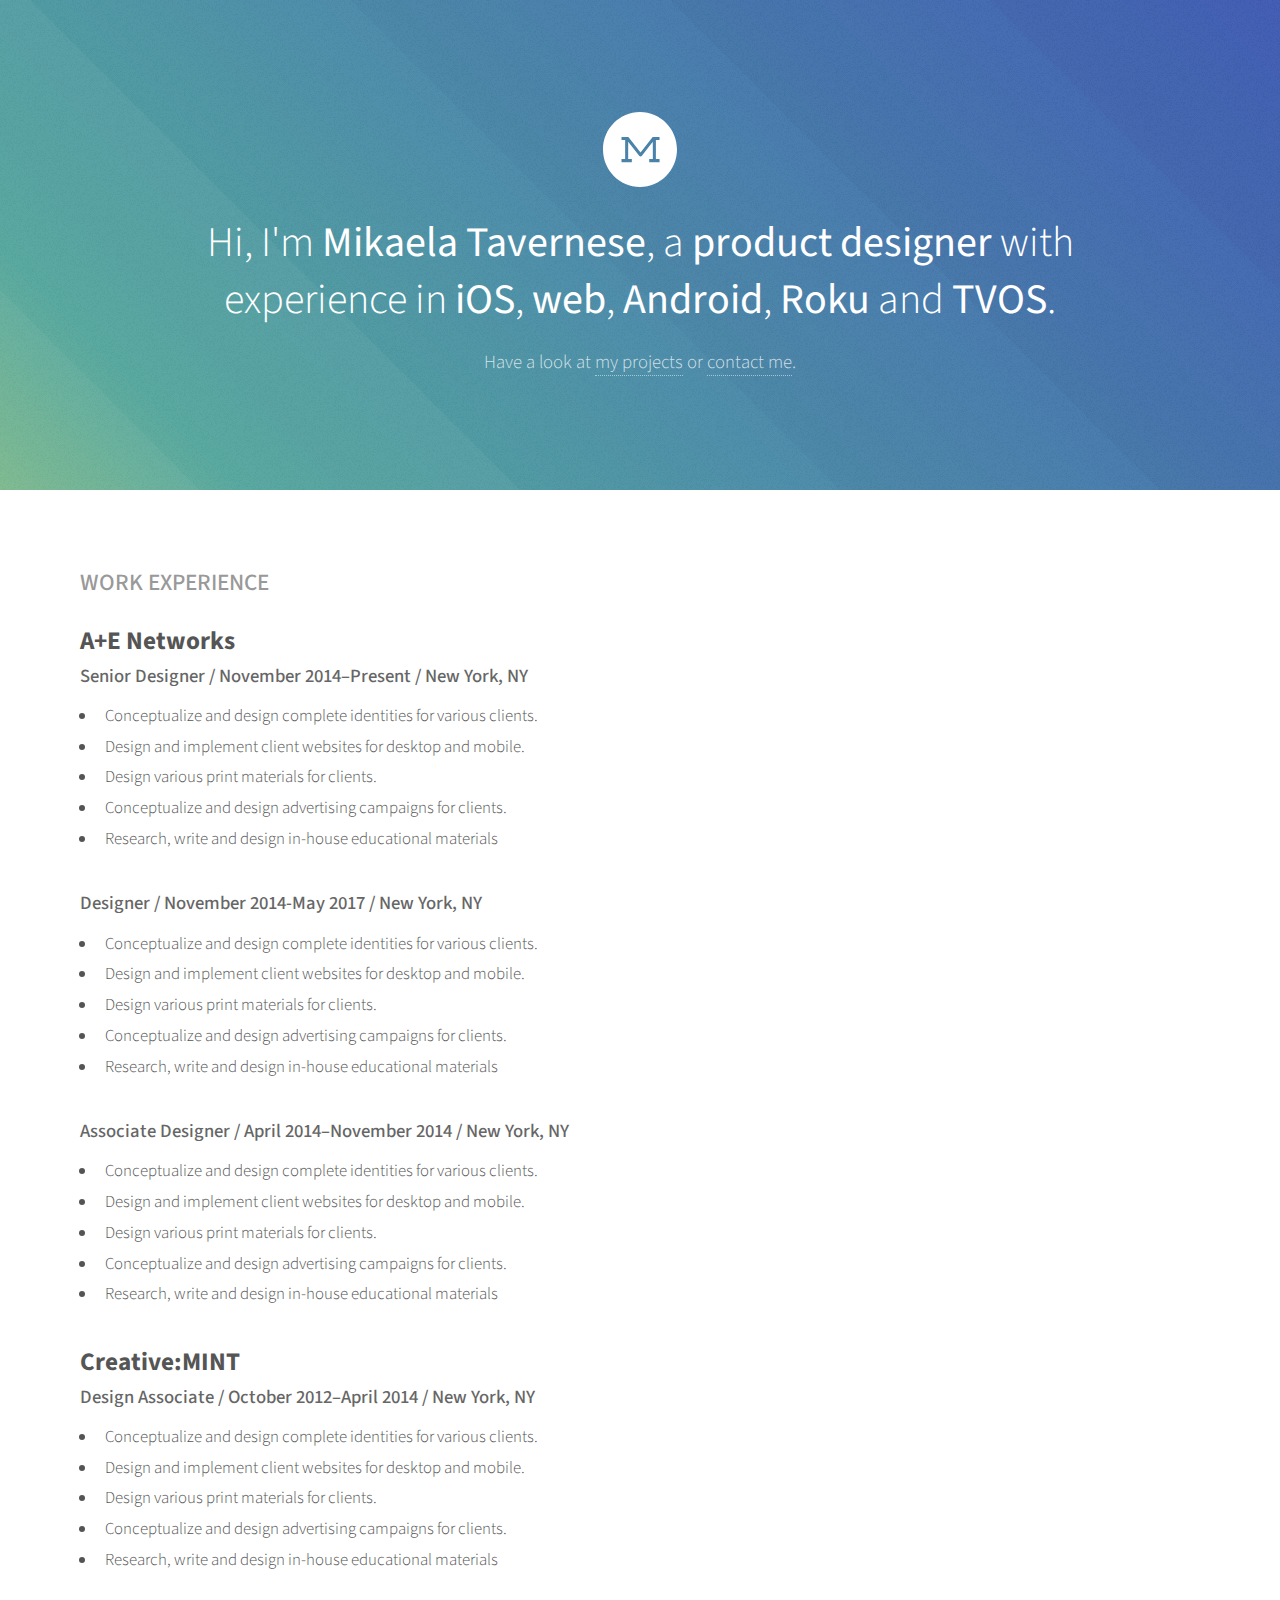
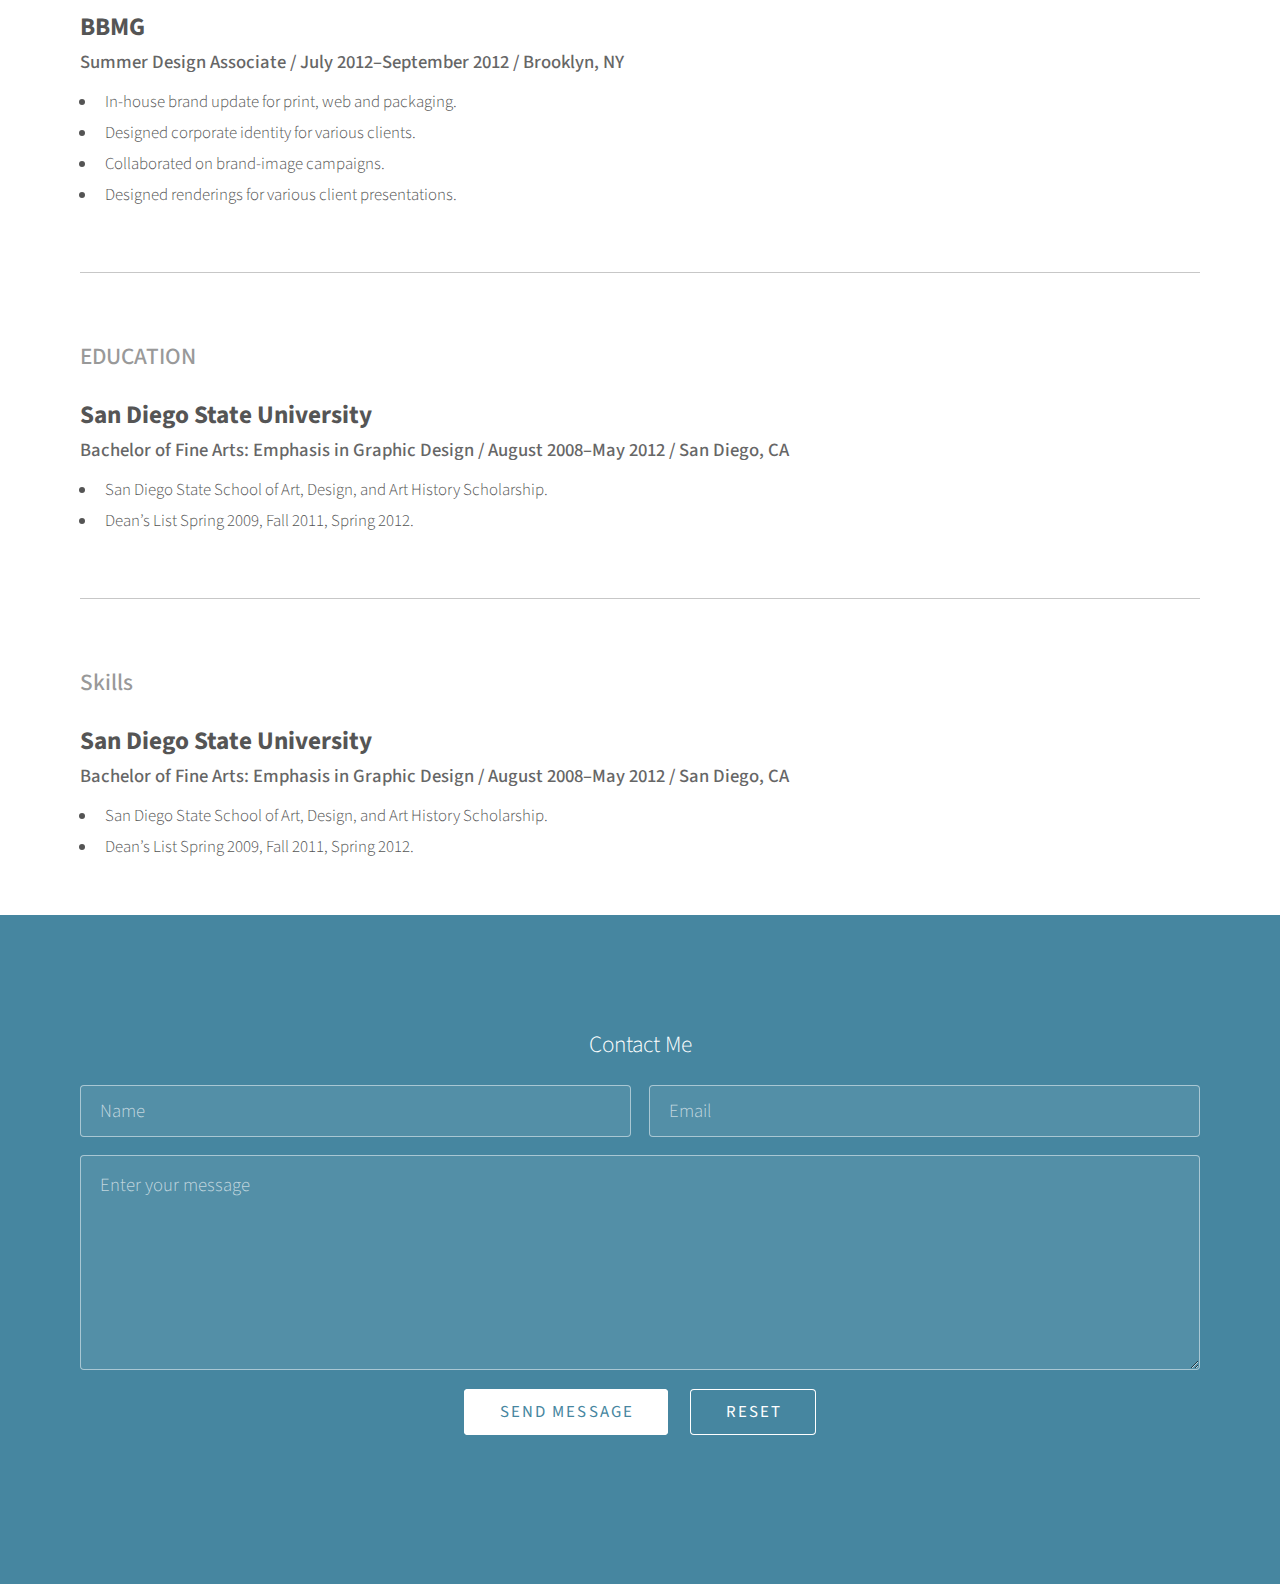
==== commit b7971ef4: "added to resume" ====
--- a/resume.html
+++ b/resume.html
@@ -20,7 +20,6 @@
     <!-- Header -->
     <section id="header">
         <div class="inner">
-            <!-- <span class="icon major fa-cloud"></span> -->
             <span class="logo"><img src="images/m_icon.svg"></span>
             <h1>Hi, I'm <strong>Mikaela Tavernese</strong>, a <strong>product designer</strong> with experience in <strong>iOS</strong>, <strong>web</strong>, <strong>Android</strong>, <strong>Roku</strong> and <strong>TVOS</strong>.</h1>
             <p>Have a look at <a href="index.html">my projects</a> or <a href="#footer" class=" scrolly">contact me</a>.</p>
@@ -35,8 +34,7 @@
             <header>
                 <h3 class="resume">A+E Networks</h3>
             </header>
-            <p class="resume">Senior Designer / November 2014–Present / New York, NY</strong>
-            </p>
+            <p class="resume">Senior Designer / November 2014–Present / New York, NY</p>
             <ul class="resume">
                 <li>Conceptualize and design complete identities for various clients.</li>
                 <li>Design and implement client websites for desktop and mobile.</li>
@@ -44,8 +42,7 @@
                 <li>Conceptualize and design advertising campaigns for clients.</li>
                 <li>Research, write and design in-house educational materials</li>
             </ul>
-            <p class="resume">Designer / November 2014-May 2017 / New York, NY</strong>
-            </p>
+            <p class="resume">Designer / November 2014-May 2017 / New York, NY</p>
             <ul class="resume">
                 <li>Conceptualize and design complete identities for various clients.</li>
                 <li>Design and implement client websites for desktop and mobile.</li>
@@ -53,8 +50,7 @@
                 <li>Conceptualize and design advertising campaigns for clients.</li>
                 <li>Research, write and design in-house educational materials</li>
             </ul>
-            <p class="resume">Associate Designer / April 2014–November 2014 / New York, NY</strong>
-            </p>
+            <p class="resume">Associate Designer / April 2014–November 2014 / New York, NY</p>
             <ul class="resume">
                 <li>Conceptualize and design complete identities for various clients.</li>
                 <li>Design and implement client websites for desktop and mobile.</li>
@@ -65,8 +61,7 @@
             <header>
                 <h3 class="resume">Creative:MINT</h3>
             </header>
-            <p class="resume">Design Associate / October 2012–April 2014 / New York, NY</strong>
-            </p>
+            <p class="resume">Design Associate / October 2012–April 2014 / New York, NY</p>
             <ul class="resume">
                 <li>Conceptualize and design complete identities for various clients.</li>
                 <li>Design and implement client websites for desktop and mobile.</li>
@@ -77,14 +72,43 @@
             <header>
                 <h3 class="resume">BBMG</h3>
             </header>
-            <p class="resume">Summer Design Associate / July 2012–September 2012 / Brooklyn, NY</strong>
-            </p>
+            <p class="resume">Summer Design Associate / July 2012–September 2012 / Brooklyn, NY</p>
             <ul class="resume">
                 <li>In-house brand update for print, web and packaging.</li>
                 <li>Designed corporate identity for various clients.</li>
                 <li>Collaborated on brand-image campaigns.</li>
                 <li>Designed renderings for various client presentations.</li>
             </ul>
+            </div>
+    </section>
+    <section class="main style1">
+        <div class="container">
+        <header>
+            <h4 class="resume">EDUCATION</h4>
+        </header>
+        <header>
+            <h3 class="resume">San Diego State University</h3>
+        </header>
+        <p class="resume">Bachelor of Fine Arts: Emphasis in Graphic Design / August 2008–May 2012 / San Diego, CA</p>
+        <ul class="resume">
+            <li>San Diego State School of Art, Design, and Art History Scholarship.</li>
+            <li>Dean’s List Spring 2009, Fall 2011, Spring 2012.</li>
+        </ul>
+        </div>
+    </section>
+        <section class="main style1">
+        <div class="container last">
+        <header>
+            <h4 class="resume">Skills</h4>
+        </header>
+        <header>
+            <h3 class="resume">San Diego State University</h3>
+        </header>
+        <p class="resume">Bachelor of Fine Arts: Emphasis in Graphic Design / August 2008–May 2012 / San Diego, CA</p>
+        <ul class="resume">
+            <li>San Diego State School of Art, Design, and Art History Scholarship.</li>
+            <li>Dean’s List Spring 2009, Fall 2011, Spring 2012.</li>
+        </ul>
         </div>
     </section>
     <!-- Footer -->
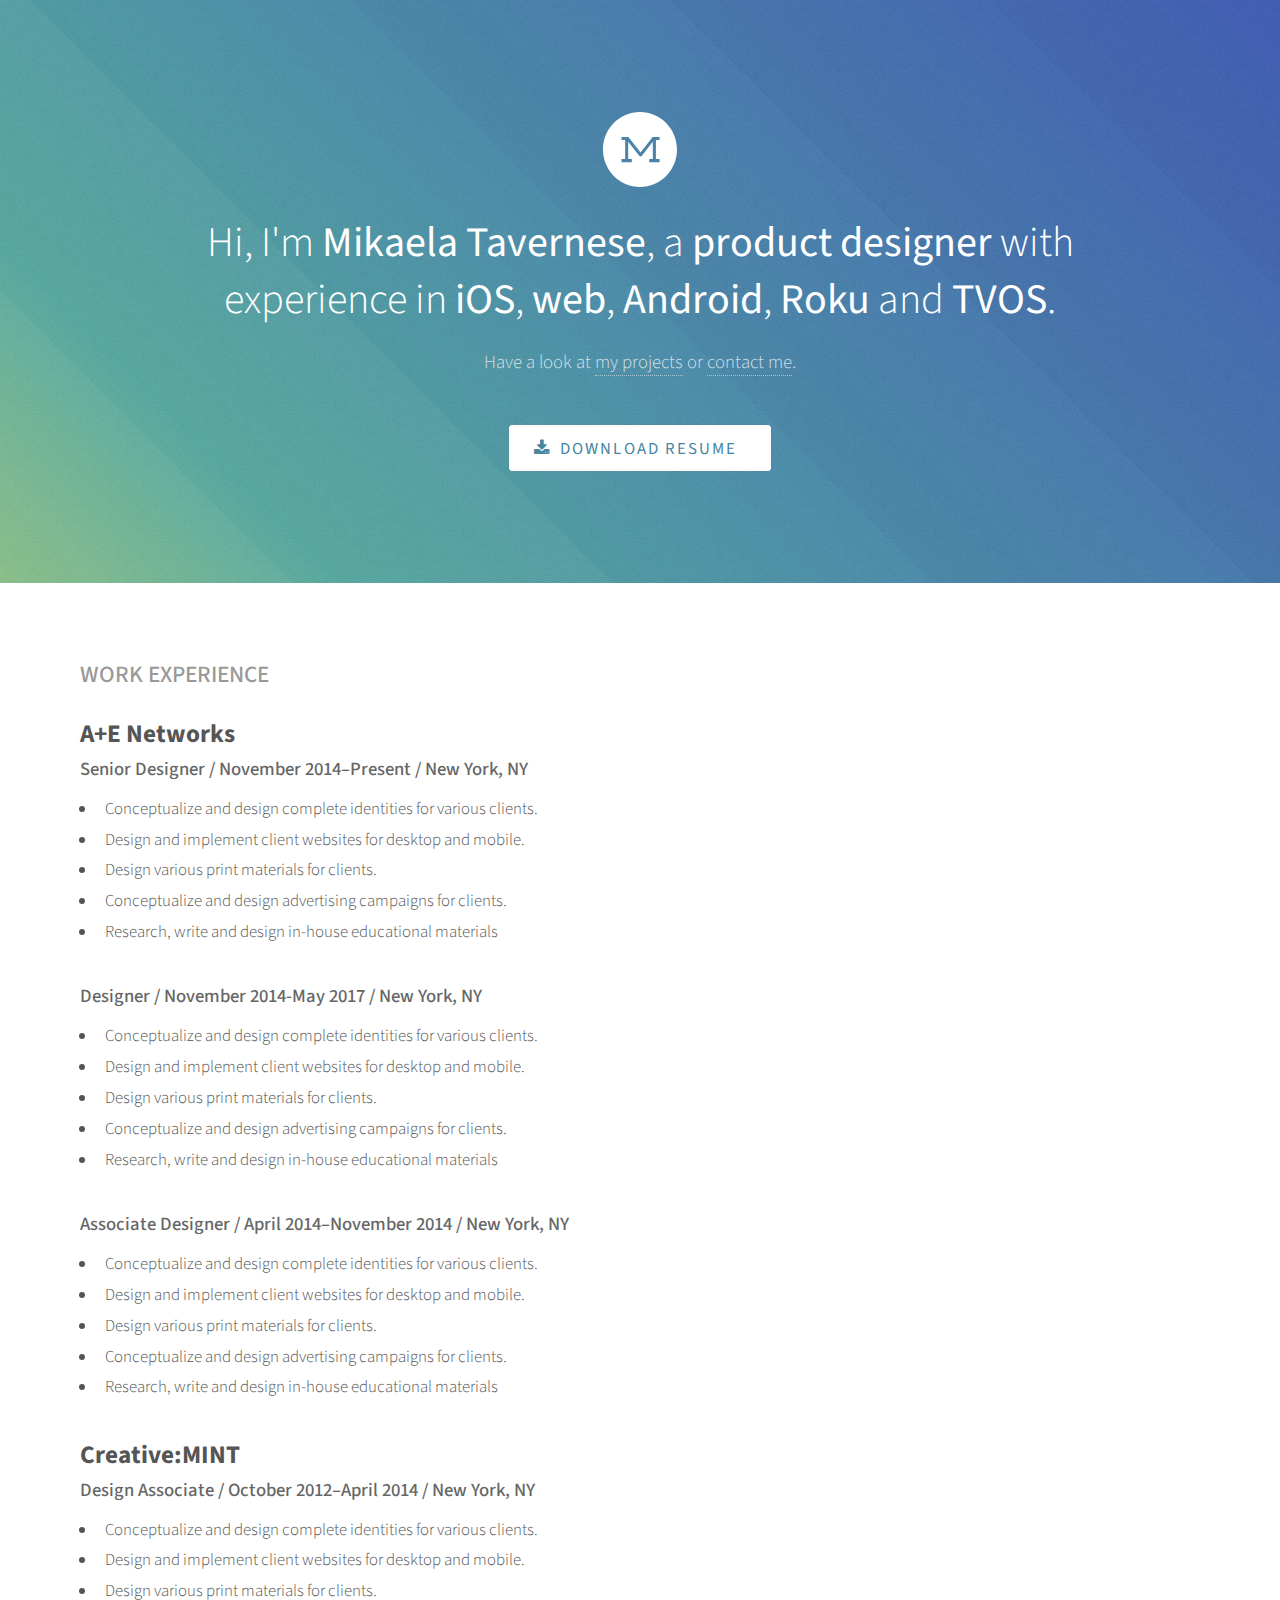
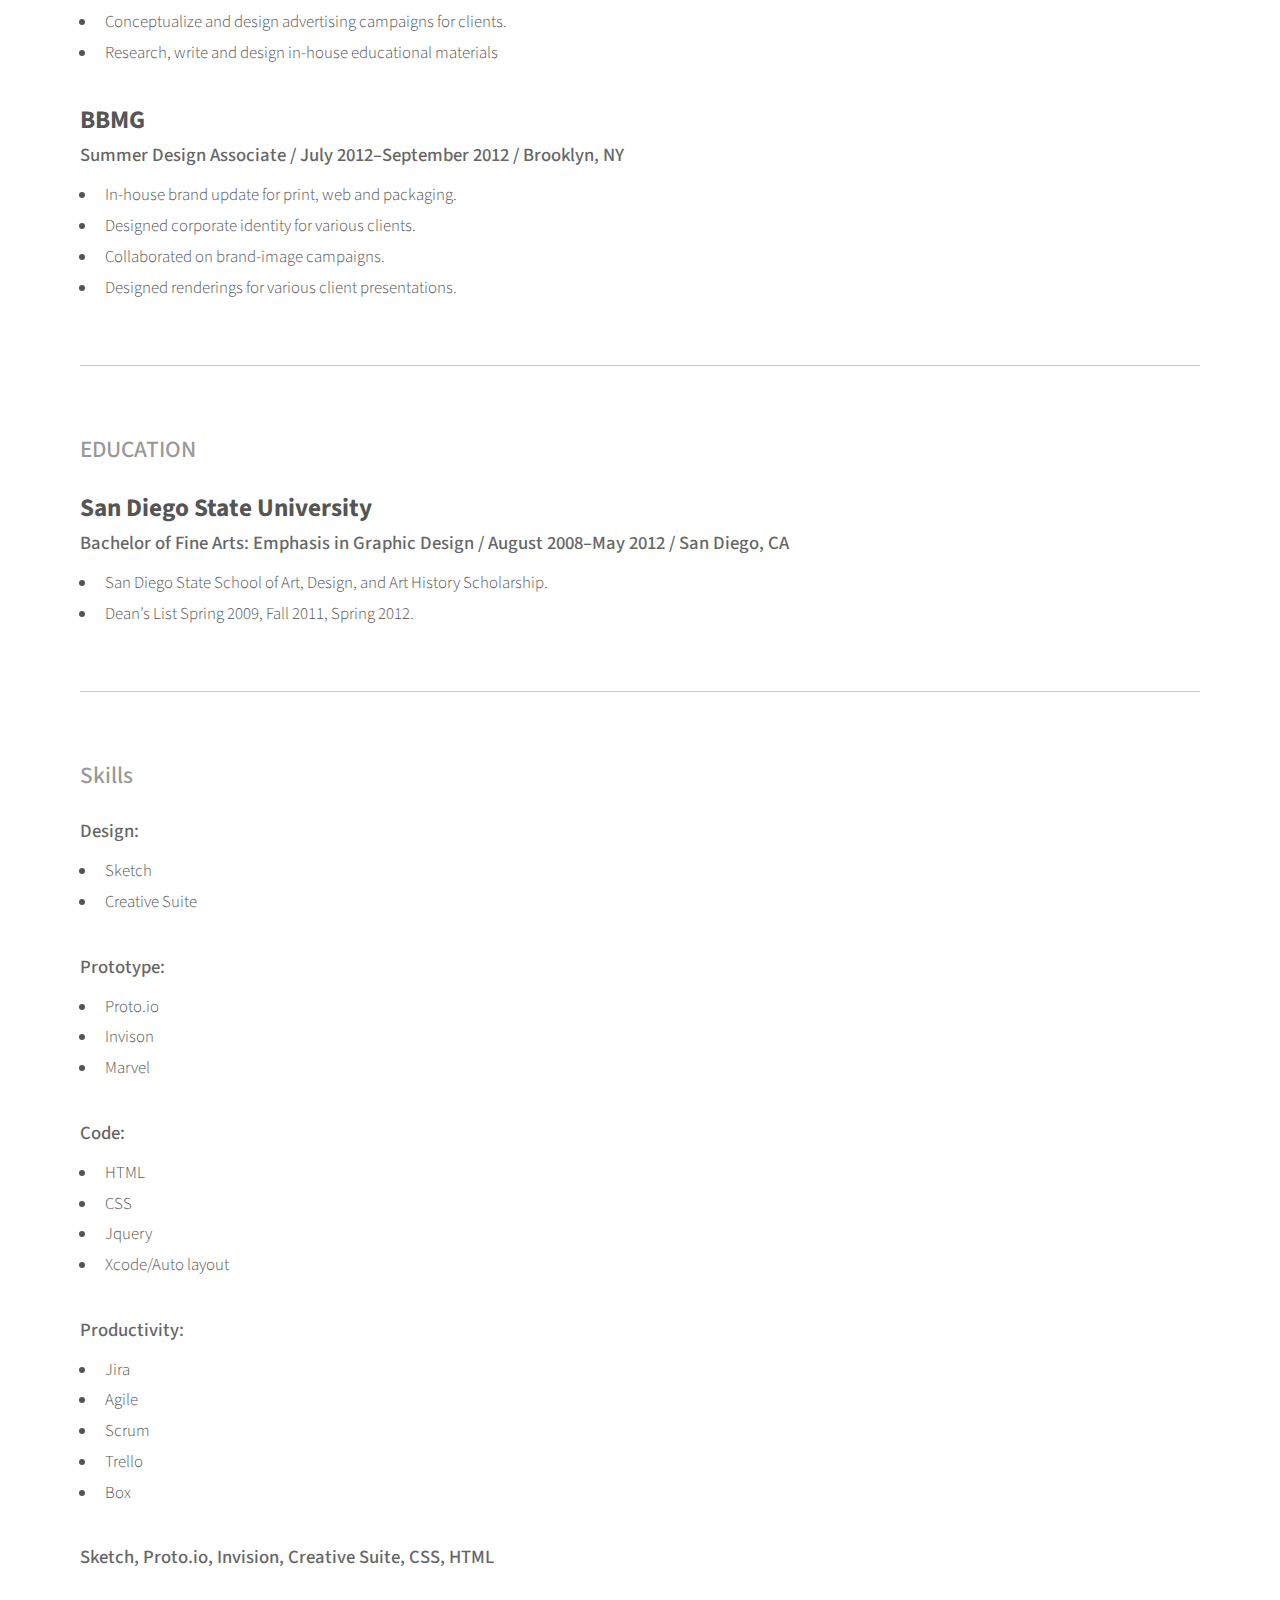
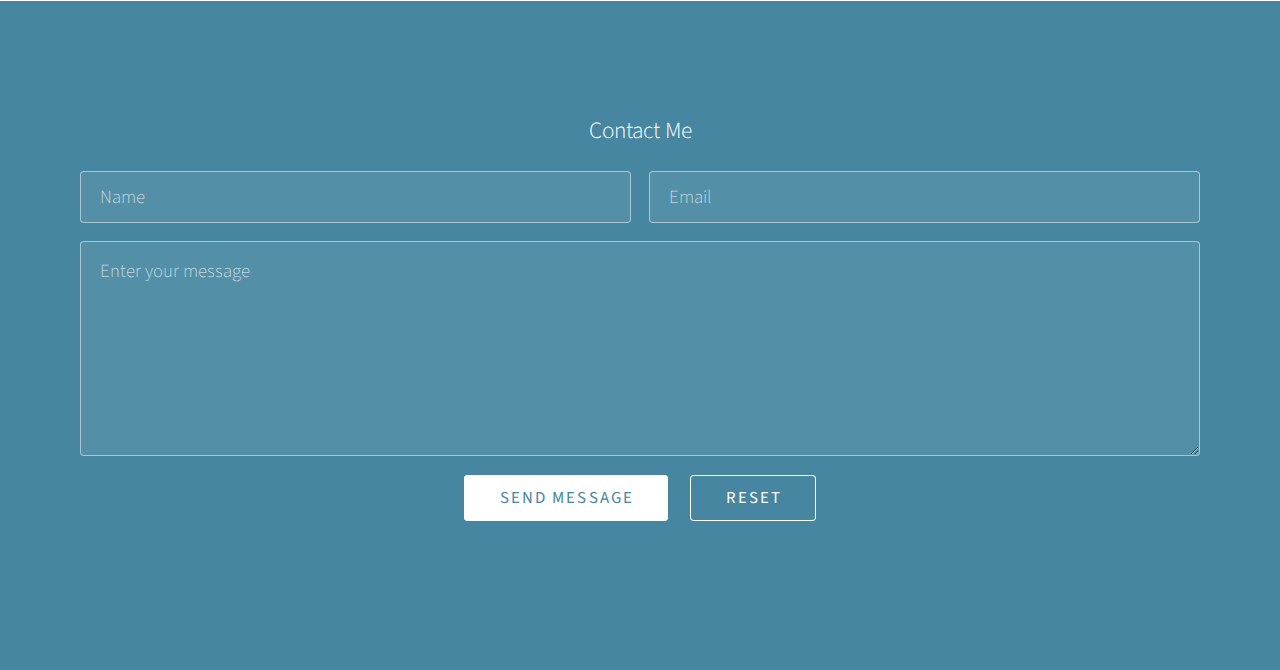
==== commit c155fd17: "add button to resume" ====
--- a/resume.html
+++ b/resume.html
@@ -23,6 +23,9 @@
             <span class="logo"><img src="images/m_icon.svg"></span>
             <h1>Hi, I'm <strong>Mikaela Tavernese</strong>, a <strong>product designer</strong> with experience in <strong>iOS</strong>, <strong>web</strong>, <strong>Android</strong>, <strong>Roku</strong> and <strong>TVOS</strong>.</h1>
             <p>Have a look at <a href="index.html">my projects</a> or <a href="#footer" class=" scrolly">contact me</a>.</p>
+            <ul class="actions">
+                <a href="#" class="button special icon fa-download">Download Resume</a>
+            </ul>
         </div>
     </section>
     <!-- TVE mobile -->
@@ -79,36 +82,55 @@
                 <li>Collaborated on brand-image campaigns.</li>
                 <li>Designed renderings for various client presentations.</li>
             </ul>
-            </div>
+        </div>
     </section>
     <section class="main style1">
         <div class="container">
-        <header>
-            <h4 class="resume">EDUCATION</h4>
-        </header>
-        <header>
-            <h3 class="resume">San Diego State University</h3>
-        </header>
-        <p class="resume">Bachelor of Fine Arts: Emphasis in Graphic Design / August 2008–May 2012 / San Diego, CA</p>
-        <ul class="resume">
-            <li>San Diego State School of Art, Design, and Art History Scholarship.</li>
-            <li>Dean’s List Spring 2009, Fall 2011, Spring 2012.</li>
-        </ul>
+            <header>
+                <h4 class="resume">EDUCATION</h4>
+            </header>
+            <header>
+                <h3 class="resume">San Diego State University</h3>
+            </header>
+            <p class="resume">Bachelor of Fine Arts: Emphasis in Graphic Design / August 2008–May 2012 / San Diego, CA</p>
+            <ul class="resume">
+                <li>San Diego State School of Art, Design, and Art History Scholarship.</li>
+                <li>Dean’s List Spring 2009, Fall 2011, Spring 2012.</li>
+            </ul>
         </div>
     </section>
-        <section class="main style1">
+    <section class="main style1">
         <div class="container last">
-        <header>
-            <h4 class="resume">Skills</h4>
-        </header>
-        <header>
-            <h3 class="resume">San Diego State University</h3>
-        </header>
-        <p class="resume">Bachelor of Fine Arts: Emphasis in Graphic Design / August 2008–May 2012 / San Diego, CA</p>
-        <ul class="resume">
-            <li>San Diego State School of Art, Design, and Art History Scholarship.</li>
-            <li>Dean’s List Spring 2009, Fall 2011, Spring 2012.</li>
-        </ul>
+            <header>
+                <h4 class="resume">Skills</h4>
+            </header>
+            <p class="resume">Design:</p>
+            <ul class="resume">
+                <li>Sketch</li>
+                <li>Creative Suite</li>
+            </ul>
+            <p class="resume">Prototype:</p>
+            <ul class="resume">
+                <li>Proto.io</li>
+                <li>Invison</li>
+                <li>Marvel</li>
+            </ul>
+            <p class="resume">Code:</p>
+            <ul class="resume">
+                <li>HTML</li>
+                <li>CSS</li>
+                <li>Jquery</li>
+                <li>Xcode/Auto layout</li>
+            </ul>
+            <p class="resume">Productivity:</p>
+            <ul class="resume">
+                <li>Jira</li>
+                <li>Agile</li>
+                <li>Scrum</li>
+                <li>Trello</li>
+                <li>Box</li>
+            </ul>
+            <p class="resume"> Sketch, Proto.io, Invision, Creative Suite, CSS, HTML</p>
         </div>
     </section>
     <!-- Footer -->
--- a/assets/css/main.css
+++ b/assets/css/main.css
@@ -3166,7 +3166,7 @@
     position: relative;
 }
 
-#header .actions:after {
+/*#header .actions:after {
     background: #ffffff;
     content: '';
     height: 100vh;
@@ -3174,7 +3174,7 @@
     position: absolute;
     top: 100%;
     width: 1px;
-}
+}*/
 
 #header .inner {
     -moz-transition: -moz-transform 1.5s ease, opacity 2s ease;
